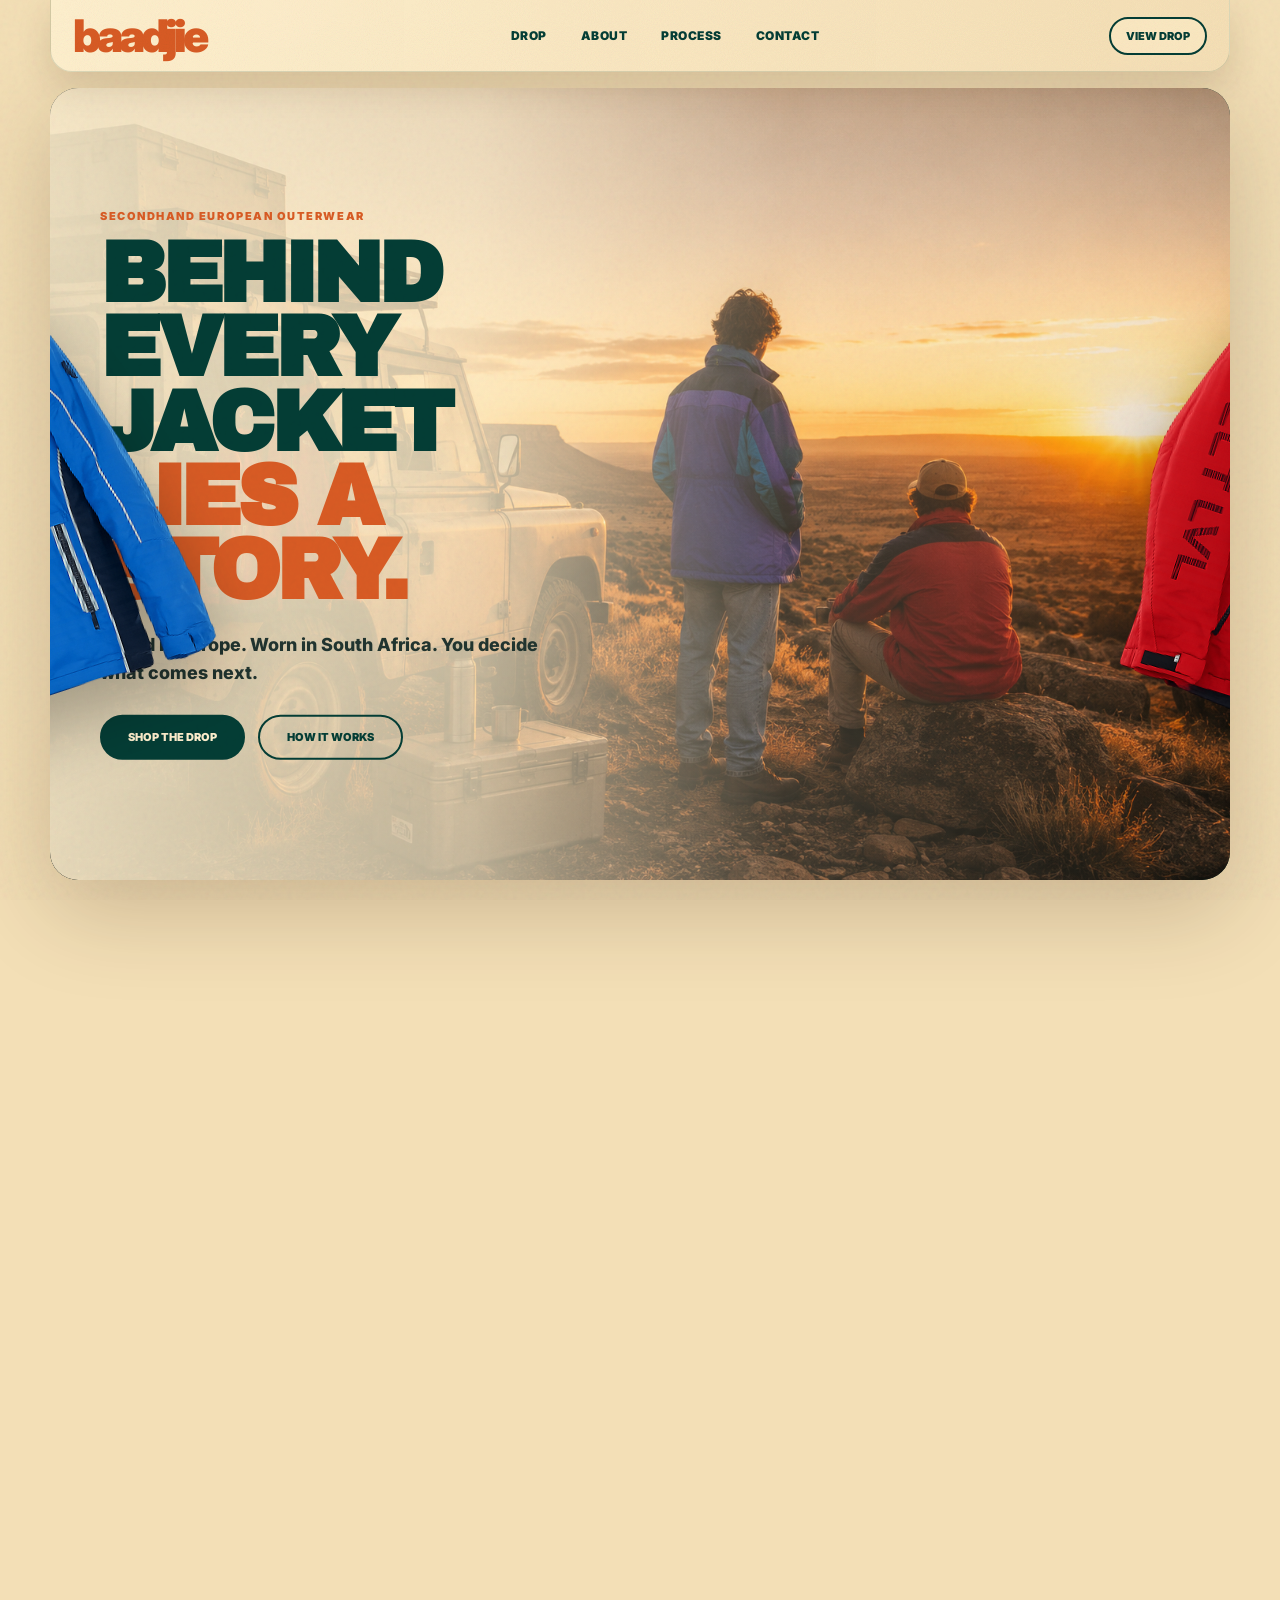
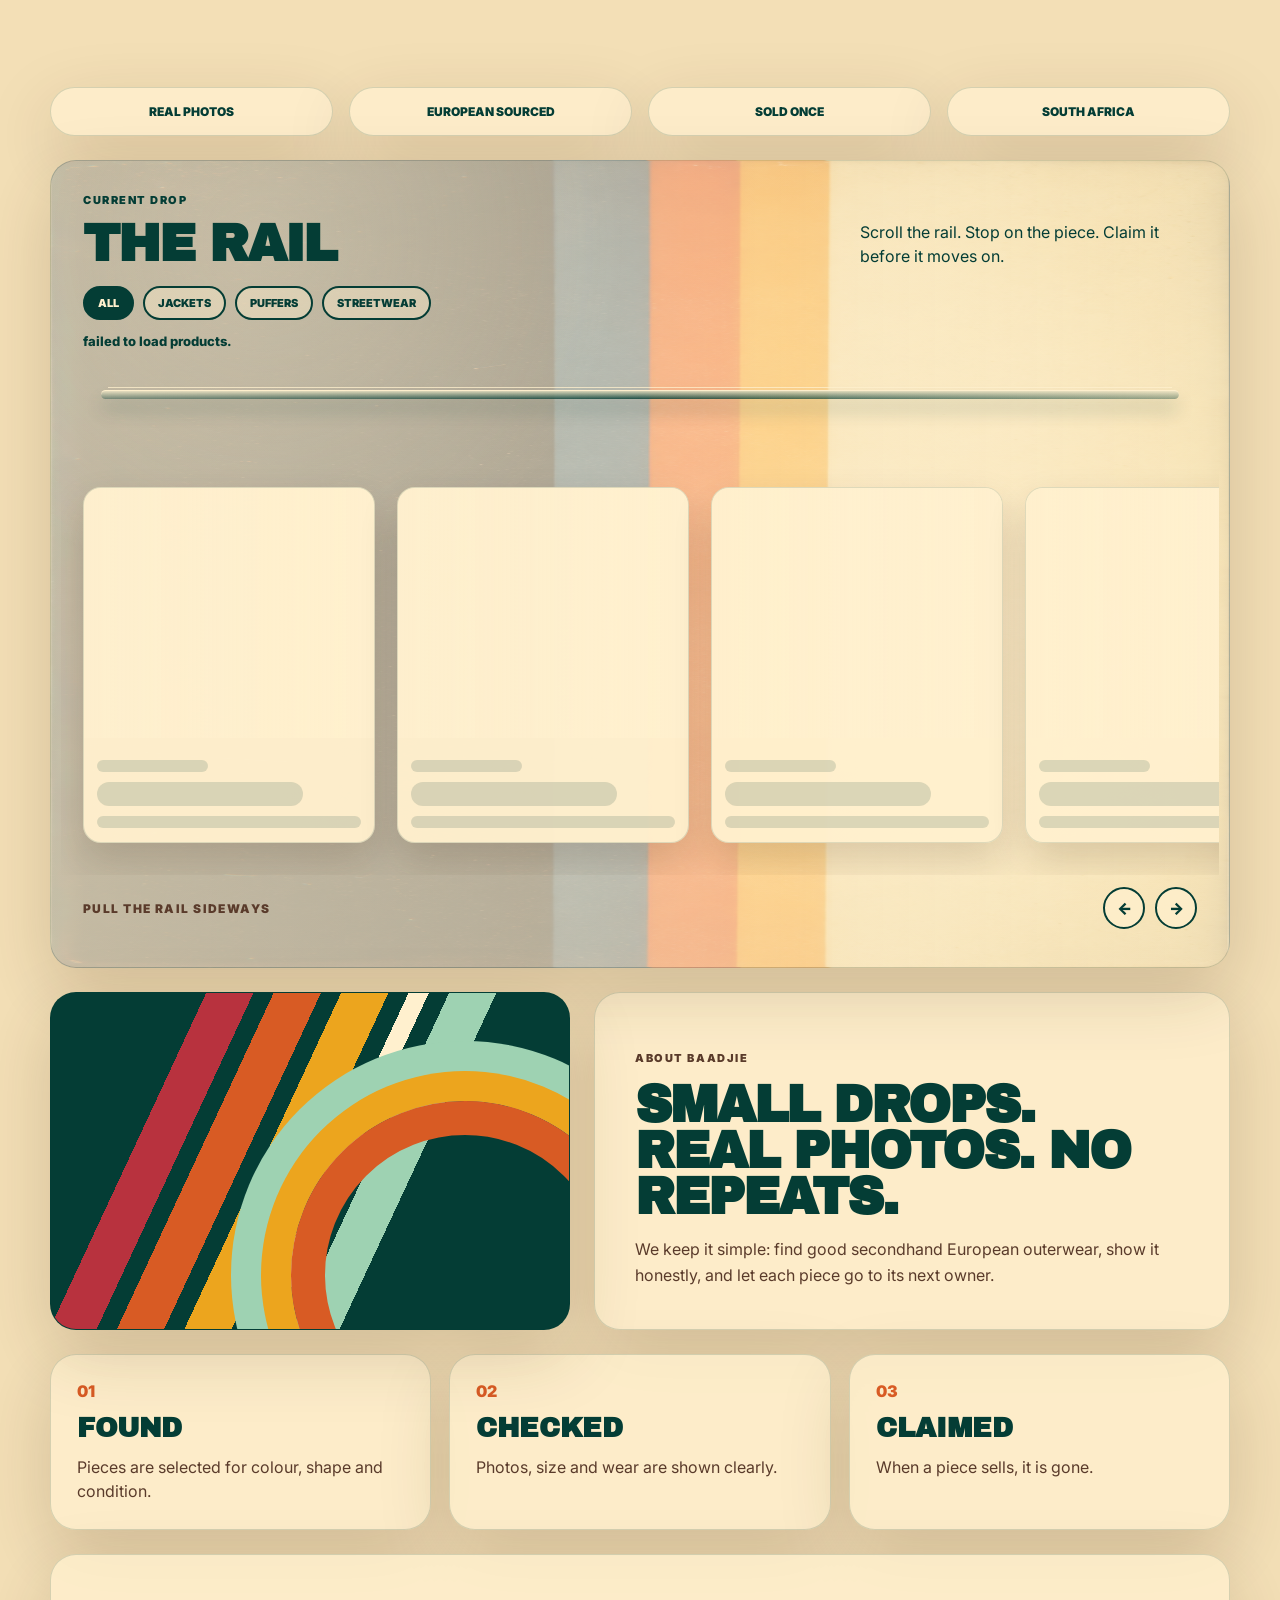
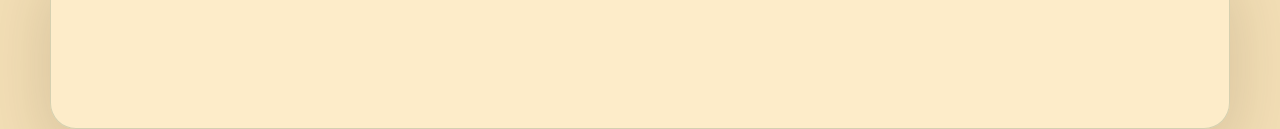
==== index.html @ 782a305a "Add files via upload" ====
<!DOCTYPE html>
<html lang="en">
<head>
  <meta charset="UTF-8" />
  <meta name="viewport" content="width=device-width, initial-scale=1.0" />

  <title>Baadjie | Secondhand European Jackets South Africa</title>
  <meta name="description" content="Baadjie sells secondhand European jackets, ski jackets, shells and outdoor layers in South Africa. Real photos, small drops and one-off pieces." />
  <meta name="robots" content="index, follow" />
  <link rel="canonical" href="https://baadjie.co.za/" />

  <meta property="og:title" content="Baadjie | Secondhand European Jackets" />
  <meta property="og:description" content="Secondhand European jackets, ski layers and outdoor pieces in South Africa. Real photos. One-off drops." />
  <meta property="og:url" content="https://baadjie.co.za/" />
  <meta property="og:type" content="website" />
  <meta property="og:image" content="https://baadjie.co.za/assets/baadjie-bg.png" />

  <link rel="stylesheet" href="styles.css?v=rail-modal-reset-fix-1" />
  <link rel="preconnect" href="https://res.cloudinary.com" crossorigin />
  <link rel="dns-prefetch" href="https://res.cloudinary.com" />
</head>

<body>
  <div class="fixed-bg" aria-hidden="true">
    <div class="bg-route bg-route-one"></div>
    <div class="bg-route bg-route-two"></div>
    <div class="bg-route bg-route-three"></div>
    <div class="bg-route bg-route-four"></div>
    <div class="bg-route bg-route-five"></div>
  </div>
  <div class="paper-grain" aria-hidden="true"></div>

  <header class="site-header">
    <a class="brand" href="#top" aria-label="Baadjie home">baadjie</a>

    <nav class="nav-links" aria-label="Main navigation">
      <a href="#drops">Drop</a>
      <a href="#about">About</a>
      <a href="#process">Process</a>
      <a href="#contact">Contact</a>
    </nav>

    <a class="nav-pill" href="#drops">View drop</a>
  </header>

  
  <section class="wardrobe-intro" id="wardrobe-intro" aria-label="Baadjie opening wardrobe">
    <div class="wardrobe-stage">
      <div class="wardrobe-bg" aria-hidden="true"></div>

      <div class="wardrobe-copy">
        <p class="overline">secondhand european outerwear</p>
        <h1>
          Behind every jacket
          <span>lies a story.</span>
        </h1>
        <p>
          Found in Europe. Worn in South Africa. You decide what comes next.
        </p>
        <div class="wardrobe-actions">
          <a class="button primary" href="#drops">Shop the drop</a>
          <a class="button secondary" href="#process">How it works</a>
        </div>
      </div>

      <div class="hanging-jacket jacket-left" aria-hidden="true">
        <span class="hanger-line"></span>
        <img src="assets/wardrobe-left-jacket.png" alt="" />
      </div>

      <div class="hanging-jacket jacket-right" aria-hidden="true">
        <span class="hanger-line"></span>
        <img src="assets/wardrobe-right-jacket.png" alt="" />
      </div>

      <div class="scroll-cue" aria-hidden="true">scroll to open</div>
    </div>
  </section>


  <main id="top" class="page-stack">
    <section class="micro-row">
      <div class="mini-panel">Real photos</div>
      <div class="mini-panel">European sourced</div>
      <div class="mini-panel">Sold once</div>
      <div class="mini-panel">South Africa</div>
    </section>

    <section id="drops" class="panel drops-panel">
      <div class="section-head">
        <div>
          <p class="overline">current drop</p>
          <h2>The rail</h2>
        </div>
        <p>Scroll the rail. Stop on the piece. Claim it before it moves on.</p>
      </div>

      <div class="drop-tools" aria-label="Product category filters">
        <button class="filter-button is-active" data-filter="all">All</button>
        <button class="filter-button" data-filter="Jackets">Jackets</button>
        <button class="filter-button" data-filter="Puffers">Puffers</button>
        <button class="filter-button" data-filter="Streetwear">Streetwear</button>
      </div>

      <div id="product-status" class="product-status">Loading the drop...</div>
      <div id="product-grid" class="product-grid" aria-live="polite"></div>
    </section>

    <section id="about" class="split-blocks">
      <div class="panel image-panel" aria-hidden="true">
        <div class="floating-stripes"></div>
      </div>

      <div class="panel about-panel">
        <p class="overline">about baadjie</p>
        <h2>Small drops. Real photos. No repeats.</h2>
        <p>
          We keep it simple: find good secondhand European outerwear, show it honestly,
          and let each piece go to its next owner.
        </p>
      </div>
    </section>

    <section id="process" class="process-grid">
      <article class="panel">
        <span>01</span>
        <h3>Found</h3>
        <p>Pieces are selected for colour, shape and condition.</p>
      </article>
      <article class="panel">
        <span>02</span>
        <h3>Checked</h3>
        <p>Photos, size and wear are shown clearly.</p>
      </article>
      <article class="panel">
        <span>03</span>
        <h3>Claimed</h3>
        <p>When a piece sells, it is gone.</p>
      </article>
    </section>
  </main>

  <footer id="contact" class="site-footer panel">
    <div>
      <a class="footer-brand" href="#top">baadjie</a>
      <p>Secondhand European outerwear. South Africa.</p>
    </div>

    <nav>
      <strong>shop</strong>
      <a href="#drops">current drop</a>
      <a href="#about">about</a>
      <a href="#process">how it works</a>
    </nav>

    <nav>
      <strong>contact</strong>
      <a href="mailto:hello@baadjie.co.za">email</a>
      <a href="https://www.instagram.com/baadjie.co.za?igsh=MWhwaW9xZ2IwamN3Zg%3D%3D&utm_source=qr" target="_blank" rel="noreferrer" target="_blank" rel="noreferrer">Instagram</a>
    </nav>
  </footer>

  <script src="config.js"></script>
  <script src="script.js?v=rail-modal-reset-fix-1"></script>
</body>
</html>
---- styles.css ----
@import url("https://fonts.googleapis.com/css2?family=Archivo+Black&family=Barlow+Condensed:wght@700;800;900&family=Inter:wght@500;700;800;900&display=swap");

:root{
  --cream:#f3dfb6;
  --paper:#fff0ce;
  --paper2:rgba(255,240,206,.82);
  --green:#043d35;
  --orange:#d85b24;
  --gold:#eca51e;
  --red:#b8323e;
  --brown:#5a3b2b;
  --teal:#2aa997;
  --mint:#9ed2b2;
  --line:rgba(4,61,53,.16);
  --shadow:0 24px 70px rgba(64,38,16,.18);
  --radius:26px;
}

*{box-sizing:border-box;margin:0;padding:0}
html{scroll-behavior:smooth;background:var(--cream)}
body{
  min-height:100vh;
  overflow-x:hidden;
  color:var(--green);
  font-family:Inter,system-ui,sans-serif;
  background:var(--cream);
}
a{color:inherit;text-decoration:none}
button,input{font:inherit}
img{display:block;max-width:100%}

/* stationary background */
.fixed-bg{
  position:fixed;
  inset:0;
  z-index:-2;
  overflow:hidden;
  background:
    radial-gradient(circle at 16% 6%,rgba(255,255,255,.44),transparent 26%),
    linear-gradient(180deg,#f6e3bb 0%,#f2d19a 100%);
}

.fixed-bg::before{
  content:"";
  position:absolute;
  inset:0;
  opacity:.16;
  background:
    linear-gradient(90deg,rgba(4,61,53,.08) 1px,transparent 1px),
    linear-gradient(180deg,rgba(4,61,53,.06) 1px,transparent 1px);
  background-size:56px 56px;
}

.bg-route{
  position:absolute;
  height:46px;
  border-radius:999px;
  transform:rotate(-22deg);
  opacity:.62;
  filter:saturate(.95);
}

.bg-route-one{background:var(--red);width:980px;right:-160px;top:150px}
.bg-route-two{background:var(--orange);width:1040px;right:-180px;top:210px}
.bg-route-three{background:var(--gold);width:1110px;right:-200px;top:270px}
.bg-route-four{background:var(--paper);width:1180px;right:-220px;top:330px}
.bg-route-five{background:var(--mint);width:1250px;right:-240px;top:390px}

.fixed-bg::after{
  content:"";
  position:absolute;
  left:-15%;
  bottom:-22%;
  width:70vw;
  height:55vw;
  border-radius:50%;
  border:42px solid rgba(216,91,36,.28);
  box-shadow:
    0 0 0 34px rgba(236,165,30,.22),
    0 0 0 72px rgba(159,211,180,.19),
    0 0 0 110px rgba(4,61,53,.10);
}

.paper-grain{
  position:fixed;
  inset:0;
  z-index:999;
  pointer-events:none;
  opacity:.11;
  mix-blend-mode:multiply;
  background-image:url("data:image/svg+xml,%3Csvg viewBox='0 0 260 260' xmlns='http://www.w3.org/2000/svg'%3E%3Cfilter id='n'%3E%3CfeTurbulence type='fractalNoise' baseFrequency='.72' numOctaves='4'/%3E%3C/filter%3E%3Crect width='100%25' height='100%25' filter='url(%23n)' opacity='.55'/%3E%3C/svg%3E");
}

.site-header,
.page-stack,
.site-footer{
  width:min(1180px,calc(100% - 56px));
  margin-inline:auto;
}

/* HEADER */
.site-header{
  height:84px;
  display:grid;
  grid-template-columns:180px 1fr 130px;
  align-items:center;
  position:relative;
  z-index:20;
}

.brand,
.footer-brand{
  color:var(--orange);
  font-size:45px;
  line-height:.78;
  font-weight:900;
  letter-spacing:-.09em;
  text-transform:lowercase;
}

.nav-links{
  justify-self:center;
  display:flex;
  gap:34px;
  font-size:12px;
  font-weight:900;
  text-transform:uppercase;
  letter-spacing:.04em;
}

.nav-pill{
  justify-self:end;
  border:2px solid var(--green);
  border-radius:999px;
  padding:10px 15px;
  background:rgba(255,240,206,.46);
  backdrop-filter:blur(10px);
  font-size:11px;
  font-weight:900;
  text-transform:uppercase;
}

.page-stack{
  display:grid;
  gap:24px;
}

.panel,
.mini-panel{
  background:var(--paper2);
  border:1px solid rgba(4,61,53,.16);
  border-radius:var(--radius);
  box-shadow:var(--shadow);
  backdrop-filter:blur(16px);
}

/* HERO */
.hero{
  min-height:500px;
  display:grid;
  grid-template-columns:.48fr .52fr;
  align-items:center;
  gap:34px;
  padding:44px;
}

.overline{
  color:var(--orange);
  font-size:11px;
  font-weight:900;
  text-transform:uppercase;
  letter-spacing:.14em;
  margin-bottom:14px;
}

.hero h1{
  font-family:"Archivo Black",Impact,sans-serif;
  text-transform:uppercase;
  font-size:clamp(46px,5.4vw,78px);
  line-height:.9;
  letter-spacing:-.045em;
  max-width:560px;
}

.hero h1 span{
  display:block;
  color:var(--orange);
}

.hero-text{
  max-width:430px;
  margin-top:22px;
  color:var(--brown);
  font-size:17px;
  line-height:1.55;
}

.hero-actions{
  display:flex;
  flex-wrap:wrap;
  gap:13px;
  margin-top:26px;
}

.button{
  display:inline-flex;
  align-items:center;
  justify-content:center;
  min-width:145px;
  min-height:45px;
  border-radius:999px;
  border:2px solid var(--green);
  font-size:11px;
  font-weight:900;
  text-transform:uppercase;
}

.button.primary{background:var(--green);color:var(--paper)}
.button.secondary{background:transparent;color:var(--green)}

.hero-product{
  position:relative;
  min-height:405px;
  display:flex;
  align-items:center;
  justify-content:center;
}

.hero-product-bg{
  position:absolute;
  inset:36px 18px 24px 28px;
  border-radius:22px;
  overflow:hidden;
  background:
    linear-gradient(90deg,rgba(255,240,206,.30),rgba(255,240,206,.02)),
    linear-gradient(90deg,var(--red) 0 16%,var(--orange) 16% 31%,var(--gold) 31% 46%,var(--paper) 46% 55%,var(--mint) 55% 73%,var(--teal) 73% 100%);
  transform:skewY(-8deg);
}

.hero-product-bg::before{
  content:"";
  position:absolute;
  inset:-110px 0 auto -120px;
  width:390px;
  height:390px;
  border-radius:50%;
  border:32px solid rgba(255,240,206,.76);
  box-shadow:
    0 0 0 28px rgba(216,91,36,.72),
    0 0 0 58px rgba(236,165,30,.62),
    0 0 0 88px rgba(159,211,180,.58);
}

.hero-product img{
  position:relative;
  z-index:3;
  width:min(345px,64%);
  height:auto;
  max-height:390px;
  object-fit:contain;
  filter:drop-shadow(0 26px 22px rgba(0,0,0,.30));
}

.hero-tag{
  position:absolute;
  z-index:4;
  right:0;
  bottom:18px;
  background:var(--green);
  color:var(--paper);
  border-radius:18px;
  padding:20px 22px;
  box-shadow:0 18px 38px rgba(0,0,0,.18);
}

.hero-tag span{
  display:block;
  color:var(--gold);
  font-size:10px;
  font-weight:900;
  letter-spacing:.14em;
  text-transform:uppercase;
  margin-bottom:7px;
}

.hero-tag strong{
  display:block;
  font-family:"Archivo Black",Impact,sans-serif;
  font-size:27px;
  line-height:.9;
  text-transform:uppercase;
}

/* MICRO */
.micro-row{
  display:grid;
  grid-template-columns:repeat(4,1fr);
  gap:16px;
}

.mini-panel{
  padding:16px 18px;
  text-align:center;
  font-size:12px;
  font-weight:900;
  text-transform:uppercase;
}

/* PRODUCTS */
.drops-panel{
  padding:32px;
}

.section-head{
  display:grid;
  grid-template-columns:1fr .45fr;
  gap:28px;
  align-items:end;
  margin-bottom:18px;
}

.section-head h2{
  font-family:"Archivo Black",Impact,sans-serif;
  text-transform:uppercase;
  font-size:clamp(34px,4vw,56px);
  line-height:.92;
  letter-spacing:-.04em;
}

.section-head p:last-child{
  color:var(--brown);
  line-height:1.5;
  max-width:320px;
}

.drop-tools{
  display:flex;
  flex-wrap:wrap;
  gap:9px;
  margin-bottom:13px;
}

.filter-button{
  cursor:pointer;
  border:2px solid var(--green);
  border-radius:999px;
  background:transparent;
  color:var(--green);
  padding:8px 13px;
  font-size:11px;
  font-weight:900;
  text-transform:uppercase;
}

.filter-button.is-active,
.filter-button:hover{
  color:var(--paper);
  background:var(--green);
}

.product-status{
  color:var(--brown);
  font-weight:800;
  font-size:13px;
  margin-bottom:14px;
}

.product-grid{
  display:grid;
  grid-template-columns:repeat(4,minmax(0,1fr));
  gap:18px;
}

.product-card{
  background:rgba(255,240,206,.92);
  border:1px solid rgba(4,61,53,.13);
  border-radius:18px;
  box-shadow:0 16px 32px rgba(64,38,16,.12);
  overflow:hidden;
  cursor:pointer;
  transition:.22s ease;
}

.product-card:hover{
  transform:translateY(-5px);
  border-color:var(--orange);
}

.product-image{
  height:225px;
  padding:14px;
  display:flex;
  align-items:center;
  justify-content:center;
  position:relative;
  background-image:
    linear-gradient(180deg,rgba(4,44,38,.06),rgba(4,44,38,.15)),
    var(--product-bg);
  background-size:cover;
  background-position:center;
}

.product-image::after{
  content:"";
  position:absolute;
  inset:0;
  z-index:1;
  background:radial-gradient(circle at center,rgba(255,240,206,.16),transparent 48%);
}

.product-image img{
  object-fit:contain;
  position:relative;
  z-index:2;
  filter:drop-shadow(0 18px 16px rgba(0,0,0,.34));
  transition:.25s;
}

.product-card:hover .product-image img{transform:scale(1.04)}

.product-info{padding:12px 13px 14px}

.product-category{
  color:var(--orange);
  font-size:10px;
  text-transform:uppercase;
  font-weight:900;
  letter-spacing:.09em;
  margin-bottom:6px;
}

.product-title{
  font-family:"Barlow Condensed",Impact,sans-serif;
  text-transform:uppercase;
  font-size:23px;
  line-height:.92;
  font-weight:900;
  margin-bottom:7px;
}

.product-meta{
  color:var(--brown);
  font-size:12px;
  font-weight:800;
  text-transform:uppercase;
}

.product-desc{
  margin-top:8px;
  color:var(--brown);
  font-size:12.5px;
  line-height:1.35;
}

.product-bottom{
  display:flex;
  justify-content:space-between;
  align-items:center;
  gap:12px;
  margin-top:12px;
}

.price{font-weight:900}

.product-link{
  color:var(--orange);
  font-size:11px;
  font-weight:900;
  text-transform:uppercase;
}

.product-link::after{content:" →"}

/* ABOUT */
.split-blocks{
  display:grid;
  grid-template-columns:.9fr 1.1fr;
  gap:24px;
}

.image-panel{
  min-height:320px;
  background:var(--green);
  position:relative;
  overflow:hidden;
}

.floating-stripes{
  position:absolute;
  inset:0;
  background:
    linear-gradient(115deg,transparent 0 23%,var(--red) 23% 30%,transparent 30% 33%,var(--orange) 33% 40%,transparent 40% 43%,var(--gold) 43% 50%,transparent 50% 53%,var(--paper) 53% 56%,transparent 56% 59%,var(--mint) 59% 66%,transparent 66% 100%);
}

.floating-stripes::after{
  content:"";
  position:absolute;
  right:-70px;
  bottom:-120px;
  width:280px;
  height:280px;
  border-radius:50%;
  border:34px solid var(--orange);
  box-shadow:0 0 0 30px var(--gold),0 0 0 60px var(--mint);
}

.about-panel{
  padding:40px;
}

.about-panel h2{
  font-family:"Archivo Black",Impact,sans-serif;
  text-transform:uppercase;
  font-size:clamp(34px,4vw,58px);
  line-height:.9;
  letter-spacing:-.04em;
}

.about-panel p{
  margin-top:17px;
  color:var(--brown);
  line-height:1.62;
  max-width:610px;
}

/* PROCESS */
.process-grid{
  display:grid;
  grid-template-columns:repeat(3,1fr);
  gap:18px;
}

.process-grid article{
  padding:26px;
}

.process-grid span{
  color:var(--orange);
  font-weight:900;
}

.process-grid h3{
  font-family:"Archivo Black",Impact,sans-serif;
  text-transform:uppercase;
  margin:12px 0;
  font-size:27px;
}

.process-grid p{
  color:var(--brown);
  line-height:1.5;
}

/* FOOTER */
.site-footer{
  margin-top:24px;
  padding:32px;
  display:grid;
  grid-template-columns:1.4fr .7fr .7fr;
  gap:34px;
}

.site-footer p{margin-top:10px;color:var(--brown)}
.site-footer nav{display:grid;gap:8px;align-content:start}
.site-footer strong{text-transform:uppercase;margin-bottom:5px}

/* MODAL */
.product-fullscreen{
  position:fixed;
  inset:0;
  z-index:10000;
  display:none;
  align-items:center;
  justify-content:center;
  padding:22px;
  background:rgba(4,61,53,.58);
  backdrop-filter:blur(14px);
}

.product-fullscreen.is-open{display:flex}

.product-fullscreen-card{
  width:min(1060px,100%);
  max-height:90vh;
  overflow:auto;
  display:grid;
  grid-template-columns:1.05fr .95fr;
  background:var(--paper);
  border:2px solid var(--green);
  border-radius:18px;
  box-shadow:0 40px 120px rgba(0,0,0,.3);
}

.product-fullscreen-image{
  min-height:590px;
  padding:30px;
  display:flex;
  align-items:center;
  justify-content:center;
  background-image:
    linear-gradient(180deg,rgba(4,44,38,.08),rgba(4,44,38,.18)),
    var(--product-bg);
  background-size:cover;
  background-position:center;
}

.product-fullscreen-image img{
  object-fit:contain;
  filter:drop-shadow(0 24px 24px rgba(0,0,0,.4));
}

.product-fullscreen-info{
  padding:42px;
  display:flex;
  flex-direction:column;
  justify-content:center;
}

.product-fullscreen-category{
  color:var(--orange);
  font-size:12px;
  text-transform:uppercase;
  font-weight:900;
  letter-spacing:.12em;
  margin-bottom:14px;
}

.product-fullscreen-title{
  font-family:"Archivo Black",Impact,sans-serif;
  text-transform:uppercase;
  font-size:54px;
  line-height:.9;
  margin-bottom:20px;
}

.product-fullscreen-meta,
.product-fullscreen-desc{
  color:var(--brown);
  line-height:1.6;
  margin-bottom:18px;
}

.product-fullscreen-bottom{
  display:flex;
  justify-content:space-between;
  align-items:center;
  gap:18px;
}

.product-fullscreen-price{color:var(--orange);font-size:26px;font-weight:900}

.product-fullscreen-link{
  background:var(--green);
  color:var(--paper);
  border-radius:999px;
  padding:13px 18px;
  font-size:12px;
  font-weight:900;
  text-transform:uppercase;
}

.product-fullscreen-close{
  position:fixed;
  right:18px;
  top:18px;
  z-index:10001;
  border:2px solid var(--green);
  border-radius:999px;
  background:var(--paper);
  color:var(--green);
  padding:11px 15px;
  font-weight:900;
  text-transform:uppercase;
  cursor:pointer;
}

body.modal-open{overflow:hidden}

@media(max-width:1050px){
  .site-header,.page-stack,.site-footer{width:min(100% - 32px,1180px)}
  .site-header{grid-template-columns:1fr auto}
  .nav-links{display:none}
  .hero{grid-template-columns:1fr;padding:30px}
  .hero-product{min-height:340px}
  .micro-row,.split-blocks,.process-grid,.site-footer{grid-template-columns:1fr}
  .product-grid{grid-template-columns:repeat(3,minmax(0,1fr))}
}

@media(max-width:700px){
  .brand{font-size:40px}
  .nav-pill{display:none}
  .site-header{height:72px}
  .hero h1{font-size:43px}
  .hero-actions{display:grid}
  .button{width:100%}
  .hero-tag{right:8px;bottom:8px}
  .hero-tag strong{font-size:21px}
  .micro-row{gap:10px}
  .section-head{grid-template-columns:1fr}
  .drops-panel{padding:22px}
  .product-grid{grid-template-columns:repeat(2,minmax(0,1fr));gap:12px}
  .product-image{height:175px;padding:10px}
  .product-title{font-size:20px}
  .product-desc{display:none}
  .about-panel{padding:26px}
  .product-fullscreen{padding:12px;align-items:stretch}
  .product-fullscreen-card{grid-template-columns:1fr;max-height:calc(100vh - 24px)}
  .product-fullscreen-image{min-height:48vh}
  .product-fullscreen-title{font-size:36px}
  .product-fullscreen-bottom{align-items:stretch;flex-direction:column}
}



/* =========================================================
   FULL BACKGROUND H1 HERO
   Uploaded ski/mountain artwork sits behind the H1.
   ========================================================= */

.hero.hero-bg-panel{
  min-height:640px;
  position:relative;
  overflow:hidden;
  display:flex;
  align-items:center;
  padding:56px;
  background-image:url("assets/hero-ski-background.png");
  background-size:cover;
  background-position:center;
  border-radius:var(--radius);
  box-shadow:var(--shadow);
  isolation:isolate;
}

.hero-bg-overlay{
  position:absolute;
  inset:0;
  z-index:1;
  background:
    linear-gradient(90deg,
      rgba(255,240,206,.94) 0%,
      rgba(255,240,206,.82) 33%,
      rgba(255,240,206,.26) 58%,
      rgba(4,61,53,.10) 100%
    ),
    radial-gradient(circle at 22% 48%, rgba(255,240,206,.50), transparent 34%);
}

.hero-bg-panel .hero-copy{
  position:relative;
  z-index:2;
  width:min(620px,100%);
  padding:0;
}

.hero-bg-panel h1{
  font-family:"Archivo Black",Impact,sans-serif;
  text-transform:uppercase;
  font-size:clamp(54px,6.6vw,105px);
  line-height:.88;
  letter-spacing:-.052em;
  max-width:680px;
  color:var(--green);
}

.hero-bg-panel h1 span{
  display:block;
  color:var(--orange);
}

.hero-bg-panel .hero-text{
  max-width:430px;
  margin-top:22px;
  color:#21342f;
  font-weight:700;
  font-size:18px;
  line-height:1.55;
}

.hero-bg-panel .hero-actions{
  display:flex;
  flex-wrap:wrap;
  gap:13px;
  margin-top:28px;
}

.hero-bg-panel .button.secondary{
  background:rgba(255,240,206,.55);
  backdrop-filter:blur(8px);
}

@media(max-width:900px){
  .hero.hero-bg-panel{
    min-height:560px;
    padding:38px 28px;
    background-position:64% center;
  }

  .hero-bg-overlay{
    background:
      linear-gradient(90deg,
        rgba(255,240,206,.96) 0%,
        rgba(255,240,206,.84) 48%,
        rgba(255,240,206,.26) 100%
      );
  }
}

@media(max-width:560px){
  .hero.hero-bg-panel{
    min-height:520px;
    padding:28px 22px;
    background-position:68% center;
  }

  .hero-bg-panel h1{
    font-size:42px;
  }

  .hero-bg-panel .hero-text{
    font-size:16px;
  }

  .hero-bg-panel .hero-actions{
    display:grid;
  }
}



/* =========================================================
   PRODUCT SECTION BACKGROUND + IMAGE SIZE FIX
   - Adds the long stripe photo behind the product area.
   - Stretches with the product section as more products are added.
   - Forces product photos to stay inside cards.
   ========================================================= */

.drops-panel{
  position:relative;
  overflow:hidden;
  background:
    linear-gradient(90deg, rgba(255,240,206,.88), rgba(255,240,206,.78)),
    url("assets/product-section-long-lines.png") !important;
  background-size:100% 100% !important;
  background-position:center top !important;
  background-repeat:no-repeat !important;
}

/* keep product area readable over the background */
.drops-panel::before{
  content:"";
  position:absolute;
  inset:0;
  pointer-events:none;
  background:
    radial-gradient(circle at 18% 10%, rgba(255,240,206,.42), transparent 30%),
    linear-gradient(180deg, rgba(255,240,206,.20), rgba(255,240,206,.40));
  z-index:0;
}

.drops-panel > *{
  position:relative;
  z-index:1;
}

/* product cards: prevent images from escaping card borders */
.product-card{
  overflow:hidden !important;
}

.product-image{
  overflow:hidden !important;
  isolation:isolate;
}

/* Make the actual jackets smaller and contained */
.product-image img{
  width:auto !important;
  height:auto !important;
  max-width:78% !important;
  max-height:78% !important;
  object-fit:contain !important;
}

/* Some images are portrait/tall, keep them visually centred */
.product-card:nth-child(odd) .product-image img{
  max-width:74% !important;
  max-height:80% !important;
}

.product-card:nth-child(even) .product-image img{
  max-width:76% !important;
  max-height:78% !important;
}

/* More breathing room so the product image never touches text block */
.product-image{
  min-height:220px;
  padding:18px !important;
}

@media(max-width:700px){
  .drops-panel{
    background-size:cover !important;
    background-position:center top !important;
  }

  .product-image{
    min-height:170px;
    padding:12px !important;
  }

  .product-image img{
    max-width:82% !important;
    max-height:78% !important;
  }
}



/* =========================================================
   DARKER PRODUCT SECTION + LARGER PRODUCT PHOTOS
   ========================================================= */

/* Darken the product-section background strongly while keeping the layout readable */
.drops-panel{
  background:
    linear-gradient(90deg, rgba(4,61,53,.78), rgba(4,61,53,.58)),
    url("assets/product-section-long-lines.png") !important;
  background-size:100% 100% !important;
  background-position:center top !important;
  background-repeat:no-repeat !important;
  border-color:rgba(255,240,206,.20) !important;
}

.drops-panel::before{
  background:
    radial-gradient(circle at 22% 12%, rgba(255,240,206,.10), transparent 28%),
    linear-gradient(180deg, rgba(4,61,53,.10), rgba(4,61,53,.28)) !important;
}

.drops-panel .overline,
.drops-panel .section-head h2,
.drops-panel .section-head p,
.drops-panel .product-status{
  color:var(--paper) !important;
}

.drops-panel .filter-button{
  border-color:var(--paper) !important;
  color:var(--paper) !important;
  background:rgba(255,240,206,.08) !important;
}

.drops-panel .filter-button.is-active,
.drops-panel .filter-button:hover{
  background:var(--paper) !important;
  color:var(--green) !important;
}

/* Product cards stay warm and readable on dark background */
.drops-panel .product-card{
  background:rgba(255,240,206,.96) !important;
  box-shadow:0 20px 46px rgba(0,0,0,.24) !important;
}

/* Give image area enough room and make jackets big again */
.drops-panel .product-image{
  height:250px !important;
  min-height:250px !important;
  padding:8px !important;
}

/* The actual product photos: bigger, but still safely inside the card */
.drops-panel .product-image img,
.product-card.has-retro-bg .product-image img,
#product-grid .product-card .product-image img{
  width:auto !important;
  height:auto !important;
  max-width:96% !important;
  max-height:96% !important;
  object-fit:contain !important;
}

/* Slightly reduce very tall odd-card images only a tiny bit */
.drops-panel .product-card:nth-child(odd) .product-image img{
  max-width:94% !important;
  max-height:96% !important;
}

.drops-panel .product-card:nth-child(even) .product-image img{
  max-width:96% !important;
  max-height:96% !important;
}

@media(max-width:700px){
  .drops-panel{
    background-size:cover !important;
    background-position:center top !important;
  }

  .drops-panel .product-image{
    height:190px !important;
    min-height:190px !important;
    padding:7px !important;
  }

  .drops-panel .product-image img,
  #product-grid .product-card .product-image img{
    max-width:96% !important;
    max-height:96% !important;
  }
}



/* =========================================================
   REMOVE GREEN FILTER FROM PRODUCT SECTION BACKGROUND
   Keeps the long stripe image visible and clean.
   ========================================================= */

.drops-panel{
  background:
    linear-gradient(90deg, rgba(255,240,206,.34), rgba(255,240,206,.18)),
    url("assets/product-section-long-lines.png") !important;
  background-size:100% 100% !important;
  background-position:center top !important;
  background-repeat:no-repeat !important;
  border-color:rgba(4,61,53,.14) !important;
}

.drops-panel::before{
  background:
    radial-gradient(circle at 18% 10%, rgba(255,240,206,.20), transparent 30%),
    linear-gradient(180deg, rgba(255,240,206,.08), rgba(255,240,206,.20)) !important;
}

.drops-panel .overline,
.drops-panel .section-head h2,
.drops-panel .section-head p,
.drops-panel .product-status{
  color:var(--green) !important;
}

.drops-panel .filter-button{
  border-color:var(--green) !important;
  color:var(--green) !important;
  background:rgba(255,240,206,.40) !important;
}

.drops-panel .filter-button.is-active,
.drops-panel .filter-button:hover{
  background:var(--green) !important;
  color:var(--paper) !important;
}

.drops-panel .product-card{
  background:rgba(255,240,206,.96) !important;
  box-shadow:0 18px 38px rgba(64,38,16,.16) !important;
}



/* =========================================================
   BAADJIE SIGNATURE WARDROBE INTRO
   Two jackets hang first, then swing apart on scroll to reveal the H1.
   ========================================================= */

body{
  padding-top:84px;
}

.site-header{
  position:fixed !important;
  top:0;
  left:50%;
  transform:translateX(-50%);
  z-index:9000;
  width:min(1180px,calc(100% - 56px)) !important;
  height:72px !important;
  padding:0 22px;
  margin:0 !important;
  background:
    linear-gradient(90deg, rgba(255,240,206,.92), rgba(245,223,181,.90)),
    radial-gradient(circle at 20% 20%, rgba(255,255,255,.30), transparent 28%);
  border:1px solid rgba(4,61,53,.15);
  border-top:0;
  border-radius:0 0 22px 22px;
  box-shadow:0 14px 35px rgba(64,38,16,.14);
  backdrop-filter:blur(18px);
}

.site-header::before{
  content:"";
  position:absolute;
  inset:0;
  border-radius:0 0 22px 22px;
  pointer-events:none;
  opacity:.18;
  mix-blend-mode:multiply;
  background-image:url("data:image/svg+xml,%3Csvg viewBox='0 0 240 80' xmlns='http://www.w3.org/2000/svg'%3E%3Cfilter id='n'%3E%3CfeTurbulence type='fractalNoise' baseFrequency='.9' numOctaves='3'/%3E%3C/filter%3E%3Crect width='100%25' height='100%25' filter='url(%23n)' opacity='.5'/%3E%3C/svg%3E");
}

.wardrobe-intro{
  height:175vh;
  position:relative;
  width:min(1180px,calc(100% - 56px));
  margin:0 auto 28px;
}

.wardrobe-stage{
  position:sticky;
  top:88px;
  height:calc(100vh - 108px);
  min-height:620px;
  border-radius:28px;
  overflow:hidden;
  box-shadow:0 30px 90px rgba(64,38,16,.22);
  background:#0b332f;
  isolation:isolate;
}

.wardrobe-bg{
  position:absolute;
  inset:0;
  background-image:url("assets/hero-ski-background.png");
  background-size:cover;
  background-position:center;
  transform:scale(1.02);
  z-index:0;
}

.wardrobe-bg::after{
  content:"";
  position:absolute;
  inset:0;
  background:
    linear-gradient(90deg, rgba(255,240,206,.93) 0%, rgba(255,240,206,.82) 34%, rgba(255,240,206,.28) 58%, rgba(4,61,53,.05) 100%),
    radial-gradient(circle at 24% 50%, rgba(255,240,206,.52), transparent 34%);
}

.wardrobe-copy{
  position:absolute;
  z-index:2;
  left:50px;
  top:50%;
  transform:translateY(-50%);
  width:min(590px,52%);
  opacity:0;
  filter:blur(12px);
  transition:opacity .2s linear, filter .2s linear;
}

.wardrobe-copy h1{
  font-family:"Archivo Black",Impact,sans-serif;
  text-transform:uppercase;
  font-size:clamp(52px,6.6vw,108px);
  line-height:.88;
  letter-spacing:-.052em;
  color:var(--green);
}

.wardrobe-copy h1 span{
  display:block;
  color:var(--orange);
}

.wardrobe-copy p:not(.overline){
  margin-top:22px;
  max-width:430px;
  color:#21342f;
  font-weight:800;
  font-size:18px;
  line-height:1.55;
}

.wardrobe-actions{
  display:flex;
  gap:13px;
  flex-wrap:wrap;
  margin-top:28px;
}

.hanging-jacket{
  position:absolute;
  top:0;
  z-index:5;
  width:min(410px,35vw);
  transform-origin:50% 0%;
  will-change:transform;
  filter:drop-shadow(0 30px 32px rgba(0,0,0,.28));
}

.hanging-jacket img{
  width:100%;
  height:auto;
  display:block;
  object-fit:contain;
  pointer-events:none;
}

.jacket-left{
  left:14%;
  transform:translate3d(0,22px,0) rotate(-2deg);
  animation:baadjieIdleSwingLeft 4.8s ease-in-out infinite;
}

.jacket-right{
  right:13%;
  transform:translate3d(0,22px,0) rotate(2deg);
  animation:baadjieIdleSwingRight 5.2s ease-in-out infinite;
}

.hanger-line{
  position:absolute;
  left:50%;
  top:-10px;
  width:2px;
  height:96px;
  background:linear-gradient(180deg, rgba(255,255,255,.85), rgba(4,61,53,.55));
  transform:translateX(-50%);
  z-index:-1;
}

.hanger-line::before{
  content:"";
  position:absolute;
  left:50%;
  top:-5px;
  width:34px;
  height:20px;
  border:2px solid rgba(255,255,255,.85);
  border-bottom:0;
  border-radius:34px 34px 0 0;
  transform:translateX(-50%);
}

.scroll-cue{
  position:absolute;
  z-index:6;
  left:50%;
  bottom:22px;
  transform:translateX(-50%);
  color:var(--paper);
  background:rgba(4,61,53,.76);
  border:1px solid rgba(255,240,206,.3);
  border-radius:999px;
  padding:10px 16px;
  font-size:11px;
  text-transform:uppercase;
  font-weight:900;
  letter-spacing:.12em;
  transition:opacity .2s linear;
}

@keyframes baadjieIdleSwingLeft{
  0%,100%{transform:translate3d(0,22px,0) rotate(-2.2deg)}
  50%{transform:translate3d(0,22px,0) rotate(2.4deg)}
}

@keyframes baadjieIdleSwingRight{
  0%,100%{transform:translate3d(0,22px,0) rotate(2.1deg)}
  50%{transform:translate3d(0,22px,0) rotate(-2.6deg)}
}

.wardrobe-stage.is-opening .jacket-left,
.wardrobe-stage.is-opening .jacket-right{
  animation:none;
}

@media(max-width:900px){
  body{padding-top:76px}
  .site-header{
    width:min(100% - 28px,1180px) !important;
    height:66px !important;
  }
  .wardrobe-intro{
    width:min(100% - 28px,1180px);
    height:150vh;
  }
  .wardrobe-stage{
    top:78px;
    height:calc(100vh - 92px);
    min-height:560px;
  }
  .wardrobe-copy{
    left:28px;
    width:min(520px,72%);
  }
  .wardrobe-copy h1{font-size:52px}
  .hanging-jacket{width:min(330px,46vw)}
  .jacket-left{left:4%}
  .jacket-right{right:3%}
}

@media(max-width:560px){
  .wardrobe-stage{min-height:520px}
  .wardrobe-copy{
    left:22px;
    width:calc(100% - 44px);
  }
  .wardrobe-copy h1{font-size:42px}
  .wardrobe-copy p:not(.overline){
    font-size:16px;
    max-width:310px;
  }
  .wardrobe-actions{
    display:grid;
    max-width:260px;
  }
  .hanging-jacket{width:58vw}
  .jacket-left{left:-12%}
  .jacket-right{right:-13%}
}



/* =========================================================
   SWINGING JACKETS SMOOTHNESS + SIZE FIX
   ========================================================= */

/* Larger jackets, smoother GPU rendering */
.hanging-jacket{
  width:min(520px,43vw) !important;
  top:-8px !important;
  backface-visibility:hidden;
  transform-style:preserve-3d;
  will-change:transform;
  transition:none !important;
}

.hanging-jacket img{
  width:100% !important;
  height:auto !important;
  max-height:none !important;
  transform:translateZ(0);
}

/* Make the opening feel less twitchy */
.wardrobe-stage.is-opening .jacket-left,
.wardrobe-stage.is-opening .jacket-right{
  animation:none !important;
}

.wardrobe-copy{
  transition:none !important;
}

/* Give the stage more room so bigger jackets don't feel cramped */
.wardrobe-stage{
  min-height:660px !important;
}

/* desktop: start slightly more centre, then move far away via JS */
.jacket-left{
  left:10% !important;
}

.jacket-right{
  right:9% !important;
}

/* tablet */
@media(max-width:900px){
  .wardrobe-stage{
    min-height:600px !important;
  }

  .hanging-jacket{
    width:min(450px,56vw) !important;
    top:-4px !important;
  }

  .jacket-left{
    left:-5% !important;
  }

  .jacket-right{
    right:-5% !important;
  }
}

/* mobile: much bigger jackets and more overlap at start */
@media(max-width:560px){
  .wardrobe-intro{
    height:165vh !important;
  }

  .wardrobe-stage{
    min-height:560px !important;
  }

  .hanging-jacket{
    width:76vw !important;
    top:0 !important;
  }

  .jacket-left{
    left:-25% !important;
  }

  .jacket-right{
    right:-25% !important;
  }

  .wardrobe-copy{
    left:20px !important;
    width:calc(100% - 40px) !important;
  }
}



/* =========================================================
   BAADJIE SIGNATURE INTERACTIONS
   clothing-rail hooks, flashlight inspection, ski-gondola scroll,
   vintage stamps and tiny archive details.
   ========================================================= */
.baadjie-scroll-gondola{position:fixed;right:18px;top:92px;bottom:28px;width:32px;z-index:8500;pointer-events:none;opacity:.92}.gondola-cable{position:absolute;left:50%;top:0;bottom:0;width:2px;transform:translateX(-50%);background:linear-gradient(180deg,transparent,rgba(4,61,53,.38),transparent)}.gondola-car{position:absolute;left:50%;top:0;width:28px;height:22px;display:grid;place-items:center;transform:translateX(-50%);color:var(--paper);background:var(--green);border:2px solid rgba(255,240,206,.75);border-radius:8px;box-shadow:0 10px 22px rgba(64,38,16,.22);font-size:13px}.gondola-car::before{content:"";position:absolute;top:-9px;left:50%;width:13px;height:9px;border:2px solid var(--green);border-bottom:0;border-radius:8px 8px 0 0;transform:translateX(-50%)}
.page-stack{position:relative}.page-stack::before{content:"LIFT PASS #0842";position:fixed;left:18px;top:44%;z-index:2;transform:rotate(-90deg);transform-origin:left center;color:rgba(4,61,53,.22);font-weight:900;font-size:11px;letter-spacing:.22em;pointer-events:none;text-transform:uppercase}.drops-panel{position:relative}.drops-panel::after{content:"FOUND • AUSTRIA • 1998";position:absolute;right:28px;bottom:22px;z-index:1;color:rgba(4,61,53,.33);font-size:12px;font-weight:900;letter-spacing:.16em;text-transform:uppercase;pointer-events:none}.product-grid{padding-top:28px;position:relative}.product-grid::before{content:"";position:absolute;left:0;right:0;top:8px;height:2px;background:linear-gradient(90deg,transparent,rgba(4,61,53,.34),transparent)}
.product-card{position:relative!important;transform-origin:50% -26px}.product-card::before{content:"";position:absolute;left:50%;top:-25px;width:2px;height:26px;background:linear-gradient(180deg,rgba(4,61,53,.35),rgba(4,61,53,.75));transform:translateX(-50%);z-index:4;opacity:.75}.product-card::after{content:"";position:absolute;left:50%;top:-33px;width:34px;height:18px;border:2px solid rgba(4,61,53,.58);border-bottom:0;border-radius:999px 999px 0 0;transform:translateX(-50%);z-index:4;opacity:.75}.product-card:hover{transform:translateY(-8px) rotate(-.7deg)!important}.product-image{--mx:50%;--my:50%;overflow:hidden!important}.product-image::before{content:"";position:absolute;inset:0;z-index:3;pointer-events:none;opacity:0;transition:opacity .18s ease;background:radial-gradient(circle 90px at var(--mx) var(--my),rgba(255,248,218,.46),rgba(255,248,218,.18) 34%,rgba(0,0,0,.24) 68%,rgba(0,0,0,.38) 100%);mix-blend-mode:soft-light}.product-card:hover .product-image::before{opacity:1}
.vintage-stamp{position:fixed;z-index:10050;right:min(7vw,72px);top:118px;width:138px;height:138px;border:5px solid var(--orange);border-radius:50%;color:var(--orange);background:rgba(255,240,206,.85);display:none;place-items:center;text-align:center;transform:rotate(-12deg) scale(.92);box-shadow:0 18px 45px rgba(64,38,16,.22);pointer-events:none}.vintage-stamp.is-visible{display:grid;animation:stampPop .42s cubic-bezier(.16,1,.3,1) both}.vintage-stamp span{display:block;font-weight:900;text-transform:uppercase;line-height:1}.vintage-stamp .stamp-place{font-size:18px;letter-spacing:.06em}.vintage-stamp .stamp-year{margin-top:6px;font-size:31px;font-family:"Archivo Black",Impact,sans-serif}.vintage-stamp .stamp-small{margin-top:4px;font-size:10px;letter-spacing:.18em}@keyframes stampPop{0%{opacity:0;transform:rotate(-18deg) scale(.35)}70%{opacity:1;transform:rotate(-9deg) scale(1.04)}100%{opacity:1;transform:rotate(-12deg) scale(1)}}
.nav-links a{position:relative}.nav-links a::before{content:"";position:absolute;left:50%;top:-18px;width:1px;height:13px;background:rgba(4,61,53,.38);opacity:0;transform:translateX(-50%);transition:opacity .18s ease}.nav-links a::after{content:"";position:absolute;left:50%;top:-22px;width:18px;height:9px;border:1.5px solid rgba(4,61,53,.5);border-bottom:0;border-radius:999px 999px 0 0;opacity:0;transform:translateX(-50%);transition:opacity .18s ease}.nav-links a:hover{animation:tinySway .55s ease-in-out}.nav-links a:hover::before,.nav-links a:hover::after{opacity:1}@keyframes tinySway{0%,100%{transform:rotate(0)}28%{transform:rotate(-2.4deg)}64%{transform:rotate(2deg)}}
@media(max-width:700px){.baadjie-scroll-gondola{right:8px;top:82px;bottom:18px;transform:scale(.88);transform-origin:right top}.page-stack::before{display:none}.product-grid{padding-top:22px}.product-card::before,.product-card::after{opacity:.55}.vintage-stamp{width:110px;height:110px;right:16px;top:90px}.vintage-stamp .stamp-place{font-size:14px}.vintage-stamp .stamp-year{font-size:25px}}



/* =========================================================
   REMOVE SIDE SCROLL SLIDER + PRODUCT STAMPS/TAGS
   ========================================================= */

.baadjie-scroll-gondola,
.gondola-cable,
.gondola-car,
.vintage-stamp,
.page-stack::before,
.drops-panel::after{
  display:none !important;
  opacity:0 !important;
  visibility:hidden !important;
  pointer-events:none !important;
}



/* =========================================================
   OPTION 7: INTERACTIVE CLOTHING RAIL PRODUCT DISPLAY
   ========================================================= */

.drops-panel{
  overflow:hidden !important;
  position:relative;
  padding-bottom:44px !important;
  background:
    linear-gradient(90deg, rgba(255,240,206,.70), rgba(255,240,206,.52)),
    url("assets/product-section-long-lines.png") !important;
  background-size:100% 100% !important;
  background-position:center top !important;
}

.product-grid{
  display:flex !important;
  grid-template-columns:none !important;
  gap:22px !important;
  overflow-x:auto !important;
  overflow-y:visible !important;
  scroll-snap-type:x mandatory;
  scroll-behavior:smooth;
  padding:64px 22px 28px !important;
  margin:0 -22px;
  cursor:grab;
  scrollbar-width:none;
  position:relative;
  transform:translateZ(0);
}

.product-grid:active{ cursor:grabbing; }
.product-grid::-webkit-scrollbar{ display:none; }

.product-grid::before{
  content:"";
  position:absolute;
  left:22px;
  right:22px;
  top:25px;
  height:8px;
  border-radius:999px;
  background:
    linear-gradient(180deg, rgba(255,240,206,.55), rgba(4,61,53,.12)),
    linear-gradient(90deg, rgba(4,61,53,.22), rgba(4,61,53,.55), rgba(4,61,53,.22));
  box-shadow:0 8px 16px rgba(4,61,53,.16), inset 0 1px 0 rgba(255,240,206,.65);
}

.product-grid::after{
  content:"DRAG THE RAIL";
  position:absolute;
  right:28px;
  top:4px;
  color:rgba(4,61,53,.48);
  font-size:10px;
  font-weight:900;
  letter-spacing:.16em;
  text-transform:uppercase;
}

.product-card{
  flex:0 0 clamp(215px, 23vw, 285px) !important;
  scroll-snap-align:center;
  transform-origin:50% -48px !important;
  position:relative !important;
  border-radius:18px !important;
  transition:transform .25s ease, box-shadow .25s ease, border-color .25s ease !important;
  animation:railSway 5.4s ease-in-out infinite;
  animation-delay:calc(var(--rail-index, 0) * -0.45s);
  overflow:visible !important;
}

.product-card > *{ overflow:hidden; }
.product-card .product-image{ border-radius:16px 16px 0 0; }

.product-card::before{
  content:"";
  position:absolute;
  left:50%;
  top:-42px;
  width:2px;
  height:43px;
  background:linear-gradient(180deg, rgba(4,61,53,.18), rgba(4,61,53,.75));
  transform:translateX(-50%);
  z-index:8;
  opacity:.9;
}

.product-card::after{
  content:"";
  position:absolute;
  left:50%;
  top:-52px;
  width:42px;
  height:22px;
  border:3px solid rgba(4,61,53,.62);
  border-bottom:0;
  border-radius:999px 999px 0 0;
  transform:translateX(-50%);
  z-index:8;
  opacity:.9;
}

.product-card:hover{
  transform:translateY(-14px) rotate(-1.4deg) scale(1.025) !important;
  box-shadow:0 26px 58px rgba(4,61,53,.30) !important;
  border-color:var(--orange) !important;
  animation-play-state:paused;
}

@keyframes railSway{
  0%,100%{transform:rotate(-.55deg)}
  50%{transform:rotate(.7deg)}
}

.product-image{
  height:260px !important;
  min-height:260px !important;
  padding:7px !important;
}

.product-image img{
  max-width:98% !important;
  max-height:98% !important;
  width:auto !important;
  height:auto !important;
  object-fit:contain !important;
}

.rail-controls{
  display:flex;
  justify-content:space-between;
  align-items:center;
  gap:14px;
  margin:16px 0 0;
}

.rail-note{
  color:var(--brown);
  font-size:12px;
  font-weight:900;
  text-transform:uppercase;
  letter-spacing:.12em;
}

.rail-buttons{
  display:flex;
  gap:10px;
}

.rail-button{
  width:42px;
  height:42px;
  border-radius:999px;
  border:2px solid var(--green);
  background:rgba(255,240,206,.72);
  color:var(--green);
  font-weight:900;
  cursor:pointer;
  transition:.18s ease;
}

.rail-button:hover{
  background:var(--green);
  color:var(--paper);
}

.product-card.is-lifted{
  transform:translateY(-34px) scale(1.05) rotate(-2deg) !important;
  transition:transform .28s cubic-bezier(.16,1,.3,1) !important;
}

@media(max-width:700px){
  .product-grid{
    padding:58px 16px 24px !important;
    margin:0 -16px;
    gap:16px !important;
  }

  .product-card{
    flex-basis:76vw !important;
  }

  .product-grid::after{
    content:"SWIPE THE RAIL";
    right:18px;
  }

  .product-image{
    height:260px !important;
    min-height:260px !important;
  }

  .rail-controls{
    align-items:flex-start;
    flex-direction:column;
  }
}



/* =========================================================
   IMPROVED CLOTHING RAIL
   Stationary rail, products slide beneath it, cleaner wires,
   better spacing, faster perceived loading.
   ========================================================= */

.drops-panel{
  position:relative !important;
  overflow:hidden !important;
  padding-bottom:38px !important;
}

.drops-panel .rail-static{
  position:relative;
  z-index:6;
  height:48px;
  margin:14px 0 -18px;
  pointer-events:none;
}

.rail-static::before{
  content:"";
  position:absolute;
  left:18px;
  right:18px;
  top:21px;
  height:7px;
  border-radius:999px;
  background:
    linear-gradient(180deg, rgba(255,240,206,.85), rgba(4,61,53,.14)),
    linear-gradient(90deg, rgba(4,61,53,.20), rgba(4,61,53,.74), rgba(4,61,53,.20));
  box-shadow:
    0 10px 18px rgba(4,61,53,.20),
    inset 0 1px 0 rgba(255,240,206,.85);
}

.rail-static::after{
  content:"";
  position:absolute;
  left:26px;
  right:26px;
  top:18px;
  height:1px;
  background:rgba(255,240,206,.55);
}

.product-grid{
  display:flex !important;
  grid-template-columns:none !important;
  gap:22px !important;
  overflow-x:auto !important;
  overflow-y:visible !important;
  scroll-snap-type:x mandatory;
  scroll-behavior:smooth;
  padding:64px 22px 28px !important;
  margin:0 -22px !important;
  cursor:grab;
  scrollbar-width:none;
  position:relative;
}

.product-grid:active{cursor:grabbing}
.product-grid::-webkit-scrollbar{display:none}

/* kill old moving rail line completely */
.product-grid::before,
.product-grid::after{
  display:none !important;
}

/* clean hanging wires, no ugly hooks */
.product-card{
  flex:0 0 clamp(220px, 23vw, 292px) !important;
  scroll-snap-align:center;
  position:relative !important;
  transform-origin:50% -56px !important;
  border-radius:18px !important;
  overflow:visible !important;
  animation:premiumRailSway 6s ease-in-out infinite;
  animation-delay:calc(var(--rail-index, 0) * -0.38s);
  transition:transform .24s ease, box-shadow .24s ease, border-color .24s ease !important;
}

.product-card > *{overflow:hidden}
.product-card .product-image{border-radius:16px 16px 0 0}

/* long wire from fixed rail to card */
.product-card::before{
  content:"";
  position:absolute;
  left:50%;
  top:-60px;
  width:2px;
  height:61px;
  background:linear-gradient(180deg, rgba(4,61,53,.18), rgba(4,61,53,.68));
  transform:translateX(-50%);
  z-index:8;
  opacity:.86;
}

/* tiny metal clip, not a full cartoon hanger */
.product-card::after{
  content:"";
  position:absolute;
  left:50%;
  top:-64px;
  width:18px;
  height:8px;
  border-radius:999px;
  background:rgba(4,61,53,.58);
  box-shadow:0 1px 0 rgba(255,240,206,.65) inset;
  transform:translateX(-50%);
  z-index:9;
  opacity:.86;
}

.product-card:hover{
  transform:translateY(-12px) rotate(-.8deg) scale(1.022) !important;
  box-shadow:0 24px 54px rgba(4,61,53,.27) !important;
  border-color:var(--orange) !important;
  animation-play-state:paused;
}

@keyframes premiumRailSway{
  0%,100%{transform:rotate(-.28deg)}
  50%{transform:rotate(.34deg)}
}

.product-card.is-lifted{
  transform:translateY(-32px) scale(1.045) rotate(-1.4deg) !important;
}

/* product image fit: bigger than before, safely inside */
.product-image{
  height:255px !important;
  min-height:255px !important;
  padding:8px !important;
}

.product-image img{
  width:auto !important;
  height:auto !important;
  max-width:96% !important;
  max-height:96% !important;
  object-fit:contain !important;
}

/* load placeholders look cleaner */
.product-status{
  min-height:18px;
}

.rail-controls{
  display:flex;
  justify-content:space-between;
  align-items:center;
  gap:14px;
  margin:12px 0 0 !important;
}

.rail-note{
  color:var(--brown);
  font-size:12px;
  font-weight:900;
  text-transform:uppercase;
  letter-spacing:.12em;
}

.rail-buttons{display:flex;gap:10px}

.rail-button{
  width:42px;
  height:42px;
  border-radius:999px;
  border:2px solid var(--green);
  background:rgba(255,240,206,.78);
  color:var(--green);
  font-weight:900;
  cursor:pointer;
  transition:.18s ease;
}

.rail-button:hover{
  background:var(--green);
  color:var(--paper);
}

@media(max-width:700px){
  .drops-panel .rail-static{
    height:42px;
    margin:10px 0 -16px;
  }

  .product-grid{
    padding:58px 16px 24px !important;
    margin:0 -16px !important;
    gap:16px !important;
  }

  .product-card{
    flex-basis:76vw !important;
  }

  .product-card::before{
    top:-54px;
    height:55px;
  }

  .product-card::after{
    top:-58px;
  }

  .product-image{
    height:260px !important;
    min-height:260px !important;
  }
}



/* =========================================================
   PRODUCT CARD CLICK POP-OUT ANIMATION
   Card comes forward before the fullscreen product opens.
   ========================================================= */

.product-card{
  transform-style:preserve-3d;
  perspective:1000px;
}

.product-card.is-popping-out{
  z-index:999 !important;
  animation:baadjieCardPopOut .48s cubic-bezier(.16,1,.3,1) both !important;
  pointer-events:none;
}

.product-card.is-popping-out::before,
.product-card.is-popping-out::after{
  opacity:0 !important;
}

.product-card.is-popping-out .product-image img{
  animation:baadjieJacketLift .48s cubic-bezier(.16,1,.3,1) both;
}

@keyframes baadjieCardPopOut{
  0%{
    transform:translateY(0) scale(1) rotate(0deg);
    box-shadow:0 16px 32px rgba(64,38,16,.12);
  }
  45%{
    transform:translateY(-28px) scale(1.08) rotate(-1.2deg);
    box-shadow:0 30px 70px rgba(4,61,53,.34);
  }
  100%{
    transform:translateY(-42px) scale(1.18) rotate(-1.8deg);
    box-shadow:0 48px 110px rgba(4,61,53,.42);
  }
}

@keyframes baadjieJacketLift{
  0%{transform:scale(1)}
  100%{transform:scale(1.08) translateY(-4px)}
}

.product-card.is-popping-out .product-image::after{
  background:
    radial-gradient(circle at center, rgba(255,240,206,.55), transparent 48%),
    linear-gradient(180deg, rgba(255,255,255,.16), transparent) !important;
}

@media(max-width:700px){
  @keyframes baadjieCardPopOut{
    0%{transform:translateY(0) scale(1) rotate(0deg)}
    55%{transform:translateY(-18px) scale(1.04) rotate(-.8deg)}
    100%{transform:translateY(-26px) scale(1.08) rotate(-1deg)}
  }
}



/* =========================================================
   POP-OUT CLICK FIX
   Do not block pointer events while card animates.
   ========================================================= */

.product-card.is-popping-out{
  pointer-events:auto !important;
}



/* =========================================================
   FULLSCREEN PRODUCT MODAL FIX
   Ensures product cards open full screen reliably.
   ========================================================= */

.product-fullscreen{
  position:fixed;
  inset:0;
  z-index:10000;
  display:none;
  align-items:center;
  justify-content:center;
  padding:22px;
  background:rgba(4,61,53,.62);
  backdrop-filter:blur(14px);
}

.product-fullscreen.is-open{
  display:flex !important;
}

.product-fullscreen-card{
  width:min(1060px,100%);
  max-height:90vh;
  overflow:auto;
  display:grid;
  grid-template-columns:1.05fr .95fr;
  background:var(--paper);
  border:2px solid var(--green);
  border-radius:18px;
  box-shadow:0 40px 120px rgba(0,0,0,.34);
}

.product-fullscreen-image{
  min-height:590px;
  padding:30px;
  display:flex;
  align-items:center;
  justify-content:center;
  background-image:
    linear-gradient(180deg,rgba(4,44,38,.08),rgba(4,44,38,.18)),
    var(--product-bg);
  background-size:cover;
  background-position:center;
}

.product-fullscreen-image img{
  width:auto;
  height:auto;
  max-width:96%;
  max-height:560px;
  object-fit:contain;
  filter:drop-shadow(0 24px 24px rgba(0,0,0,.4));
}

.product-fullscreen-info{
  padding:42px;
  display:flex;
  flex-direction:column;
  justify-content:center;
}

.product-fullscreen-category{
  color:var(--orange);
  font-size:12px;
  text-transform:uppercase;
  font-weight:900;
  letter-spacing:.12em;
  margin-bottom:14px;
}

.product-fullscreen-title{
  font-family:"Archivo Black",Impact,sans-serif;
  text-transform:uppercase;
  font-size:54px;
  line-height:.9;
  margin-bottom:20px;
}

.product-fullscreen-meta,
.product-fullscreen-desc{
  color:var(--brown);
  line-height:1.6;
  margin-bottom:18px;
}

.product-fullscreen-bottom{
  display:flex;
  justify-content:space-between;
  align-items:center;
  gap:18px;
}

.product-fullscreen-price{
  color:var(--orange);
  font-size:26px;
  font-weight:900;
}

.product-fullscreen-link{
  background:var(--green);
  color:var(--paper);
  border-radius:999px;
  padding:13px 18px;
  font-size:12px;
  font-weight:900;
  text-transform:uppercase;
}

.product-fullscreen-close{
  position:fixed;
  right:18px;
  top:18px;
  z-index:10001;
  border:2px solid var(--green);
  border-radius:999px;
  background:var(--paper);
  color:var(--green);
  padding:11px 15px;
  font-weight:900;
  text-transform:uppercase;
  cursor:pointer;
}

body.modal-open{
  overflow:hidden;
}

@media(max-width:700px){
  .product-fullscreen{
    padding:12px;
    align-items:stretch;
  }

  .product-fullscreen-card{
    grid-template-columns:1fr;
    max-height:calc(100vh - 24px);
  }

  .product-fullscreen-image{
    min-height:48vh;
  }

  .product-fullscreen-image img{
    max-height:44vh;
  }

  .product-fullscreen-title{
    font-size:36px;
  }

  .product-fullscreen-bottom{
    align-items:stretch;
    flex-direction:column;
  }
}



/* =========================================================
   STABLE PRODUCT MODAL FINAL CSS
   ========================================================= */

.product-card.is-popping-out{
  pointer-events:auto !important;
  z-index:999 !important;
  animation:baadjieCardPopStable .22s cubic-bezier(.16,1,.3,1) both !important;
}

@keyframes baadjieCardPopStable{
  from{transform:translateY(0) scale(1) rotate(0deg)}
  to{transform:translateY(-14px) scale(1.035) rotate(-.6deg)}
}

.product-fullscreen{
  position:fixed !important;
  inset:0 !important;
  z-index:10000 !important;
  display:none !important;
  align-items:center !important;
  justify-content:center !important;
  padding:22px !important;
  background:rgba(4,61,53,.62) !important;
  backdrop-filter:blur(14px);
}

.product-fullscreen.is-open{
  display:flex !important;
}

.product-fullscreen-card{
  width:min(1060px,100%) !important;
  max-height:90vh !important;
  overflow:auto !important;
  display:grid !important;
  grid-template-columns:1.05fr .95fr !important;
  background:var(--paper) !important;
  border:2px solid var(--green) !important;
  border-radius:18px !important;
  box-shadow:0 40px 120px rgba(0,0,0,.34) !important;
}

.product-fullscreen-image{
  min-height:590px !important;
  padding:30px !important;
  display:flex !important;
  align-items:center !important;
  justify-content:center !important;
  background-size:cover !important;
  background-position:center !important;
}

.product-fullscreen-image img{
  width:auto !important;
  height:auto !important;
  max-width:96% !important;
  max-height:560px !important;
  object-fit:contain !important;
  filter:drop-shadow(0 24px 24px rgba(0,0,0,.4));
}

.product-fullscreen-info{
  padding:42px !important;
  display:flex !important;
  flex-direction:column !important;
  justify-content:center !important;
}

.product-fullscreen-category{
  color:var(--orange) !important;
  font-size:12px !important;
  text-transform:uppercase !important;
  font-weight:900 !important;
  letter-spacing:.12em !important;
  margin-bottom:14px !important;
}

.product-fullscreen-title{
  font-family:"Archivo Black",Impact,sans-serif !important;
  text-transform:uppercase !important;
  font-size:54px !important;
  line-height:.9 !important;
  margin-bottom:20px !important;
}

.product-fullscreen-meta,
.product-fullscreen-desc{
  color:var(--brown) !important;
  line-height:1.6 !important;
  margin-bottom:18px !important;
}

.product-fullscreen-bottom{
  display:flex !important;
  justify-content:space-between !important;
  align-items:center !important;
  gap:18px !important;
}

.product-fullscreen-price{
  color:var(--orange) !important;
  font-size:26px !important;
  font-weight:900 !important;
}

.product-fullscreen-link{
  background:var(--green) !important;
  color:var(--paper) !important;
  border-radius:999px !important;
  padding:13px 18px !important;
  font-size:12px !important;
  font-weight:900 !important;
  text-transform:uppercase !important;
}

.product-fullscreen-close{
  position:fixed !important;
  right:18px !important;
  top:18px !important;
  z-index:10001 !important;
  border:2px solid var(--green) !important;
  border-radius:999px !important;
  background:var(--paper) !important;
  color:var(--green) !important;
  padding:11px 15px !important;
  font-weight:900 !important;
  text-transform:uppercase !important;
  cursor:pointer !important;
}

body.modal-open{
  overflow:hidden !important;
}

@media(max-width:700px){
  .product-fullscreen{
    padding:10px !important;
    align-items:stretch !important;
  }

  .product-fullscreen-card{
    grid-template-columns:1fr !important;
    max-height:calc(100vh - 20px) !important;
  }

  .product-fullscreen-image{
    min-height:45vh !important;
    padding:18px !important;
  }

  .product-fullscreen-image img{
    max-height:42vh !important;
  }

  .product-fullscreen-info{
    padding:24px !important;
  }

  .product-fullscreen-title{
    font-size:36px !important;
  }

  .product-fullscreen-bottom{
    align-items:stretch !important;
    flex-direction:column !important;
  }
}



/* =========================================================
   LAND ROVER H1 + MOUNTAIN ABOUT VISUAL
   H1 uses assets/hero-ski-background.png
   About visual uses assets/about-visual-mountain.png
   ========================================================= */

.wardrobe-bg,
.hero-bg-panel{
  background-image:url("assets/hero-ski-background.png") !important;
  background-size:cover !important;
  background-position:center center !important;
}

.wardrobe-bg::after{
  background:
    linear-gradient(90deg,
      rgba(255,240,206,.90) 0%,
      rgba(255,240,206,.72) 36%,
      rgba(255,240,206,.18) 62%,
      rgba(4,61,53,.02) 100%
    ),
    radial-gradient(circle at 25% 48%, rgba(255,240,206,.42), transparent 32%) !important;
}

.wardrobe-copy h1{
  max-width:680px;
}

.wardrobe-copy h1 span{
  color:var(--orange) !important;
}

.wardrobe-copy p:not(.overline){
  max-width:455px;
}

.mountain-visual,
.about-visual.mountain-visual{
  min-height:330px;
  border-radius:24px;
  overflow:hidden;
  background-image:
    linear-gradient(180deg, rgba(4,61,53,.02), rgba(4,61,53,.18)),
    url("assets/about-visual-mountain.png") !important;
  background-size:cover !important;
  background-position:center center !important;
  box-shadow:0 28px 70px rgba(64,38,16,.18);
  border:1px solid rgba(4,61,53,.12);
  position:relative;
}

.mountain-visual::after{
  content:"FOUND FAR AWAY. WORN HERE.";
  position:absolute;
  left:22px;
  bottom:20px;
  color:rgba(255,240,206,.92);
  background:rgba(4,61,53,.54);
  border:1px solid rgba(255,240,206,.22);
  border-radius:999px;
  padding:10px 14px;
  font-size:11px;
  line-height:1;
  font-weight:900;
  letter-spacing:.14em;
  text-transform:uppercase;
  backdrop-filter:blur(8px);
}

@media(max-width:900px){
  .wardrobe-bg,
  .hero-bg-panel{
    background-position:center center !important;
  }

  .wardrobe-bg::after{
    background:
      linear-gradient(90deg,
        rgba(255,240,206,.94) 0%,
        rgba(255,240,206,.72) 50%,
        rgba(255,240,206,.16) 100%
      ) !important;
  }

  .mountain-visual,
  .about-visual.mountain-visual{
    min-height:260px;
  }
}

@media(max-width:560px){
  .wardrobe-bg,
  .hero-bg-panel{
    background-position:48% center !important;
  }

  .wardrobe-copy h1{
    font-size:38px !important;
  }

  .mountain-visual::after{
    font-size:9px;
    max-width:calc(100% - 34px);
  }
}



/* =========================================================
   FINAL RAIL + HANGER + MODAL FIX
   This is the only product rail system that should win.
   ========================================================= */

html{ scroll-behavior:auto; }

.site-header,
.panel,
.mini-panel,
.nav-pill{
  backdrop-filter:none !important;
  -webkit-backdrop-filter:none !important;
}

/* Product section must not clip vertical hangers, but grid must still scroll horizontally */
.drops-panel{
  position:relative !important;
  overflow:hidden !important;
}

.product-grid{
  display:flex !important;
  grid-template-columns:none !important;
  gap:22px !important;
  overflow-x:auto !important;
  overflow-y:visible !important;
  scroll-snap-type:x mandatory;
  scroll-behavior:smooth;
  -webkit-overflow-scrolling:touch;
  overscroll-behavior-x:contain;
  padding:92px 22px 32px !important;
  margin:0 -22px !important;
  cursor:grab;
  scrollbar-width:none;
  position:relative !important;
  transform:translateZ(0);
}

.product-grid:active{ cursor:grabbing; }
.product-grid::-webkit-scrollbar{ display:none; }

.product-grid::before,
.product-grid::after,
.product-card::before,
.product-card::after,
.product-image::before,
.product-image::after,
.product-info::before{
  display:none !important;
  content:none !important;
}

.rail-static{
  position:relative;
  z-index:10;
  height:54px;
  margin:12px 0 -28px;
  pointer-events:none;
}

.rail-static::before{
  content:"";
  position:absolute;
  left:18px;
  right:18px;
  top:25px;
  height:9px;
  border-radius:999px;
  background:
    linear-gradient(180deg, rgba(255,240,206,.92), rgba(4,61,53,.18)),
    linear-gradient(90deg, rgba(4,61,53,.28), rgba(4,61,53,.82), rgba(4,61,53,.28));
  box-shadow:
    0 12px 18px rgba(4,61,53,.20),
    inset 0 1px 0 rgba(255,240,206,.90);
}

.rail-static::after{
  content:"";
  position:absolute;
  left:25px;
  right:25px;
  top:22px;
  height:1px;
  background:rgba(255,240,206,.75);
}

.product-card{
  flex:0 0 clamp(230px, 23vw, 292px) !important;
  scroll-snap-align:center;
  position:relative !important;
  overflow:visible !important;
  cursor:pointer;
  animation:none !important;
  contain:layout paint style;
  transform-origin:50% -80px !important;
}

.product-card > .product-image,
.product-card > .product-info{
  overflow:hidden !important;
}

/* REAL CSS hanger */
.rail-hanger{
  position:absolute;
  left:50%;
  top:-78px;
  width:96px;
  height:78px;
  transform:translateX(-50%);
  z-index:80;
  pointer-events:none;
}

.hanger-wire{
  position:absolute;
  left:50%;
  top:0;
  width:3px;
  height:38px;
  transform:translateX(-50%);
  border-radius:999px;
  background:linear-gradient(180deg, rgba(255,240,206,.92), rgba(4,61,53,.88));
  box-shadow:0 8px 14px rgba(4,61,53,.18);
}

.hanger-hook{
  position:absolute;
  left:50%;
  top:23px;
  width:31px;
  height:31px;
  transform:translateX(-50%) rotate(-16deg);
  border:3px solid rgba(4,61,53,.92);
  border-left-color:transparent;
  border-bottom-color:transparent;
  border-radius:50%;
  box-shadow:1px -1px 0 rgba(255,240,206,.55);
}

.hanger-left,
.hanger-right{
  position:absolute;
  top:55px;
  width:50px;
  height:5px;
  border-radius:999px;
  background:rgba(4,61,53,.95);
  box-shadow:
    0 2px 0 rgba(255,240,206,.45) inset,
    0 5px 8px rgba(4,61,53,.18);
}

.hanger-left{
  right:50%;
  transform-origin:right center;
  transform:rotate(-24deg);
}

.hanger-right{
  left:50%;
  transform-origin:left center;
  transform:rotate(24deg);
}

.hanger-neck{
  position:absolute;
  left:50%;
  top:50px;
  width:4px;
  height:18px;
  transform:translateX(-50%);
  border-radius:999px;
  background:rgba(4,61,53,.95);
}

.product-card-skeleton .rail-hanger{ display:none !important; }

.product-image{
  min-height:255px !important;
  background-color:rgba(255,240,206,.82);
  position:relative !important;
  contain:layout paint;
}

.product-image img{
  display:block !important;
  width:auto !important;
  height:auto !important;
  max-width:96% !important;
  max-height:96% !important;
  object-fit:contain !important;
  transform:translateZ(0);
  backface-visibility:hidden;
}

.product-card-skeleton{
  pointer-events:none;
}

.product-card-skeleton .product-image{
  background:
    linear-gradient(90deg, rgba(255,240,206,.56), rgba(255,240,206,.88), rgba(255,240,206,.56));
  background-size:220% 100%;
  animation:skeletonPulse 1.1s ease-in-out infinite;
}

.skeleton-line{
  height:12px;
  border-radius:999px;
  background:rgba(4,61,53,.14);
  margin-top:10px;
}

.skeleton-line.short{ width:42%; }
.skeleton-line.title{ height:24px; width:78%; }

@keyframes skeletonPulse{
  0%{background-position:0% 0}
  100%{background-position:220% 0}
}

.rail-controls{
  display:flex !important;
  justify-content:space-between;
  align-items:center;
  gap:14px;
  margin:12px 0 0 !important;
  position:relative;
  z-index:20;
}

.rail-note{
  color:var(--brown);
  font-size:12px;
  font-weight:900;
  text-transform:uppercase;
  letter-spacing:.12em;
}

.rail-buttons{ display:flex; gap:10px; }

.rail-button{
  width:42px;
  height:42px;
  border-radius:999px;
  border:2px solid var(--green);
  background:rgba(255,240,206,.78);
  color:var(--green);
  font-weight:900;
  cursor:pointer;
  transition:.18s ease;
}

.rail-button:hover{
  background:var(--green);
  color:var(--paper);
}

.product-card.is-popping-out{
  z-index:999 !important;
  animation:baadjieCardPopStable .16s cubic-bezier(.16,1,.3,1) both !important;
}

@keyframes baadjieCardPopStable{
  from{transform:translateY(0) scale(1)}
  to{transform:translateY(-10px) scale(1.02)}
}

/* Modal */
.product-fullscreen{
  position:fixed !important;
  inset:0 !important;
  z-index:10000 !important;
  display:none !important;
  align-items:center !important;
  justify-content:center !important;
  padding:22px !important;
  background:rgba(4,61,53,.72) !important;
  backdrop-filter:none !important;
  -webkit-backdrop-filter:none !important;
}

.product-fullscreen.is-open{ display:flex !important; }

.product-fullscreen-card{
  width:min(1060px,100%) !important;
  max-height:90vh !important;
  overflow:auto !important;
  display:grid !important;
  grid-template-columns:1.05fr .95fr !important;
  background:var(--paper) !important;
  border:2px solid var(--green) !important;
  border-radius:18px !important;
  box-shadow:0 40px 120px rgba(0,0,0,.34) !important;
}

.product-fullscreen-image{
  min-height:590px !important;
  padding:30px !important;
  display:flex !important;
  align-items:center !important;
  justify-content:center !important;
  background-size:cover !important;
  background-position:center !important;
}

.product-fullscreen-image img{
  width:auto !important;
  height:auto !important;
  max-width:96% !important;
  max-height:560px !important;
  object-fit:contain !important;
  filter:drop-shadow(0 24px 24px rgba(0,0,0,.4));
}

.product-fullscreen-info{
  padding:42px !important;
  display:flex !important;
  flex-direction:column !important;
  justify-content:center !important;
}

.product-fullscreen-close{
  position:fixed !important;
  right:18px !important;
  top:18px !important;
  z-index:10001 !important;
  border:2px solid var(--green) !important;
  border-radius:999px !important;
  background:var(--paper) !important;
  color:var(--green) !important;
  padding:11px 15px !important;
  font-weight:900 !important;
  text-transform:uppercase !important;
  cursor:pointer !important;
}

body.modal-open{ overflow:hidden !important; }

.process,
.about,
.site-footer{
  content-visibility:auto;
  contain-intrinsic-size:500px;
}

@media(max-width:700px){
  .product-grid{
    padding:82px 16px 28px !important;
    margin:0 -16px !important;
    gap:16px !important;
  }

  .product-card{
    flex-basis:76vw !important;
  }

  .rail-hanger{
    top:-70px;
    width:82px;
    height:70px;
  }

  .hanger-wire{ height:34px; }
  .hanger-hook{ top:21px; width:27px; height:27px; }

  .hanger-left,
  .hanger-right{
    top:50px;
    width:43px;
  }

  .hanger-neck{ top:46px; height:16px; }

  .product-image{ min-height:230px !important; }

  .product-fullscreen{
    padding:10px !important;
    align-items:stretch !important;
  }

  .product-fullscreen-card{
    grid-template-columns:1fr !important;
    max-height:calc(100vh - 20px) !important;
  }

  .product-fullscreen-image{
    min-height:45vh !important;
    padding:18px !important;
  }

  .product-fullscreen-image img{
    max-height:42vh !important;
  }

  .product-fullscreen-info{
    padding:24px !important;
  }

  .product-fullscreen-title{
    font-size:36px !important;
  }
}
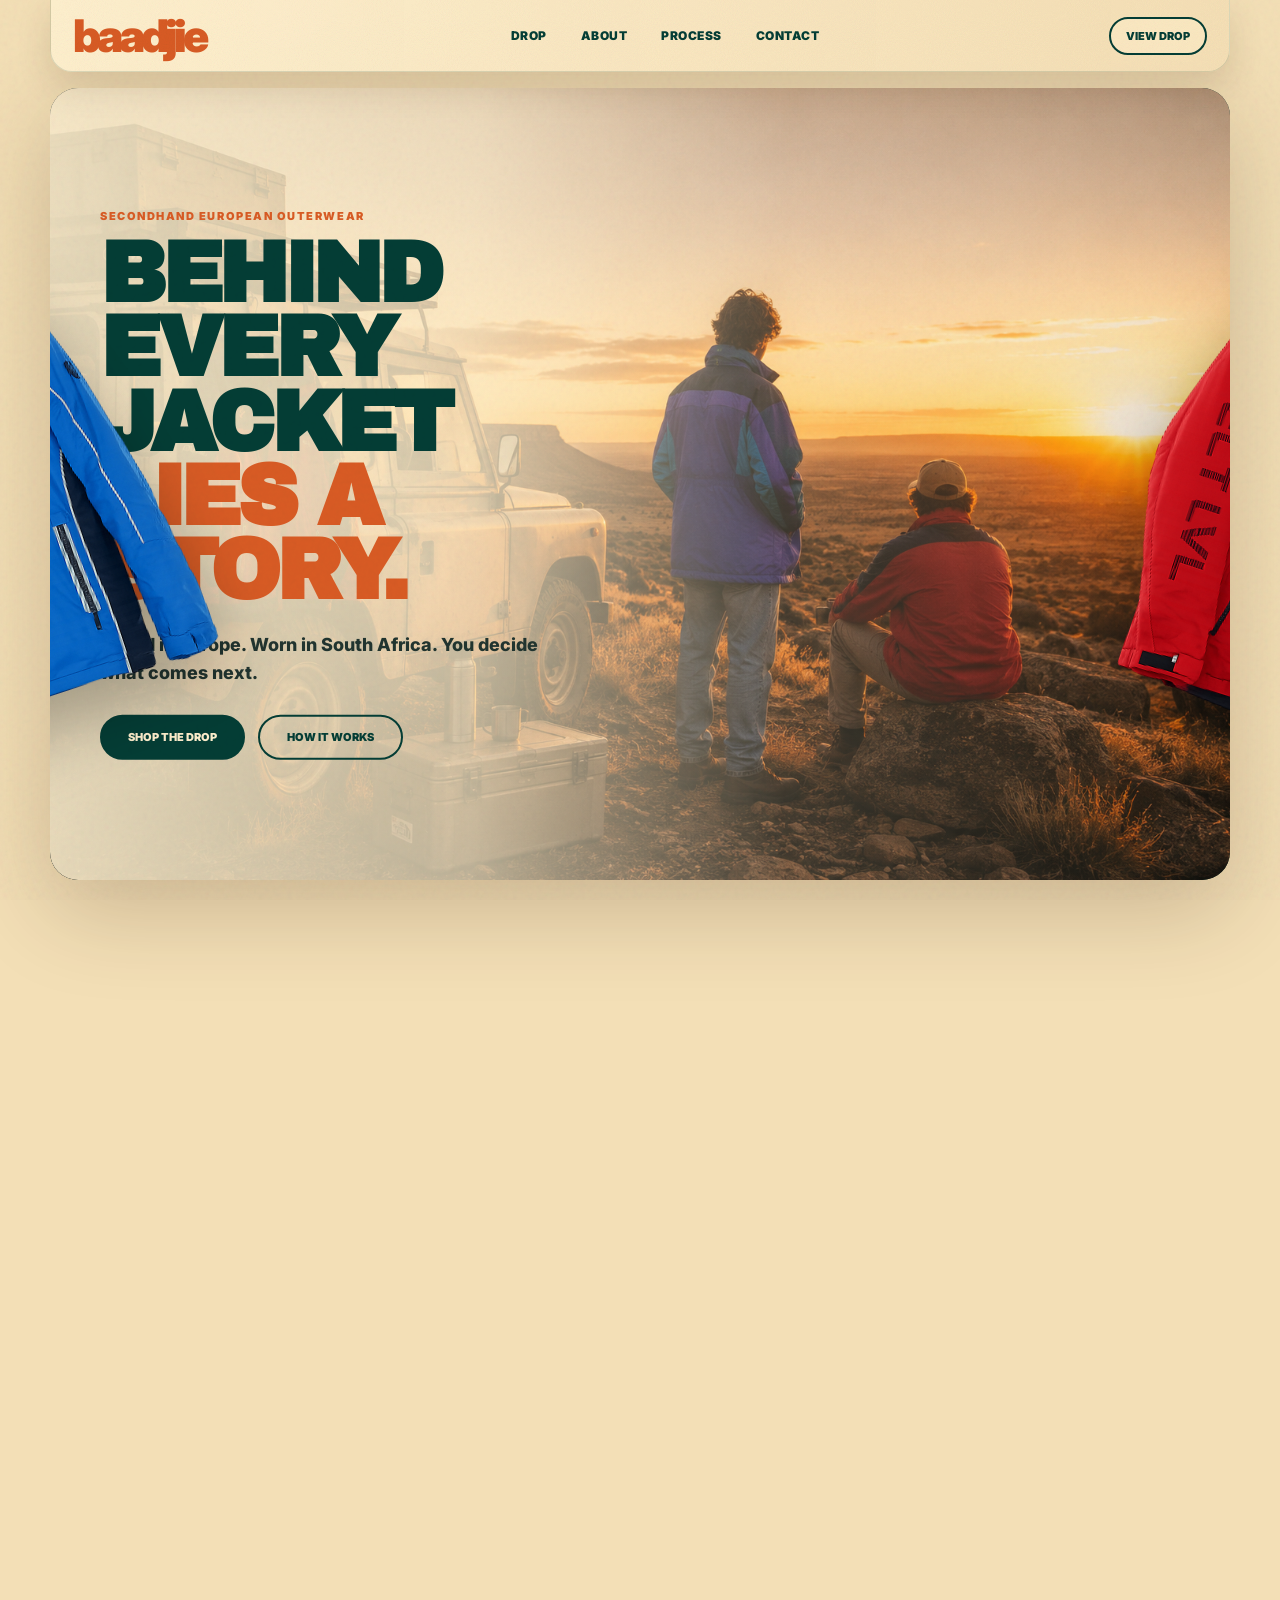
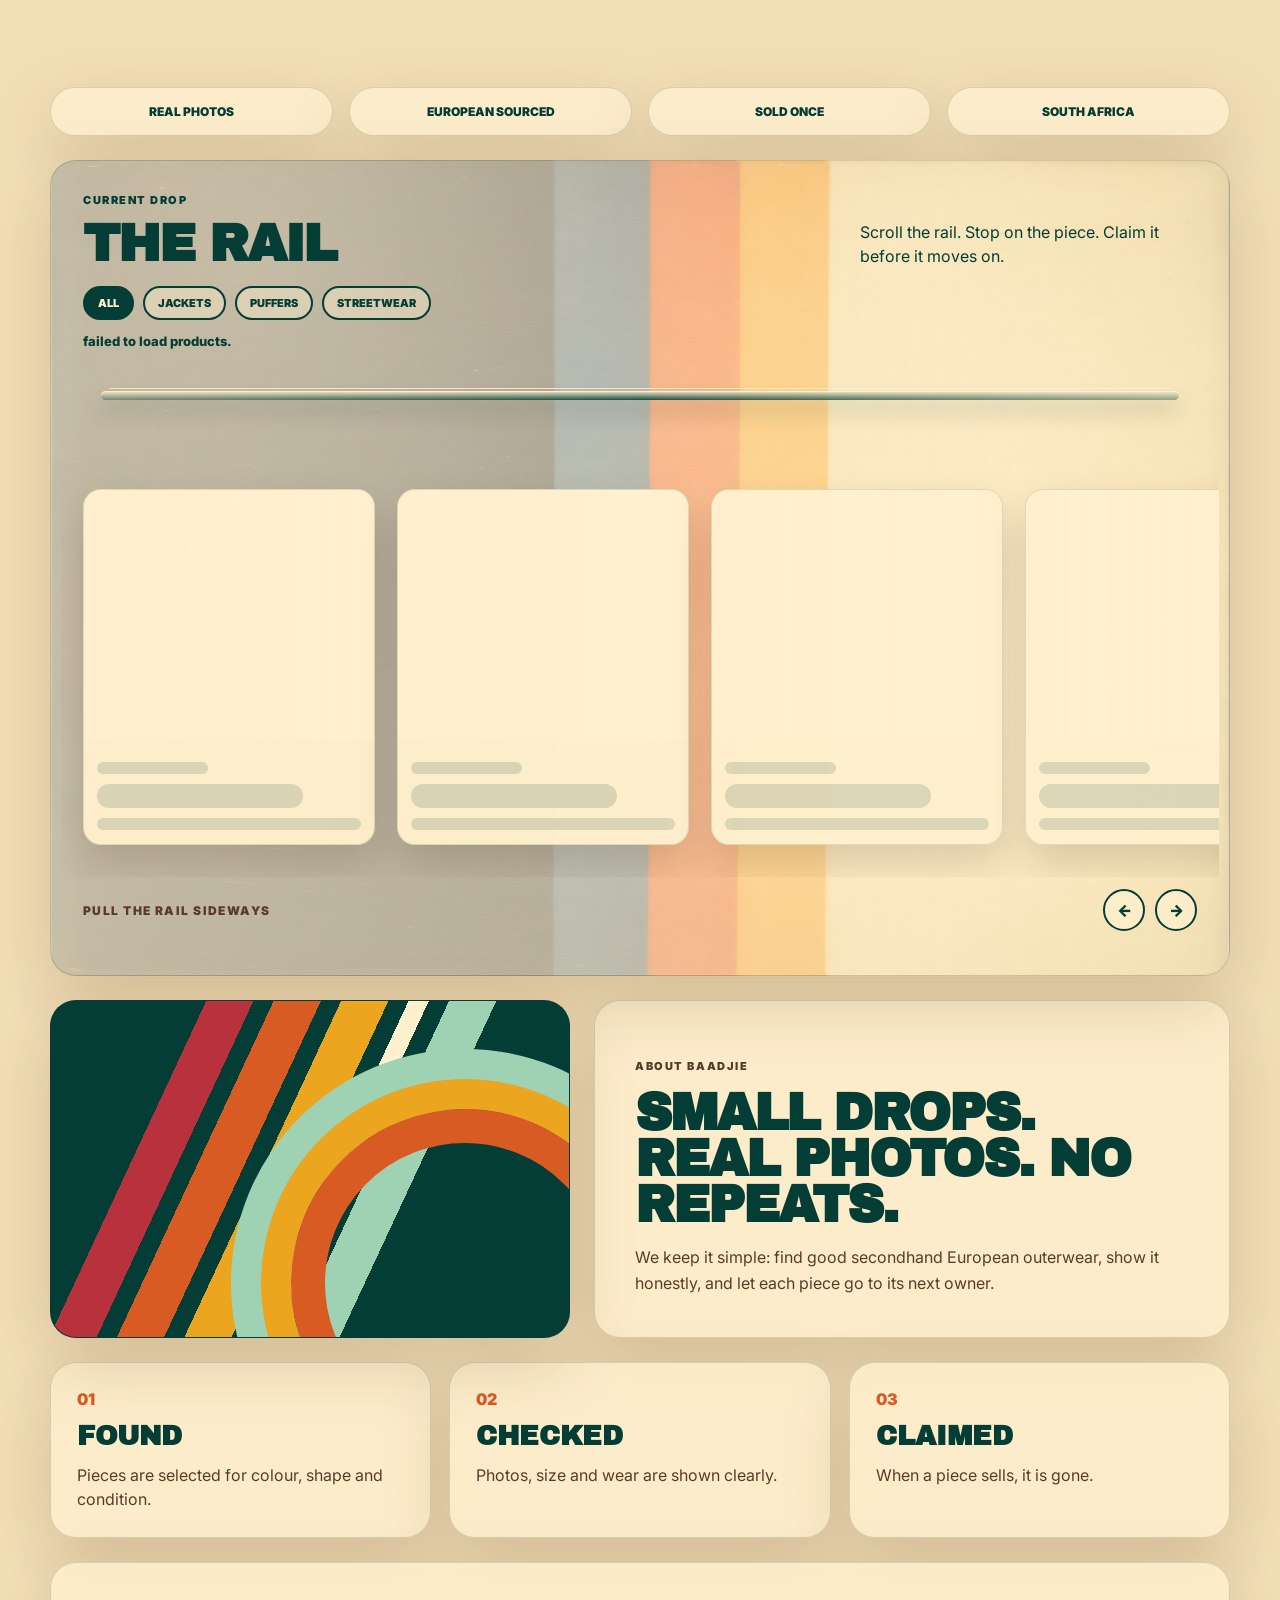
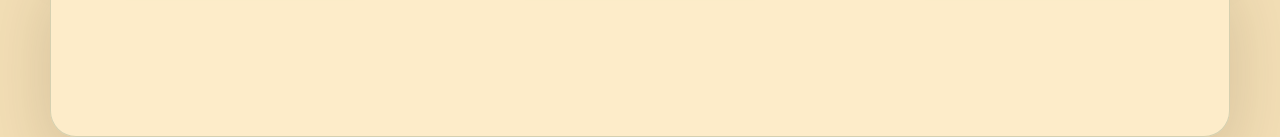
==== commit e5b18a23: "Add files via upload" ====
--- a/index.html
+++ b/index.html
@@ -15,7 +15,7 @@
   <meta property="og:type" content="website" />
   <meta property="og:image" content="https://baadjie.co.za/assets/baadjie-bg.png" />
 
-  <link rel="stylesheet" href="styles.css?v=rail-modal-reset-fix-1" />
+  <link rel="stylesheet" href="styles.css?v=last-rail-modal-fix-1" />
   <link rel="preconnect" href="https://res.cloudinary.com" crossorigin />
   <link rel="dns-prefetch" href="https://res.cloudinary.com" />
 </head>
@@ -161,6 +161,6 @@
   </footer>
 
   <script src="config.js"></script>
-  <script src="script.js?v=rail-modal-reset-fix-1"></script>
+  <script src="script.js?v=last-rail-modal-fix-1"></script>
 </body>
 </html>
--- a/styles.css
+++ b/styles.css
@@ -2780,3 +2780,415 @@
   }
 }
 
+
+
+
+
+/* =========================================================
+   LAST FIX — RAIL, REAL CSS HANGERS, WHOLE-CARD OPEN
+   This final layer overrides the old duplicated rail/hanger systems.
+   ========================================================= */
+
+/* performance sanity */
+.site-header,
+.panel,
+.mini-panel,
+.nav-pill,
+.product-fullscreen{
+  backdrop-filter:none !important;
+  -webkit-backdrop-filter:none !important;
+}
+
+/* product section must be clean */
+.drops-panel{
+  position:relative !important;
+  overflow:hidden !important;
+  padding-bottom:44px !important;
+}
+
+/* rail display */
+.rail-static{
+  position:relative !important;
+  z-index:20 !important;
+  height:58px !important;
+  margin:12px 0 -30px !important;
+  pointer-events:none !important;
+}
+
+.rail-static::before{
+  content:"" !important;
+  position:absolute !important;
+  left:18px !important;
+  right:18px !important;
+  top:26px !important;
+  height:9px !important;
+  border-radius:999px !important;
+  background:
+    linear-gradient(180deg, rgba(255,240,206,.95), rgba(4,61,53,.18)),
+    linear-gradient(90deg, rgba(4,61,53,.28), rgba(4,61,53,.86), rgba(4,61,53,.28)) !important;
+  box-shadow:
+    0 12px 20px rgba(4,61,53,.20),
+    inset 0 1px 0 rgba(255,240,206,.9) !important;
+}
+
+.rail-static::after{
+  content:"" !important;
+  position:absolute !important;
+  left:26px !important;
+  right:26px !important;
+  top:23px !important;
+  height:1px !important;
+  background:rgba(255,240,206,.85) !important;
+}
+
+/* horizontal clothing rail */
+#product-grid.product-grid{
+  display:flex !important;
+  grid-template-columns:none !important;
+  gap:22px !important;
+  overflow-x:auto !important;
+  overflow-y:visible !important;
+  scroll-snap-type:x mandatory !important;
+  scroll-behavior:smooth !important;
+  -webkit-overflow-scrolling:touch !important;
+  overscroll-behavior-x:contain !important;
+  padding:96px 22px 32px !important;
+  margin:0 -22px !important;
+  cursor:grab !important;
+  scrollbar-width:none !important;
+  position:relative !important;
+}
+
+#product-grid.product-grid:active{cursor:grabbing !important;}
+#product-grid.product-grid::-webkit-scrollbar{display:none !important;}
+
+/* kill all old pseudo hangers/rails */
+#product-grid.product-grid::before,
+#product-grid.product-grid::after,
+#product-grid .product-card::before,
+#product-grid .product-card::after,
+#product-grid .product-image::before,
+#product-grid .product-image::after,
+#product-grid .product-info::before{
+  display:none !important;
+  content:none !important;
+}
+
+/* cards */
+#product-grid .product-card{
+  flex:0 0 clamp(230px, 23vw, 292px) !important;
+  scroll-snap-align:center !important;
+  position:relative !important;
+  overflow:visible !important;
+  cursor:pointer !important;
+  animation:none !important;
+  transition:transform .18s ease, border-color .18s ease, box-shadow .18s ease !important;
+  transform-origin:50% -84px !important;
+  contain:layout paint style !important;
+}
+
+#product-grid .product-card:hover{
+  transform:translateY(-6px) !important;
+  border-color:var(--orange) !important;
+}
+
+/* keep card content clipped but hanger outside */
+#product-grid .product-card > .product-image,
+#product-grid .product-card > .product-info{
+  overflow:hidden !important;
+}
+
+/* actual visible hanger elements */
+#product-grid .rail-hanger{
+  display:block !important;
+  position:absolute !important;
+  left:50% !important;
+  top:-82px !important;
+  width:102px !important;
+  height:82px !important;
+  transform:translateX(-50%) !important;
+  z-index:9999 !important;
+  pointer-events:none !important;
+}
+
+#product-grid .hanger-wire{
+  display:block !important;
+  position:absolute !important;
+  left:50% !important;
+  top:0 !important;
+  width:3px !important;
+  height:40px !important;
+  transform:translateX(-50%) !important;
+  border-radius:999px !important;
+  background:linear-gradient(180deg, rgba(255,240,206,.95), rgba(4,61,53,.9)) !important;
+  box-shadow:0 8px 14px rgba(4,61,53,.20) !important;
+}
+
+#product-grid .hanger-hook{
+  display:block !important;
+  position:absolute !important;
+  left:50% !important;
+  top:24px !important;
+  width:32px !important;
+  height:32px !important;
+  transform:translateX(-50%) rotate(-16deg) !important;
+  border:3px solid rgba(4,61,53,.95) !important;
+  border-left-color:transparent !important;
+  border-bottom-color:transparent !important;
+  border-radius:50% !important;
+}
+
+#product-grid .hanger-left,
+#product-grid .hanger-right{
+  display:block !important;
+  position:absolute !important;
+  top:58px !important;
+  width:53px !important;
+  height:5px !important;
+  border-radius:999px !important;
+  background:rgba(4,61,53,.96) !important;
+  box-shadow:0 2px 0 rgba(255,240,206,.45) inset, 0 5px 8px rgba(4,61,53,.18) !important;
+}
+
+#product-grid .hanger-left{
+  right:50% !important;
+  transform-origin:right center !important;
+  transform:rotate(-24deg) !important;
+}
+
+#product-grid .hanger-right{
+  left:50% !important;
+  transform-origin:left center !important;
+  transform:rotate(24deg) !important;
+}
+
+#product-grid .hanger-neck{
+  display:block !important;
+  position:absolute !important;
+  left:50% !important;
+  top:52px !important;
+  width:4px !important;
+  height:18px !important;
+  transform:translateX(-50%) !important;
+  border-radius:999px !important;
+  background:rgba(4,61,53,.96) !important;
+}
+
+#product-grid .product-card-skeleton .rail-hanger{
+  display:none !important;
+}
+
+/* product image sizing */
+#product-grid .product-image{
+  height:250px !important;
+  min-height:250px !important;
+  padding:8px !important;
+  position:relative !important;
+  background-image:
+    linear-gradient(180deg,rgba(4,44,38,.06),rgba(4,44,38,.15)),
+    var(--product-bg) !important;
+  background-size:cover !important;
+  background-position:center !important;
+}
+
+#product-grid .product-image img{
+  display:block !important;
+  width:auto !important;
+  height:auto !important;
+  max-width:96% !important;
+  max-height:96% !important;
+  object-fit:contain !important;
+  transform:translateZ(0) !important;
+  filter:drop-shadow(0 18px 16px rgba(0,0,0,.34)) !important;
+}
+
+/* skeleton loading */
+#product-grid .product-card-skeleton{
+  pointer-events:none !important;
+}
+
+#product-grid .product-card-skeleton .product-image{
+  background:
+    linear-gradient(90deg, rgba(255,240,206,.55), rgba(255,240,206,.88), rgba(255,240,206,.55)) !important;
+  background-size:220% 100% !important;
+  animation:skeletonPulse 1.1s ease-in-out infinite !important;
+}
+
+.skeleton-line{
+  height:12px !important;
+  border-radius:999px !important;
+  background:rgba(4,61,53,.14) !important;
+  margin-top:10px !important;
+}
+
+.skeleton-line.short{width:42% !important;}
+.skeleton-line.title{height:24px !important;width:78% !important;}
+
+@keyframes skeletonPulse{
+  0%{background-position:0 0}
+  100%{background-position:220% 0}
+}
+
+/* rail buttons */
+.rail-controls{
+  display:flex !important;
+  justify-content:space-between !important;
+  align-items:center !important;
+  gap:14px !important;
+  margin:12px 0 0 !important;
+  position:relative !important;
+  z-index:20 !important;
+}
+
+.rail-note{
+  color:var(--brown) !important;
+  font-size:12px !important;
+  font-weight:900 !important;
+  text-transform:uppercase !important;
+  letter-spacing:.12em !important;
+}
+
+.rail-buttons{display:flex !important;gap:10px !important;}
+
+.rail-button{
+  width:42px !important;
+  height:42px !important;
+  border-radius:999px !important;
+  border:2px solid var(--green) !important;
+  background:rgba(255,240,206,.78) !important;
+  color:var(--green) !important;
+  font-weight:900 !important;
+  cursor:pointer !important;
+}
+
+.rail-button:hover{
+  background:var(--green) !important;
+  color:var(--paper) !important;
+}
+
+/* modal */
+.product-fullscreen{
+  position:fixed !important;
+  inset:0 !important;
+  z-index:10000 !important;
+  display:none !important;
+  align-items:center !important;
+  justify-content:center !important;
+  padding:22px !important;
+  background:rgba(4,61,53,.72) !important;
+  backdrop-filter:none !important;
+  -webkit-backdrop-filter:none !important;
+}
+
+.product-fullscreen.is-open{display:flex !important;}
+
+.product-fullscreen-card{
+  width:min(1060px,100%) !important;
+  max-height:90vh !important;
+  overflow:auto !important;
+  display:grid !important;
+  grid-template-columns:1.05fr .95fr !important;
+  background:var(--paper) !important;
+  border:2px solid var(--green) !important;
+  border-radius:18px !important;
+  box-shadow:0 40px 120px rgba(0,0,0,.34) !important;
+}
+
+.product-fullscreen-image{
+  min-height:590px !important;
+  padding:30px !important;
+  display:flex !important;
+  align-items:center !important;
+  justify-content:center !important;
+  background-size:cover !important;
+  background-position:center !important;
+}
+
+.product-fullscreen-image img{
+  width:auto !important;
+  height:auto !important;
+  max-width:96% !important;
+  max-height:560px !important;
+  object-fit:contain !important;
+}
+
+.product-fullscreen-info{
+  padding:42px !important;
+  display:flex !important;
+  flex-direction:column !important;
+  justify-content:center !important;
+}
+
+.product-fullscreen-close{
+  position:fixed !important;
+  right:18px !important;
+  top:18px !important;
+  z-index:10001 !important;
+  border:2px solid var(--green) !important;
+  border-radius:999px !important;
+  background:var(--paper) !important;
+  color:var(--green) !important;
+  padding:11px 15px !important;
+  font-weight:900 !important;
+  text-transform:uppercase !important;
+  cursor:pointer !important;
+}
+
+body.modal-open{overflow:hidden !important;}
+
+@media(max-width:700px){
+  #product-grid.product-grid{
+    padding:86px 16px 28px !important;
+    margin:0 -16px !important;
+    gap:16px !important;
+  }
+
+  #product-grid .product-card{
+    flex-basis:76vw !important;
+  }
+
+  #product-grid .rail-hanger{
+    top:-74px !important;
+    width:86px !important;
+    height:74px !important;
+  }
+
+  #product-grid .hanger-wire{height:36px !important;}
+  #product-grid .hanger-hook{top:21px !important;width:28px !important;height:28px !important;}
+  #product-grid .hanger-left,
+  #product-grid .hanger-right{top:52px !important;width:44px !important;}
+  #product-grid .hanger-neck{top:48px !important;height:16px !important;}
+
+  #product-grid .product-image{
+    height:210px !important;
+    min-height:210px !important;
+  }
+
+  .product-fullscreen{
+    padding:10px !important;
+    align-items:stretch !important;
+  }
+
+  .product-fullscreen-card{
+    grid-template-columns:1fr !important;
+    max-height:calc(100vh - 20px) !important;
+  }
+
+  .product-fullscreen-image{
+    min-height:45vh !important;
+    padding:18px !important;
+  }
+
+  .product-fullscreen-image img{
+    max-height:42vh !important;
+  }
+
+  .product-fullscreen-info{
+    padding:24px !important;
+  }
+
+  .product-fullscreen-title{
+    font-size:36px !important;
+  }
+}
+
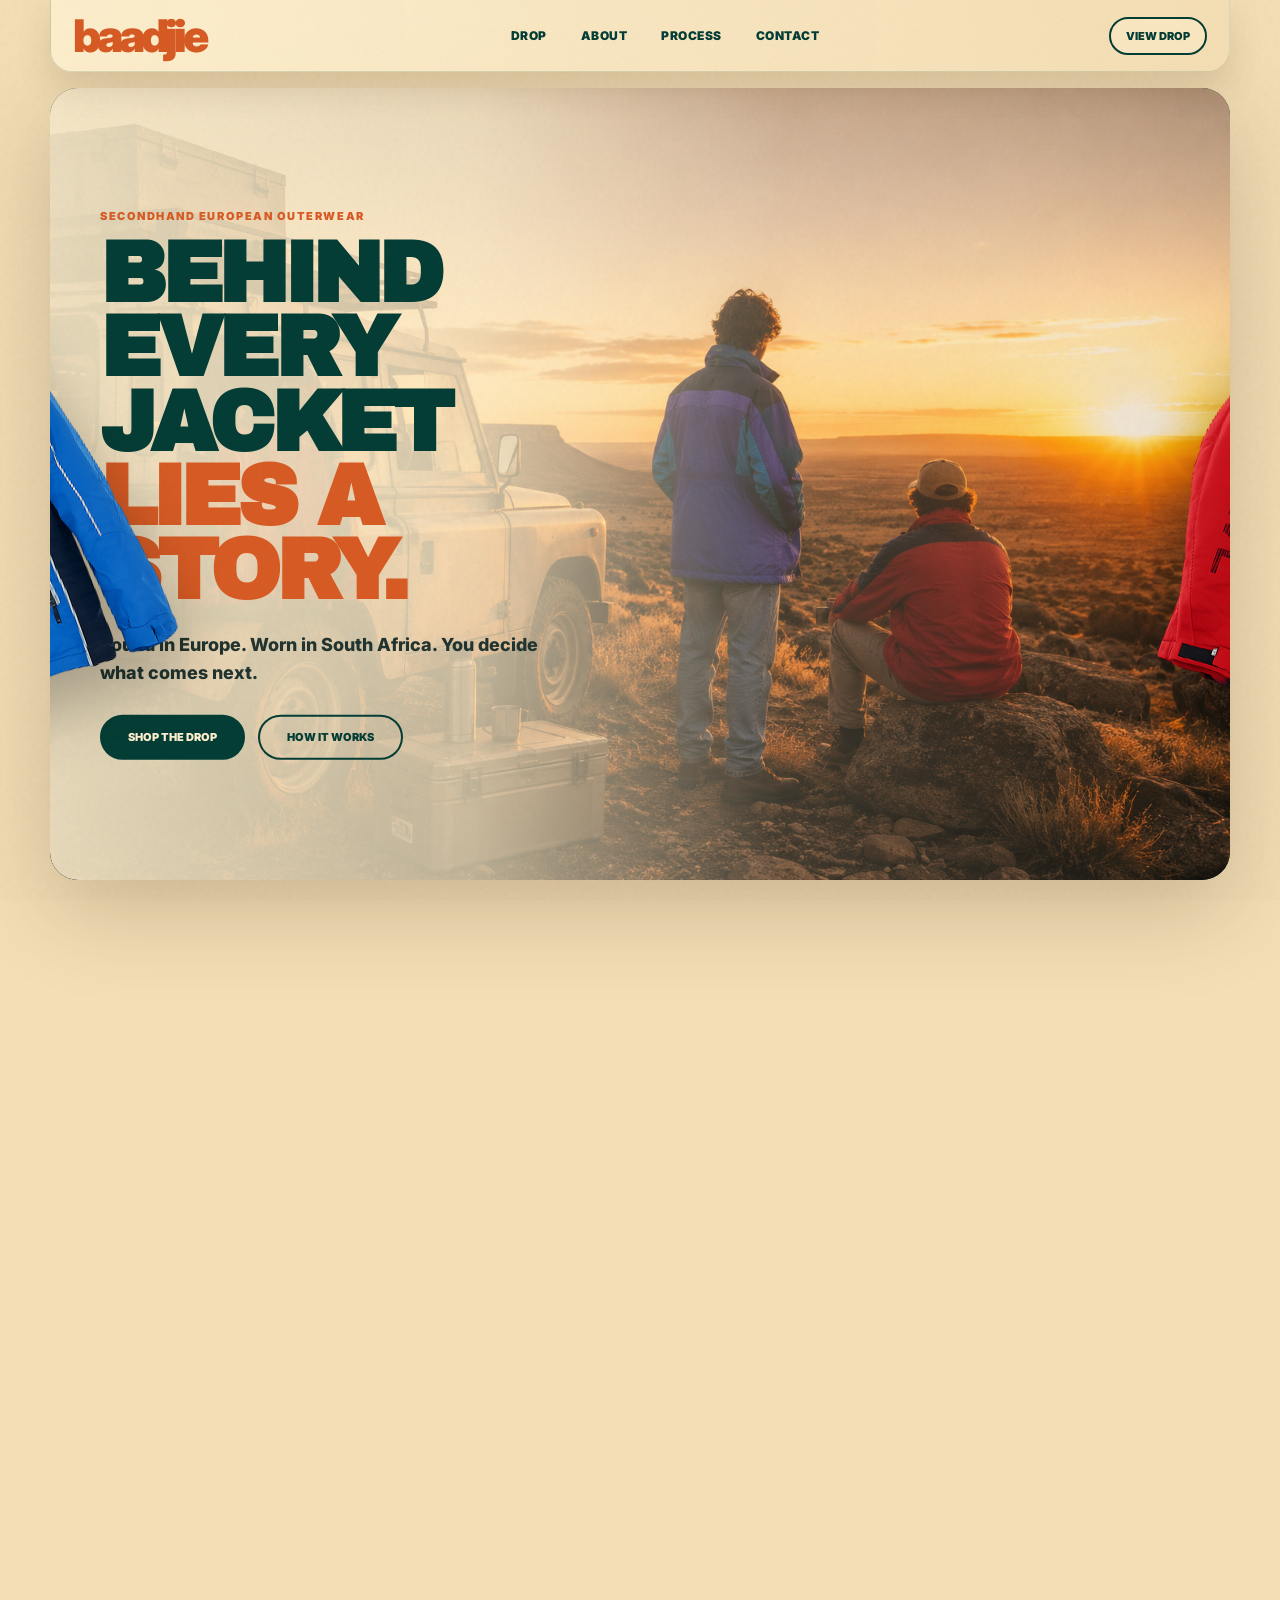
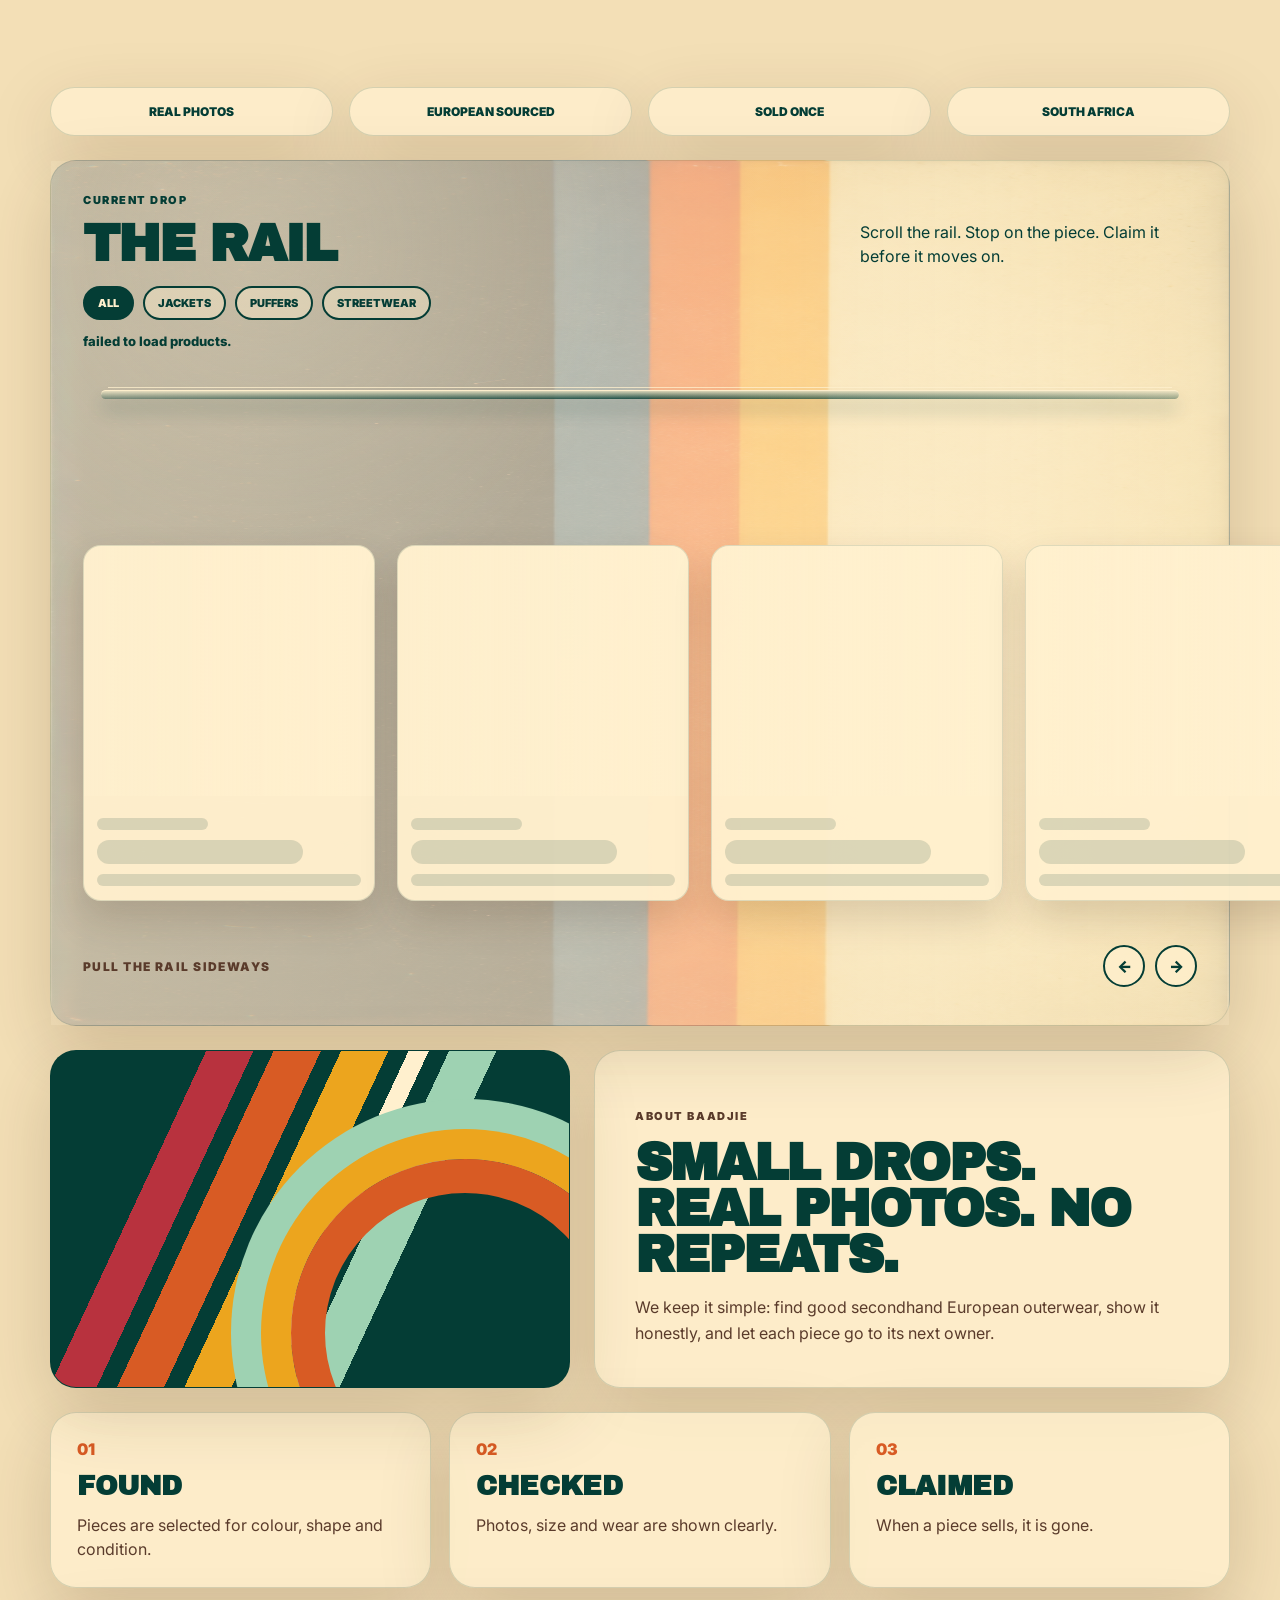
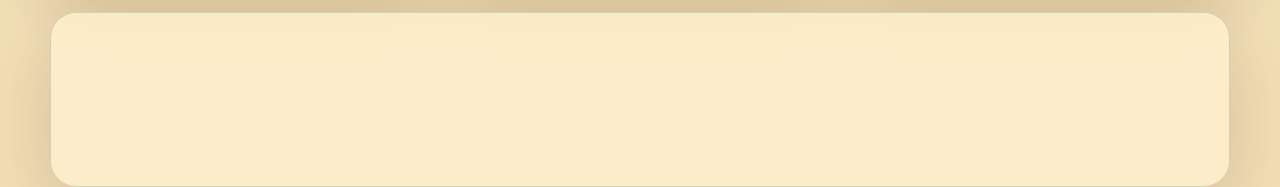
==== commit 5fbb005d: "Add files via upload" ====
--- a/index.html
+++ b/index.html
@@ -15,7 +15,7 @@
   <meta property="og:type" content="website" />
   <meta property="og:image" content="https://baadjie.co.za/assets/baadjie-bg.png" />
 
-  <link rel="stylesheet" href="styles.css?v=last-rail-modal-fix-1" />
+  <link rel="stylesheet" href="styles.css?v=rail-wire-hangers-1" />
   <link rel="preconnect" href="https://res.cloudinary.com" crossorigin />
   <link rel="dns-prefetch" href="https://res.cloudinary.com" />
 </head>
@@ -161,6 +161,6 @@
   </footer>
 
   <script src="config.js"></script>
-  <script src="script.js?v=last-rail-modal-fix-1"></script>
+  <script src="script.js?v=rail-wire-hangers-1"></script>
 </body>
 </html>
--- a/styles.css
+++ b/styles.css
@@ -2785,410 +2785,127 @@
 
 
 /* =========================================================
-   LAST FIX — RAIL, REAL CSS HANGERS, WHOLE-CARD OPEN
-   This final layer overrides the old duplicated rail/hanger systems.
+   FINAL VISIBLE RAIL WIRES
+   Product modal already works. This fixes the missing
+   visible hanger/wire connection from rail to cards.
    ========================================================= */
 
-/* performance sanity */
-.site-header,
-.panel,
-.mini-panel,
-.nav-pill,
-.product-fullscreen{
-  backdrop-filter:none !important;
-  -webkit-backdrop-filter:none !important;
-}
-
-/* product section must be clean */
-.drops-panel{
-  position:relative !important;
-  overflow:hidden !important;
-  padding-bottom:44px !important;
-}
-
-/* rail display */
-.rail-static{
-  position:relative !important;
-  z-index:20 !important;
-  height:58px !important;
-  margin:12px 0 -30px !important;
-  pointer-events:none !important;
-}
-
-.rail-static::before{
-  content:"" !important;
-  position:absolute !important;
-  left:18px !important;
-  right:18px !important;
-  top:26px !important;
-  height:9px !important;
-  border-radius:999px !important;
-  background:
-    linear-gradient(180deg, rgba(255,240,206,.95), rgba(4,61,53,.18)),
-    linear-gradient(90deg, rgba(4,61,53,.28), rgba(4,61,53,.86), rgba(4,61,53,.28)) !important;
-  box-shadow:
-    0 12px 20px rgba(4,61,53,.20),
-    inset 0 1px 0 rgba(255,240,206,.9) !important;
-}
-
-.rail-static::after{
-  content:"" !important;
-  position:absolute !important;
-  left:26px !important;
-  right:26px !important;
-  top:23px !important;
-  height:1px !important;
-  background:rgba(255,240,206,.85) !important;
-}
-
-/* horizontal clothing rail */
 #product-grid.product-grid{
-  display:flex !important;
-  grid-template-columns:none !important;
-  gap:22px !important;
+  padding-top:150px !important;
   overflow-x:auto !important;
   overflow-y:visible !important;
-  scroll-snap-type:x mandatory !important;
-  scroll-behavior:smooth !important;
-  -webkit-overflow-scrolling:touch !important;
-  overscroll-behavior-x:contain !important;
-  padding:96px 22px 32px !important;
-  margin:0 -22px !important;
-  cursor:grab !important;
-  scrollbar-width:none !important;
-  position:relative !important;
-}
-
-#product-grid.product-grid:active{cursor:grabbing !important;}
-#product-grid.product-grid::-webkit-scrollbar{display:none !important;}
-
-/* kill all old pseudo hangers/rails */
-#product-grid.product-grid::before,
-#product-grid.product-grid::after,
-#product-grid .product-card::before,
-#product-grid .product-card::after,
-#product-grid .product-image::before,
-#product-grid .product-image::after,
-#product-grid .product-info::before{
-  display:none !important;
-  content:none !important;
-}
-
-/* cards */
+}
+
+.drops-panel,
+#product-grid.product-grid,
 #product-grid .product-card{
-  flex:0 0 clamp(230px, 23vw, 292px) !important;
-  scroll-snap-align:center !important;
+  overflow:visible !important;
+}
+
+#product-grid .product-card{
   position:relative !important;
   overflow:visible !important;
-  cursor:pointer !important;
-  animation:none !important;
-  transition:transform .18s ease, border-color .18s ease, box-shadow .18s ease !important;
-  transform-origin:50% -84px !important;
-  contain:layout paint style !important;
-}
-
-#product-grid .product-card:hover{
-  transform:translateY(-6px) !important;
-  border-color:var(--orange) !important;
-}
-
-/* keep card content clipped but hanger outside */
-#product-grid .product-card > .product-image,
-#product-grid .product-card > .product-info{
-  overflow:hidden !important;
-}
-
-/* actual visible hanger elements */
+}
+
+#product-grid .product-card > .product-image{
+  border-radius:18px 18px 0 0;
+}
+
+/* Product photos already include the hanger. Show only wire + rail loop. */
+#product-grid .hanger-left,
+#product-grid .hanger-right,
+#product-grid .hanger-neck{
+  display:none !important;
+}
+
 #product-grid .rail-hanger{
   display:block !important;
   position:absolute !important;
   left:50% !important;
-  top:-82px !important;
-  width:102px !important;
-  height:82px !important;
+  top:-142px !important;
+  width:42px !important;
+  height:142px !important;
   transform:translateX(-50%) !important;
-  z-index:9999 !important;
+  z-index:99999 !important;
   pointer-events:none !important;
+  opacity:1 !important;
 }
 
 #product-grid .hanger-wire{
   display:block !important;
   position:absolute !important;
   left:50% !important;
-  top:0 !important;
-  width:3px !important;
-  height:40px !important;
+  top:9px !important;
+  width:2px !important;
+  height:126px !important;
   transform:translateX(-50%) !important;
   border-radius:999px !important;
-  background:linear-gradient(180deg, rgba(255,240,206,.95), rgba(4,61,53,.9)) !important;
-  box-shadow:0 8px 14px rgba(4,61,53,.20) !important;
+  background:linear-gradient(
+    180deg,
+    rgba(4,61,53,.88) 0%,
+    rgba(4,61,53,.78) 50%,
+    rgba(4,61,53,.56) 100%
+  ) !important;
+  box-shadow:
+    0 0 0 1px rgba(255,240,206,.38),
+    0 10px 18px rgba(4,61,53,.20) !important;
 }
 
 #product-grid .hanger-hook{
   display:block !important;
   position:absolute !important;
   left:50% !important;
-  top:24px !important;
-  width:32px !important;
-  height:32px !important;
-  transform:translateX(-50%) rotate(-16deg) !important;
-  border:3px solid rgba(4,61,53,.95) !important;
-  border-left-color:transparent !important;
-  border-bottom-color:transparent !important;
-  border-radius:50% !important;
-}
-
-#product-grid .hanger-left,
-#product-grid .hanger-right{
-  display:block !important;
-  position:absolute !important;
-  top:58px !important;
-  width:53px !important;
-  height:5px !important;
+  top:0 !important;
+  width:42px !important;
+  height:12px !important;
+  transform:translateX(-50%) !important;
+  border:3px solid rgba(4,61,53,.92) !important;
   border-radius:999px !important;
-  background:rgba(4,61,53,.96) !important;
-  box-shadow:0 2px 0 rgba(255,240,206,.45) inset, 0 5px 8px rgba(4,61,53,.18) !important;
-}
-
-#product-grid .hanger-left{
-  right:50% !important;
-  transform-origin:right center !important;
-  transform:rotate(-24deg) !important;
-}
-
-#product-grid .hanger-right{
-  left:50% !important;
-  transform-origin:left center !important;
-  transform:rotate(24deg) !important;
-}
-
-#product-grid .hanger-neck{
-  display:block !important;
+  background:rgba(255,240,206,.18) !important;
+  box-shadow:
+    0 1px 0 rgba(255,240,206,.75) inset,
+    0 5px 10px rgba(4,61,53,.22) !important;
+}
+
+#product-grid .rail-hanger::after{
+  content:"" !important;
   position:absolute !important;
   left:50% !important;
-  top:52px !important;
-  width:4px !important;
-  height:18px !important;
+  bottom:0 !important;
+  width:7px !important;
+  height:7px !important;
   transform:translateX(-50%) !important;
   border-radius:999px !important;
-  background:rgba(4,61,53,.96) !important;
+  background:rgba(4,61,53,.78) !important;
+  box-shadow:0 0 0 2px rgba(255,240,206,.30) !important;
 }
 
 #product-grid .product-card-skeleton .rail-hanger{
   display:none !important;
 }
 
-/* product image sizing */
-#product-grid .product-image{
-  height:250px !important;
-  min-height:250px !important;
-  padding:8px !important;
-  position:relative !important;
-  background-image:
-    linear-gradient(180deg,rgba(4,44,38,.06),rgba(4,44,38,.15)),
-    var(--product-bg) !important;
-  background-size:cover !important;
-  background-position:center !important;
-}
-
-#product-grid .product-image img{
-  display:block !important;
-  width:auto !important;
-  height:auto !important;
-  max-width:96% !important;
-  max-height:96% !important;
-  object-fit:contain !important;
-  transform:translateZ(0) !important;
-  filter:drop-shadow(0 18px 16px rgba(0,0,0,.34)) !important;
-}
-
-/* skeleton loading */
-#product-grid .product-card-skeleton{
-  pointer-events:none !important;
-}
-
-#product-grid .product-card-skeleton .product-image{
-  background:
-    linear-gradient(90deg, rgba(255,240,206,.55), rgba(255,240,206,.88), rgba(255,240,206,.55)) !important;
-  background-size:220% 100% !important;
-  animation:skeletonPulse 1.1s ease-in-out infinite !important;
-}
-
-.skeleton-line{
-  height:12px !important;
-  border-radius:999px !important;
-  background:rgba(4,61,53,.14) !important;
-  margin-top:10px !important;
-}
-
-.skeleton-line.short{width:42% !important;}
-.skeleton-line.title{height:24px !important;width:78% !important;}
-
-@keyframes skeletonPulse{
-  0%{background-position:0 0}
-  100%{background-position:220% 0}
-}
-
-/* rail buttons */
-.rail-controls{
-  display:flex !important;
-  justify-content:space-between !important;
-  align-items:center !important;
-  gap:14px !important;
-  margin:12px 0 0 !important;
-  position:relative !important;
-  z-index:20 !important;
-}
-
-.rail-note{
-  color:var(--brown) !important;
-  font-size:12px !important;
-  font-weight:900 !important;
-  text-transform:uppercase !important;
-  letter-spacing:.12em !important;
-}
-
-.rail-buttons{display:flex !important;gap:10px !important;}
-
-.rail-button{
-  width:42px !important;
-  height:42px !important;
-  border-radius:999px !important;
-  border:2px solid var(--green) !important;
-  background:rgba(255,240,206,.78) !important;
-  color:var(--green) !important;
-  font-weight:900 !important;
-  cursor:pointer !important;
-}
-
-.rail-button:hover{
-  background:var(--green) !important;
-  color:var(--paper) !important;
-}
-
-/* modal */
-.product-fullscreen{
-  position:fixed !important;
-  inset:0 !important;
-  z-index:10000 !important;
-  display:none !important;
-  align-items:center !important;
-  justify-content:center !important;
-  padding:22px !important;
-  background:rgba(4,61,53,.72) !important;
-  backdrop-filter:none !important;
-  -webkit-backdrop-filter:none !important;
-}
-
-.product-fullscreen.is-open{display:flex !important;}
-
-.product-fullscreen-card{
-  width:min(1060px,100%) !important;
-  max-height:90vh !important;
-  overflow:auto !important;
-  display:grid !important;
-  grid-template-columns:1.05fr .95fr !important;
-  background:var(--paper) !important;
-  border:2px solid var(--green) !important;
-  border-radius:18px !important;
-  box-shadow:0 40px 120px rgba(0,0,0,.34) !important;
-}
-
-.product-fullscreen-image{
-  min-height:590px !important;
-  padding:30px !important;
-  display:flex !important;
-  align-items:center !important;
-  justify-content:center !important;
-  background-size:cover !important;
-  background-position:center !important;
-}
-
-.product-fullscreen-image img{
-  width:auto !important;
-  height:auto !important;
-  max-width:96% !important;
-  max-height:560px !important;
-  object-fit:contain !important;
-}
-
-.product-fullscreen-info{
-  padding:42px !important;
-  display:flex !important;
-  flex-direction:column !important;
-  justify-content:center !important;
-}
-
-.product-fullscreen-close{
-  position:fixed !important;
-  right:18px !important;
-  top:18px !important;
-  z-index:10001 !important;
-  border:2px solid var(--green) !important;
-  border-radius:999px !important;
-  background:var(--paper) !important;
-  color:var(--green) !important;
-  padding:11px 15px !important;
-  font-weight:900 !important;
-  text-transform:uppercase !important;
-  cursor:pointer !important;
-}
-
-body.modal-open{overflow:hidden !important;}
+.rail-static{
+  z-index:100000 !important;
+}
 
 @media(max-width:700px){
   #product-grid.product-grid{
-    padding:86px 16px 28px !important;
-    margin:0 -16px !important;
-    gap:16px !important;
-  }
-
-  #product-grid .product-card{
-    flex-basis:76vw !important;
+    padding-top:128px !important;
   }
 
   #product-grid .rail-hanger{
-    top:-74px !important;
-    width:86px !important;
-    height:74px !important;
-  }
-
-  #product-grid .hanger-wire{height:36px !important;}
-  #product-grid .hanger-hook{top:21px !important;width:28px !important;height:28px !important;}
-  #product-grid .hanger-left,
-  #product-grid .hanger-right{top:52px !important;width:44px !important;}
-  #product-grid .hanger-neck{top:48px !important;height:16px !important;}
-
-  #product-grid .product-image{
-    height:210px !important;
-    min-height:210px !important;
-  }
-
-  .product-fullscreen{
-    padding:10px !important;
-    align-items:stretch !important;
-  }
-
-  .product-fullscreen-card{
-    grid-template-columns:1fr !important;
-    max-height:calc(100vh - 20px) !important;
-  }
-
-  .product-fullscreen-image{
-    min-height:45vh !important;
-    padding:18px !important;
-  }
-
-  .product-fullscreen-image img{
-    max-height:42vh !important;
-  }
-
-  .product-fullscreen-info{
-    padding:24px !important;
-  }
-
-  .product-fullscreen-title{
-    font-size:36px !important;
-  }
-}
-
+    top:-122px !important;
+    height:122px !important;
+  }
+
+  #product-grid .hanger-wire{
+    height:108px !important;
+  }
+
+  #product-grid .hanger-hook{
+    width:34px !important;
+    height:10px !important;
+    border-width:2px !important;
+  }
+}
+
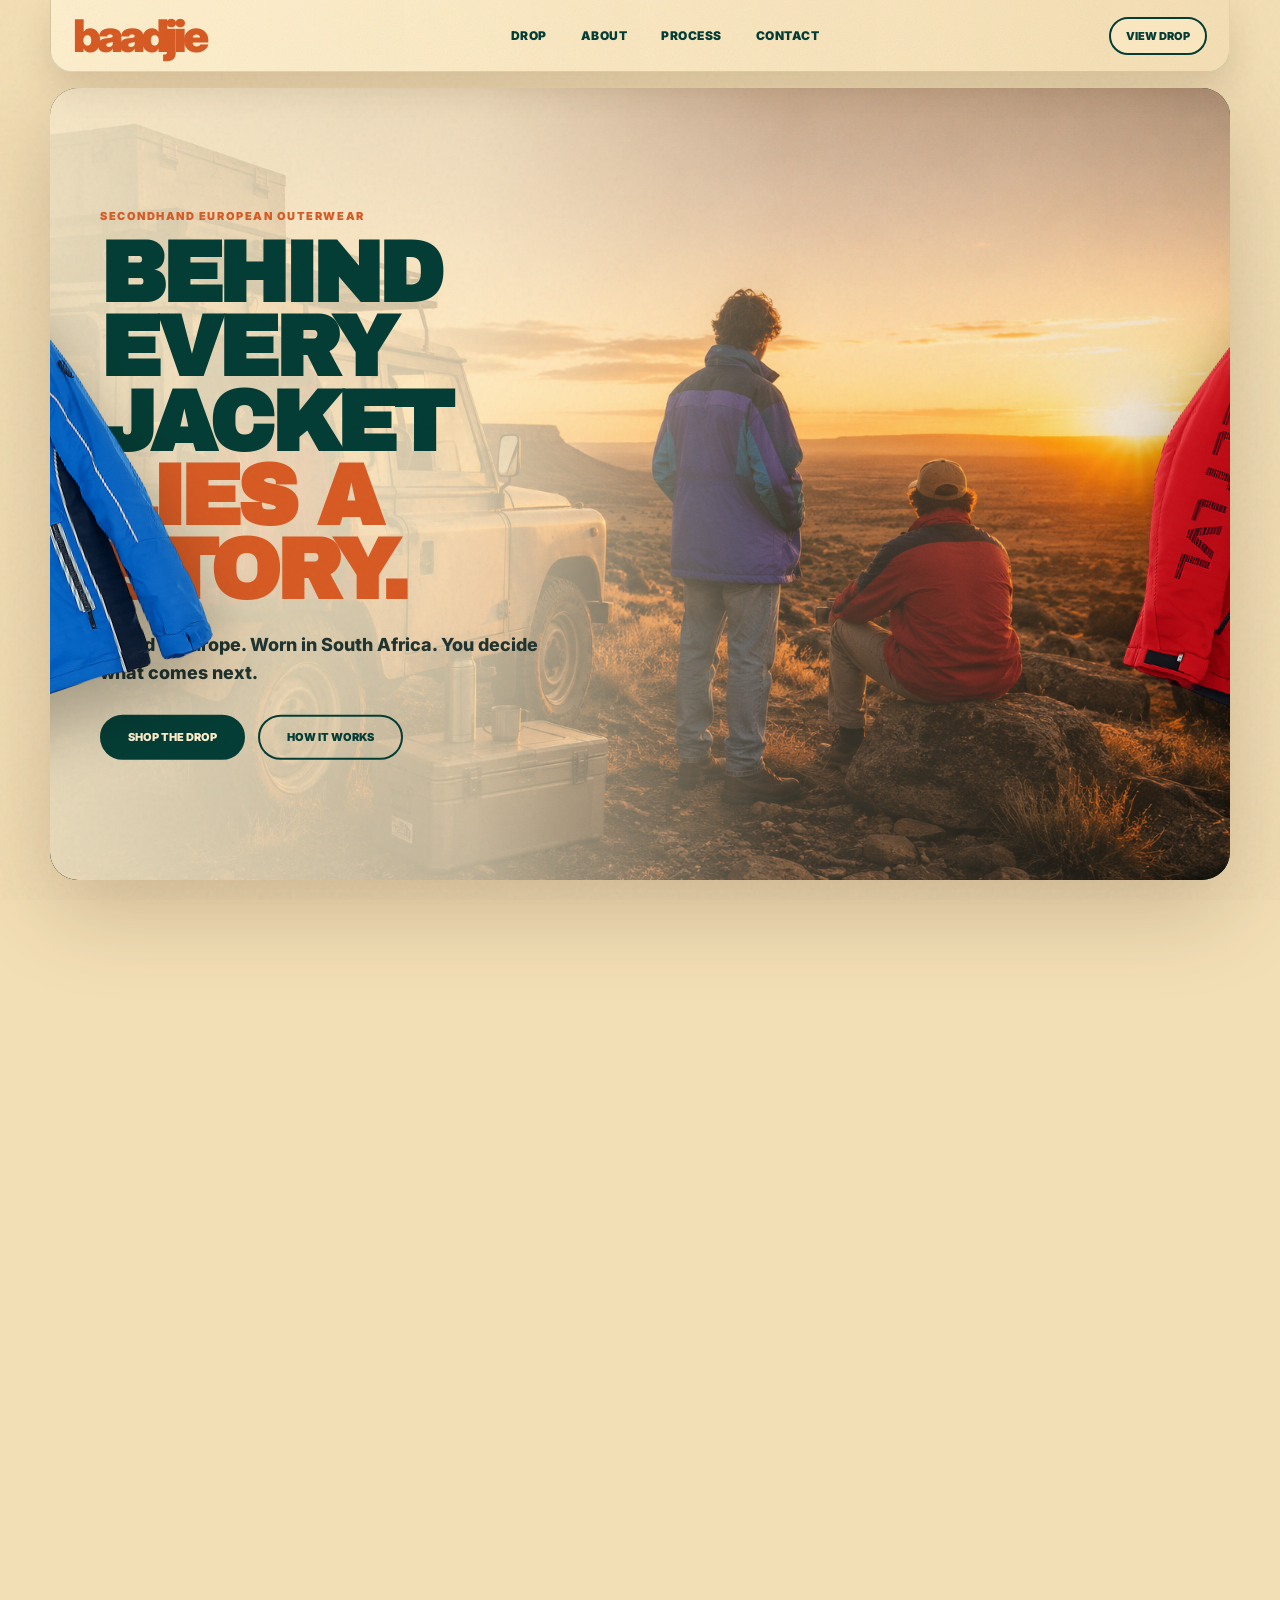
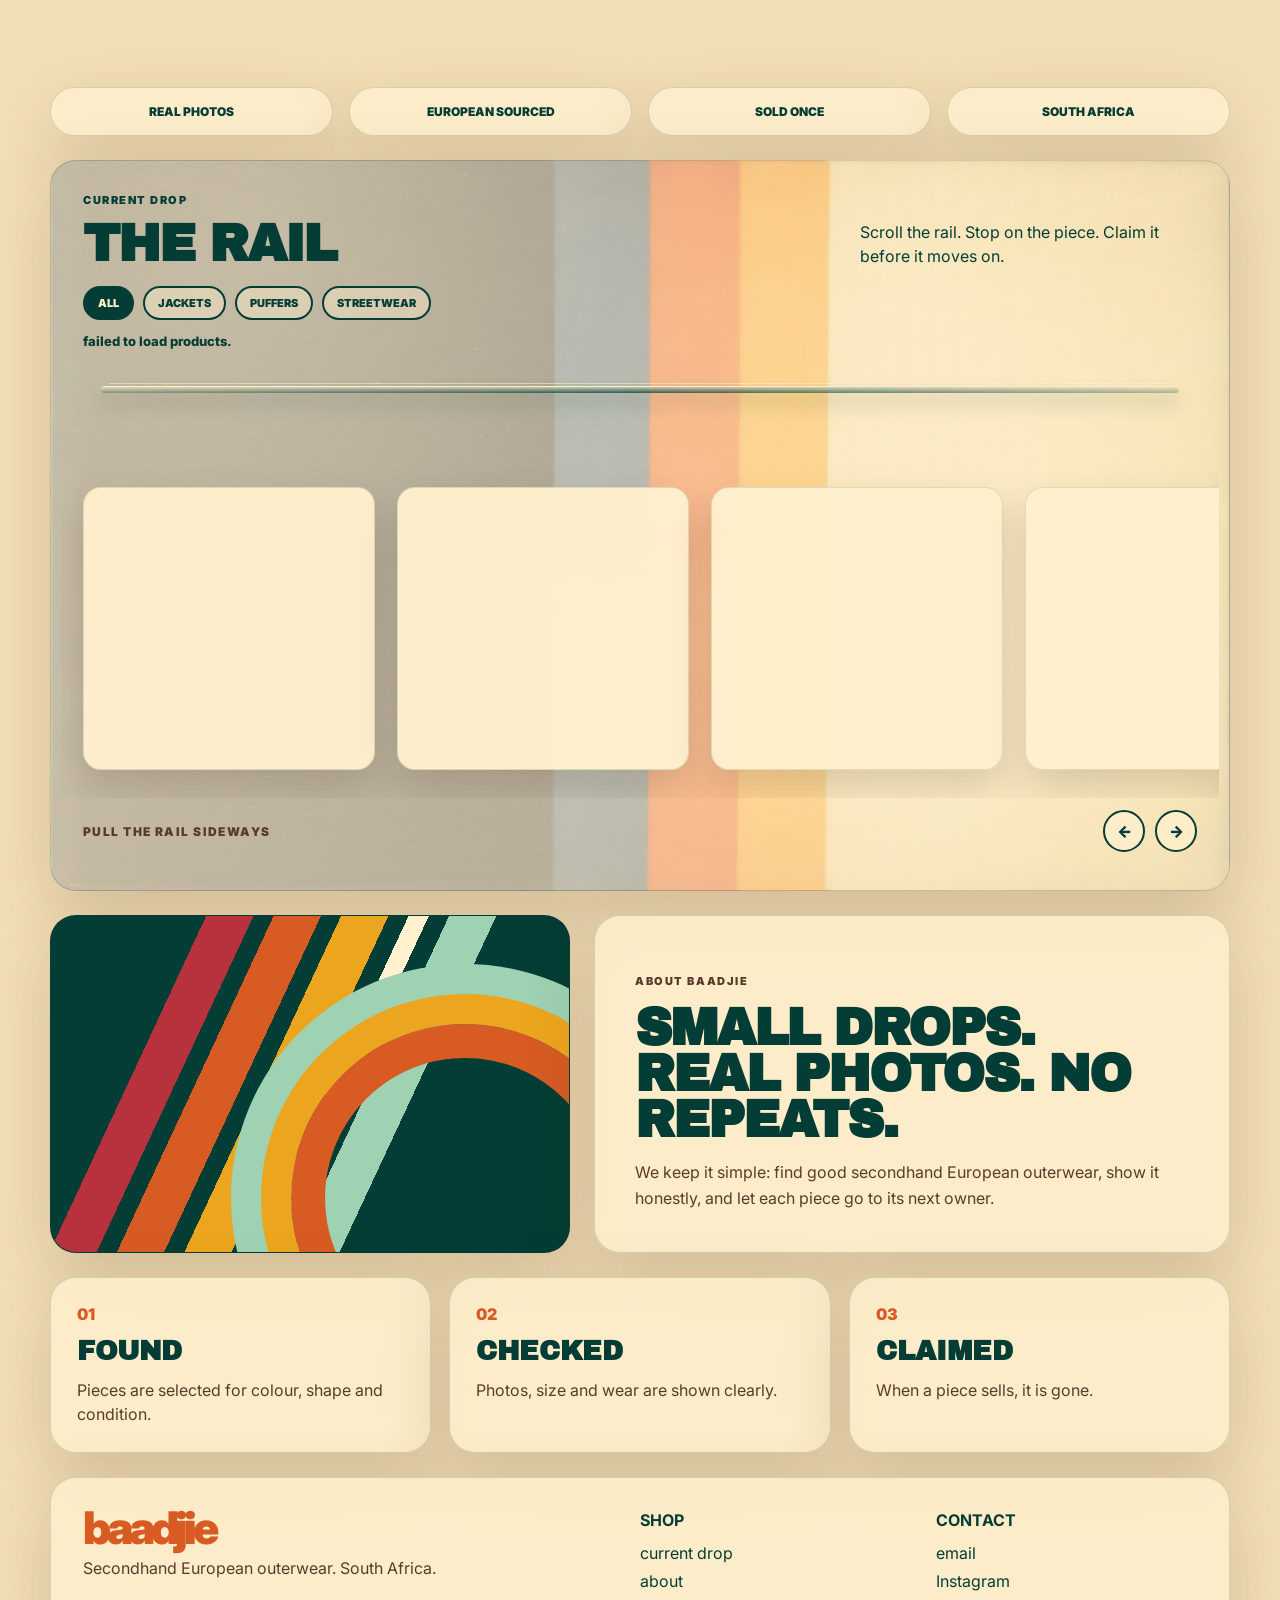
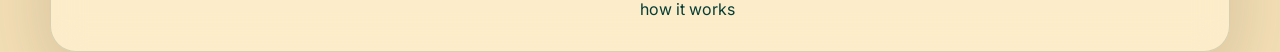
==== commit 862ce2ba: "Add files via upload" ====
--- a/index.html
+++ b/index.html
@@ -15,9 +15,7 @@
   <meta property="og:type" content="website" />
   <meta property="og:image" content="https://baadjie.co.za/assets/baadjie-bg.png" />
 
-  <link rel="stylesheet" href="styles.css?v=rail-wire-hangers-1" />
-  <link rel="preconnect" href="https://res.cloudinary.com" crossorigin />
-  <link rel="dns-prefetch" href="https://res.cloudinary.com" />
+  <link rel="stylesheet" href="styles.css?v=rails-from-original-plus-hangers-1" />
 </head>
 
 <body>
@@ -161,6 +159,6 @@
   </footer>
 
   <script src="config.js"></script>
-  <script src="script.js?v=rail-wire-hangers-1"></script>
+  <script src="script.js?v=rails-from-original-plus-hangers-1"></script>
 </body>
 </html>
--- a/styles.css
+++ b/styles.css
@@ -2375,537 +2375,229 @@
 
 
 /* =========================================================
-   FINAL RAIL + HANGER + MODAL FIX
-   This is the only product rail system that should win.
+   REAL FIX: ORIGINAL RAIL + VISIBLE HANGING WIRES
+   Keeps the original rail. Adds the missing long wire/loop from rail
+   to each product card. Does not rely on hidden pseudo-elements.
    ========================================================= */
 
-html{ scroll-behavior:auto; }
-
-.site-header,
-.panel,
-.mini-panel,
-.nav-pill{
-  backdrop-filter:none !important;
-  -webkit-backdrop-filter:none !important;
-}
-
-/* Product section must not clip vertical hangers, but grid must still scroll horizontally */
+/* Product panel clips horizontal overflow, but product grid itself can show vertical wires */
 .drops-panel{
   position:relative !important;
   overflow:hidden !important;
 }
 
-.product-grid{
+/* Keep the original rail visible above everything */
+.drops-panel .rail-static,
+.rail-static{
+  position:relative !important;
+  z-index:80 !important;
+  height:48px !important;
+  margin:14px 0 -18px !important;
+  pointer-events:none !important;
+}
+
+.rail-static::before{
+  content:"" !important;
+  position:absolute !important;
+  left:18px !important;
+  right:18px !important;
+  top:21px !important;
+  height:7px !important;
+  border-radius:999px !important;
+  background:
+    linear-gradient(180deg, rgba(255,240,206,.85), rgba(4,61,53,.14)),
+    linear-gradient(90deg, rgba(4,61,53,.20), rgba(4,61,53,.74), rgba(4,61,53,.20)) !important;
+  box-shadow:
+    0 10px 18px rgba(4,61,53,.20),
+    inset 0 1px 0 rgba(255,240,206,.85) !important;
+}
+
+.rail-static::after{
+  content:"" !important;
+  position:absolute !important;
+  left:26px !important;
+  right:26px !important;
+  top:18px !important;
+  height:1px !important;
+  background:rgba(255,240,206,.55) !important;
+}
+
+/* Bring the cards closer to the rail again, but leave enough room for wires */
+#product-grid.product-grid{
   display:flex !important;
   grid-template-columns:none !important;
   gap:22px !important;
   overflow-x:auto !important;
   overflow-y:visible !important;
-  scroll-snap-type:x mandatory;
-  scroll-behavior:smooth;
-  -webkit-overflow-scrolling:touch;
-  overscroll-behavior-x:contain;
-  padding:92px 22px 32px !important;
+  padding:92px 22px 28px !important;
   margin:0 -22px !important;
-  cursor:grab;
-  scrollbar-width:none;
+  scroll-snap-type:x mandatory !important;
+  scroll-behavior:smooth !important;
+  -webkit-overflow-scrolling:touch !important;
+  scrollbar-width:none !important;
+  cursor:grab !important;
   position:relative !important;
-  transform:translateZ(0);
-}
-
-.product-grid:active{ cursor:grabbing; }
-.product-grid::-webkit-scrollbar{ display:none; }
-
-.product-grid::before,
-.product-grid::after,
-.product-card::before,
-.product-card::after,
-.product-image::before,
-.product-image::after,
-.product-info::before{
+  z-index:20 !important;
+}
+
+#product-grid.product-grid::-webkit-scrollbar{
+  display:none !important;
+}
+
+/* Kill all old cartoon pseudo-hangers that kept fighting the real system */
+#product-grid.product-grid::before,
+#product-grid.product-grid::after,
+#product-grid .product-card::before,
+#product-grid .product-card::after,
+#product-grid .product-image::before,
+#product-grid .product-image::after,
+#product-grid .product-info::before{
   display:none !important;
   content:none !important;
 }
 
-.rail-static{
-  position:relative;
-  z-index:10;
-  height:54px;
-  margin:12px 0 -28px;
-  pointer-events:none;
-}
-
-.rail-static::before{
-  content:"";
-  position:absolute;
-  left:18px;
-  right:18px;
-  top:25px;
-  height:9px;
-  border-radius:999px;
-  background:
-    linear-gradient(180deg, rgba(255,240,206,.92), rgba(4,61,53,.18)),
-    linear-gradient(90deg, rgba(4,61,53,.28), rgba(4,61,53,.82), rgba(4,61,53,.28));
-  box-shadow:
-    0 12px 18px rgba(4,61,53,.20),
-    inset 0 1px 0 rgba(255,240,206,.90);
-}
-
-.rail-static::after{
-  content:"";
-  position:absolute;
-  left:25px;
-  right:25px;
-  top:22px;
-  height:1px;
-  background:rgba(255,240,206,.75);
-}
-
-.product-card{
-  flex:0 0 clamp(230px, 23vw, 292px) !important;
-  scroll-snap-align:center;
+/* Cards slide sideways like original rail */
+#product-grid .product-card{
+  flex:0 0 clamp(220px, 23vw, 292px) !important;
+  scroll-snap-align:center !important;
   position:relative !important;
   overflow:visible !important;
-  cursor:pointer;
+  cursor:pointer !important;
   animation:none !important;
-  contain:layout paint style;
-  transform-origin:50% -80px !important;
-}
-
-.product-card > .product-image,
-.product-card > .product-info{
+  transform-origin:50% -56px !important;
+}
+
+/* Card content stays neat; wire can sit outside card */
+#product-grid .product-card > .product-image,
+#product-grid .product-card > .product-info{
   overflow:hidden !important;
 }
 
-/* REAL CSS hanger */
-.rail-hanger{
-  position:absolute;
-  left:50%;
-  top:-78px;
-  width:96px;
-  height:78px;
-  transform:translateX(-50%);
-  z-index:80;
-  pointer-events:none;
-}
-
-.hanger-wire{
-  position:absolute;
-  left:50%;
-  top:0;
-  width:3px;
-  height:38px;
-  transform:translateX(-50%);
-  border-radius:999px;
-  background:linear-gradient(180deg, rgba(255,240,206,.92), rgba(4,61,53,.88));
-  box-shadow:0 8px 14px rgba(4,61,53,.18);
-}
-
-.hanger-hook{
-  position:absolute;
-  left:50%;
-  top:23px;
-  width:31px;
-  height:31px;
-  transform:translateX(-50%) rotate(-16deg);
-  border:3px solid rgba(4,61,53,.92);
-  border-left-color:transparent;
-  border-bottom-color:transparent;
-  border-radius:50%;
-  box-shadow:1px -1px 0 rgba(255,240,206,.55);
-}
-
-.hanger-left,
-.hanger-right{
-  position:absolute;
-  top:55px;
-  width:50px;
-  height:5px;
-  border-radius:999px;
-  background:rgba(4,61,53,.95);
-  box-shadow:
-    0 2px 0 rgba(255,240,206,.45) inset,
-    0 5px 8px rgba(4,61,53,.18);
-}
-
-.hanger-left{
-  right:50%;
-  transform-origin:right center;
-  transform:rotate(-24deg);
-}
-
-.hanger-right{
-  left:50%;
-  transform-origin:left center;
-  transform:rotate(24deg);
-}
-
-.hanger-neck{
-  position:absolute;
-  left:50%;
-  top:50px;
-  width:4px;
-  height:18px;
-  transform:translateX(-50%);
-  border-radius:999px;
-  background:rgba(4,61,53,.95);
-}
-
-.product-card-skeleton .rail-hanger{ display:none !important; }
-
-.product-image{
-  min-height:255px !important;
-  background-color:rgba(255,240,206,.82);
-  position:relative !important;
-  contain:layout paint;
-}
-
-.product-image img{
-  display:block !important;
-  width:auto !important;
-  height:auto !important;
-  max-width:96% !important;
-  max-height:96% !important;
-  object-fit:contain !important;
-  transform:translateZ(0);
-  backface-visibility:hidden;
-}
-
-.product-card-skeleton{
-  pointer-events:none;
-}
-
-.product-card-skeleton .product-image{
-  background:
-    linear-gradient(90deg, rgba(255,240,206,.56), rgba(255,240,206,.88), rgba(255,240,206,.56));
-  background-size:220% 100%;
-  animation:skeletonPulse 1.1s ease-in-out infinite;
-}
-
-.skeleton-line{
-  height:12px;
-  border-radius:999px;
-  background:rgba(4,61,53,.14);
-  margin-top:10px;
-}
-
-.skeleton-line.short{ width:42%; }
-.skeleton-line.title{ height:24px; width:78%; }
-
-@keyframes skeletonPulse{
-  0%{background-position:0% 0}
-  100%{background-position:220% 0}
-}
-
-.rail-controls{
-  display:flex !important;
-  justify-content:space-between;
-  align-items:center;
-  gap:14px;
-  margin:12px 0 0 !important;
-  position:relative;
-  z-index:20;
-}
-
-.rail-note{
-  color:var(--brown);
-  font-size:12px;
-  font-weight:900;
-  text-transform:uppercase;
-  letter-spacing:.12em;
-}
-
-.rail-buttons{ display:flex; gap:10px; }
-
-.rail-button{
-  width:42px;
-  height:42px;
-  border-radius:999px;
-  border:2px solid var(--green);
-  background:rgba(255,240,206,.78);
-  color:var(--green);
-  font-weight:900;
-  cursor:pointer;
-  transition:.18s ease;
-}
-
-.rail-button:hover{
-  background:var(--green);
-  color:var(--paper);
-}
-
-.product-card.is-popping-out{
-  z-index:999 !important;
-  animation:baadjieCardPopStable .16s cubic-bezier(.16,1,.3,1) both !important;
-}
-
-@keyframes baadjieCardPopStable{
-  from{transform:translateY(0) scale(1)}
-  to{transform:translateY(-10px) scale(1.02)}
-}
-
-/* Modal */
-.product-fullscreen{
-  position:fixed !important;
-  inset:0 !important;
-  z-index:10000 !important;
-  display:none !important;
-  align-items:center !important;
-  justify-content:center !important;
-  padding:22px !important;
-  background:rgba(4,61,53,.72) !important;
-  backdrop-filter:none !important;
-  -webkit-backdrop-filter:none !important;
-}
-
-.product-fullscreen.is-open{ display:flex !important; }
-
-.product-fullscreen-card{
-  width:min(1060px,100%) !important;
-  max-height:90vh !important;
-  overflow:auto !important;
-  display:grid !important;
-  grid-template-columns:1.05fr .95fr !important;
-  background:var(--paper) !important;
-  border:2px solid var(--green) !important;
-  border-radius:18px !important;
-  box-shadow:0 40px 120px rgba(0,0,0,.34) !important;
-}
-
-.product-fullscreen-image{
-  min-height:590px !important;
-  padding:30px !important;
-  display:flex !important;
-  align-items:center !important;
-  justify-content:center !important;
-  background-size:cover !important;
-  background-position:center !important;
-}
-
-.product-fullscreen-image img{
-  width:auto !important;
-  height:auto !important;
-  max-width:96% !important;
-  max-height:560px !important;
-  object-fit:contain !important;
-  filter:drop-shadow(0 24px 24px rgba(0,0,0,.4));
-}
-
-.product-fullscreen-info{
-  padding:42px !important;
-  display:flex !important;
-  flex-direction:column !important;
-  justify-content:center !important;
-}
-
-.product-fullscreen-close{
-  position:fixed !important;
-  right:18px !important;
-  top:18px !important;
-  z-index:10001 !important;
-  border:2px solid var(--green) !important;
-  border-radius:999px !important;
-  background:var(--paper) !important;
-  color:var(--green) !important;
-  padding:11px 15px !important;
-  font-weight:900 !important;
-  text-transform:uppercase !important;
-  cursor:pointer !important;
-}
-
-body.modal-open{ overflow:hidden !important; }
-
-.process,
-.about,
-.site-footer{
-  content-visibility:auto;
-  contain-intrinsic-size:500px;
-}
-
-@media(max-width:700px){
-  .product-grid{
-    padding:82px 16px 28px !important;
-    margin:0 -16px !important;
-    gap:16px !important;
-  }
-
-  .product-card{
-    flex-basis:76vw !important;
-  }
-
-  .rail-hanger{
-    top:-70px;
-    width:82px;
-    height:70px;
-  }
-
-  .hanger-wire{ height:34px; }
-  .hanger-hook{ top:21px; width:27px; height:27px; }
-
-  .hanger-left,
-  .hanger-right{
-    top:50px;
-    width:43px;
-  }
-
-  .hanger-neck{ top:46px; height:16px; }
-
-  .product-image{ min-height:230px !important; }
-
-  .product-fullscreen{
-    padding:10px !important;
-    align-items:stretch !important;
-  }
-
-  .product-fullscreen-card{
-    grid-template-columns:1fr !important;
-    max-height:calc(100vh - 20px) !important;
-  }
-
-  .product-fullscreen-image{
-    min-height:45vh !important;
-    padding:18px !important;
-  }
-
-  .product-fullscreen-image img{
-    max-height:42vh !important;
-  }
-
-  .product-fullscreen-info{
-    padding:24px !important;
-  }
-
-  .product-fullscreen-title{
-    font-size:36px !important;
-  }
-}
-
-
-
-
-
-/* =========================================================
-   FINAL VISIBLE RAIL WIRES
-   Product modal already works. This fixes the missing
-   visible hanger/wire connection from rail to cards.
-   ========================================================= */
-
-#product-grid.product-grid{
-  padding-top:150px !important;
-  overflow-x:auto !important;
-  overflow-y:visible !important;
-}
-
-.drops-panel,
-#product-grid.product-grid,
-#product-grid .product-card{
-  overflow:visible !important;
-}
-
-#product-grid .product-card{
-  position:relative !important;
-  overflow:visible !important;
-}
-
-#product-grid .product-card > .product-image{
-  border-radius:18px 18px 0 0;
-}
-
-/* Product photos already include the hanger. Show only wire + rail loop. */
-#product-grid .hanger-left,
-#product-grid .hanger-right,
-#product-grid .hanger-neck{
-  display:none !important;
-}
-
-#product-grid .rail-hanger{
+/* The actual missing piece: visible wire and loop from the rail */
+#product-grid .rail-wire-hanger{
   display:block !important;
   position:absolute !important;
   left:50% !important;
-  top:-142px !important;
-  width:42px !important;
-  height:142px !important;
+  top:-88px !important;
+  width:44px !important;
+  height:92px !important;
   transform:translateX(-50%) !important;
-  z-index:99999 !important;
+  z-index:70 !important;
   pointer-events:none !important;
   opacity:1 !important;
 }
 
-#product-grid .hanger-wire{
-  display:block !important;
-  position:absolute !important;
-  left:50% !important;
-  top:9px !important;
-  width:2px !important;
-  height:126px !important;
-  transform:translateX(-50%) !important;
-  border-radius:999px !important;
-  background:linear-gradient(
-    180deg,
-    rgba(4,61,53,.88) 0%,
-    rgba(4,61,53,.78) 50%,
-    rgba(4,61,53,.56) 100%
-  ) !important;
-  box-shadow:
-    0 0 0 1px rgba(255,240,206,.38),
-    0 10px 18px rgba(4,61,53,.20) !important;
-}
-
-#product-grid .hanger-hook{
+/* loop wrapping visually around the rail */
+#product-grid .rail-loop{
   display:block !important;
   position:absolute !important;
   left:50% !important;
   top:0 !important;
   width:42px !important;
-  height:12px !important;
+  height:13px !important;
   transform:translateX(-50%) !important;
   border:3px solid rgba(4,61,53,.92) !important;
   border-radius:999px !important;
   background:rgba(255,240,206,.18) !important;
   box-shadow:
-    0 1px 0 rgba(255,240,206,.75) inset,
-    0 5px 10px rgba(4,61,53,.22) !important;
-}
-
-#product-grid .rail-hanger::after{
+    0 1px 0 rgba(255,240,206,.7) inset,
+    0 5px 10px rgba(4,61,53,.18) !important;
+}
+
+/* long hanging wire */
+#product-grid .rail-wire{
+  display:block !important;
+  position:absolute !important;
+  left:50% !important;
+  top:11px !important;
+  width:2px !important;
+  height:78px !important;
+  transform:translateX(-50%) !important;
+  border-radius:999px !important;
+  background:linear-gradient(
+    180deg,
+    rgba(4,61,53,.88),
+    rgba(4,61,53,.60)
+  ) !important;
+  box-shadow:
+    0 0 0 1px rgba(255,240,206,.35),
+    0 10px 16px rgba(4,61,53,.18) !important;
+}
+
+/* tiny dot where it reaches the photo hanger */
+#product-grid .rail-wire-hanger::after{
   content:"" !important;
   position:absolute !important;
   left:50% !important;
-  bottom:0 !important;
+  bottom:-1px !important;
   width:7px !important;
   height:7px !important;
   transform:translateX(-50%) !important;
-  border-radius:999px !important;
-  background:rgba(4,61,53,.78) !important;
-  box-shadow:0 0 0 2px rgba(255,240,206,.30) !important;
-}
-
-#product-grid .product-card-skeleton .rail-hanger{
+  border-radius:50% !important;
+  background:rgba(4,61,53,.72) !important;
+  box-shadow:0 0 0 2px rgba(255,240,206,.32) !important;
+}
+
+/* Hide wires on loading cards */
+#product-grid .product-card-skeleton .rail-wire-hanger{
   display:none !important;
 }
 
-.rail-static{
-  z-index:100000 !important;
-}
-
+/* restore normal image size */
+#product-grid .product-image{
+  height:255px !important;
+  min-height:255px !important;
+  padding:8px !important;
+}
+
+#product-grid .product-image img{
+  max-width:96% !important;
+  max-height:96% !important;
+  width:auto !important;
+  height:auto !important;
+  object-fit:contain !important;
+}
+
+/* whole card modal must keep working */
+#product-grid .product-card,
+#product-grid .product-card *{
+  user-select:none;
+}
+
+#product-grid .product-link{
+  pointer-events:auto;
+}
+
+/* Mobile */
 @media(max-width:700px){
   #product-grid.product-grid{
-    padding-top:128px !important;
-  }
-
-  #product-grid .rail-hanger{
-    top:-122px !important;
-    height:122px !important;
-  }
-
-  #product-grid .hanger-wire{
-    height:108px !important;
-  }
-
-  #product-grid .hanger-hook{
+    padding:82px 16px 24px !important;
+    margin:0 -16px !important;
+    gap:16px !important;
+  }
+
+  #product-grid .product-card{
+    flex-basis:76vw !important;
+  }
+
+  #product-grid .rail-wire-hanger{
+    top:-78px !important;
+    height:82px !important;
+  }
+
+  #product-grid .rail-loop{
     width:34px !important;
-    height:10px !important;
+    height:11px !important;
     border-width:2px !important;
   }
-}
-
+
+  #product-grid .rail-wire{
+    height:68px !important;
+  }
+
+  #product-grid .product-image{
+    height:230px !important;
+    min-height:230px !important;
+  }
+}
+
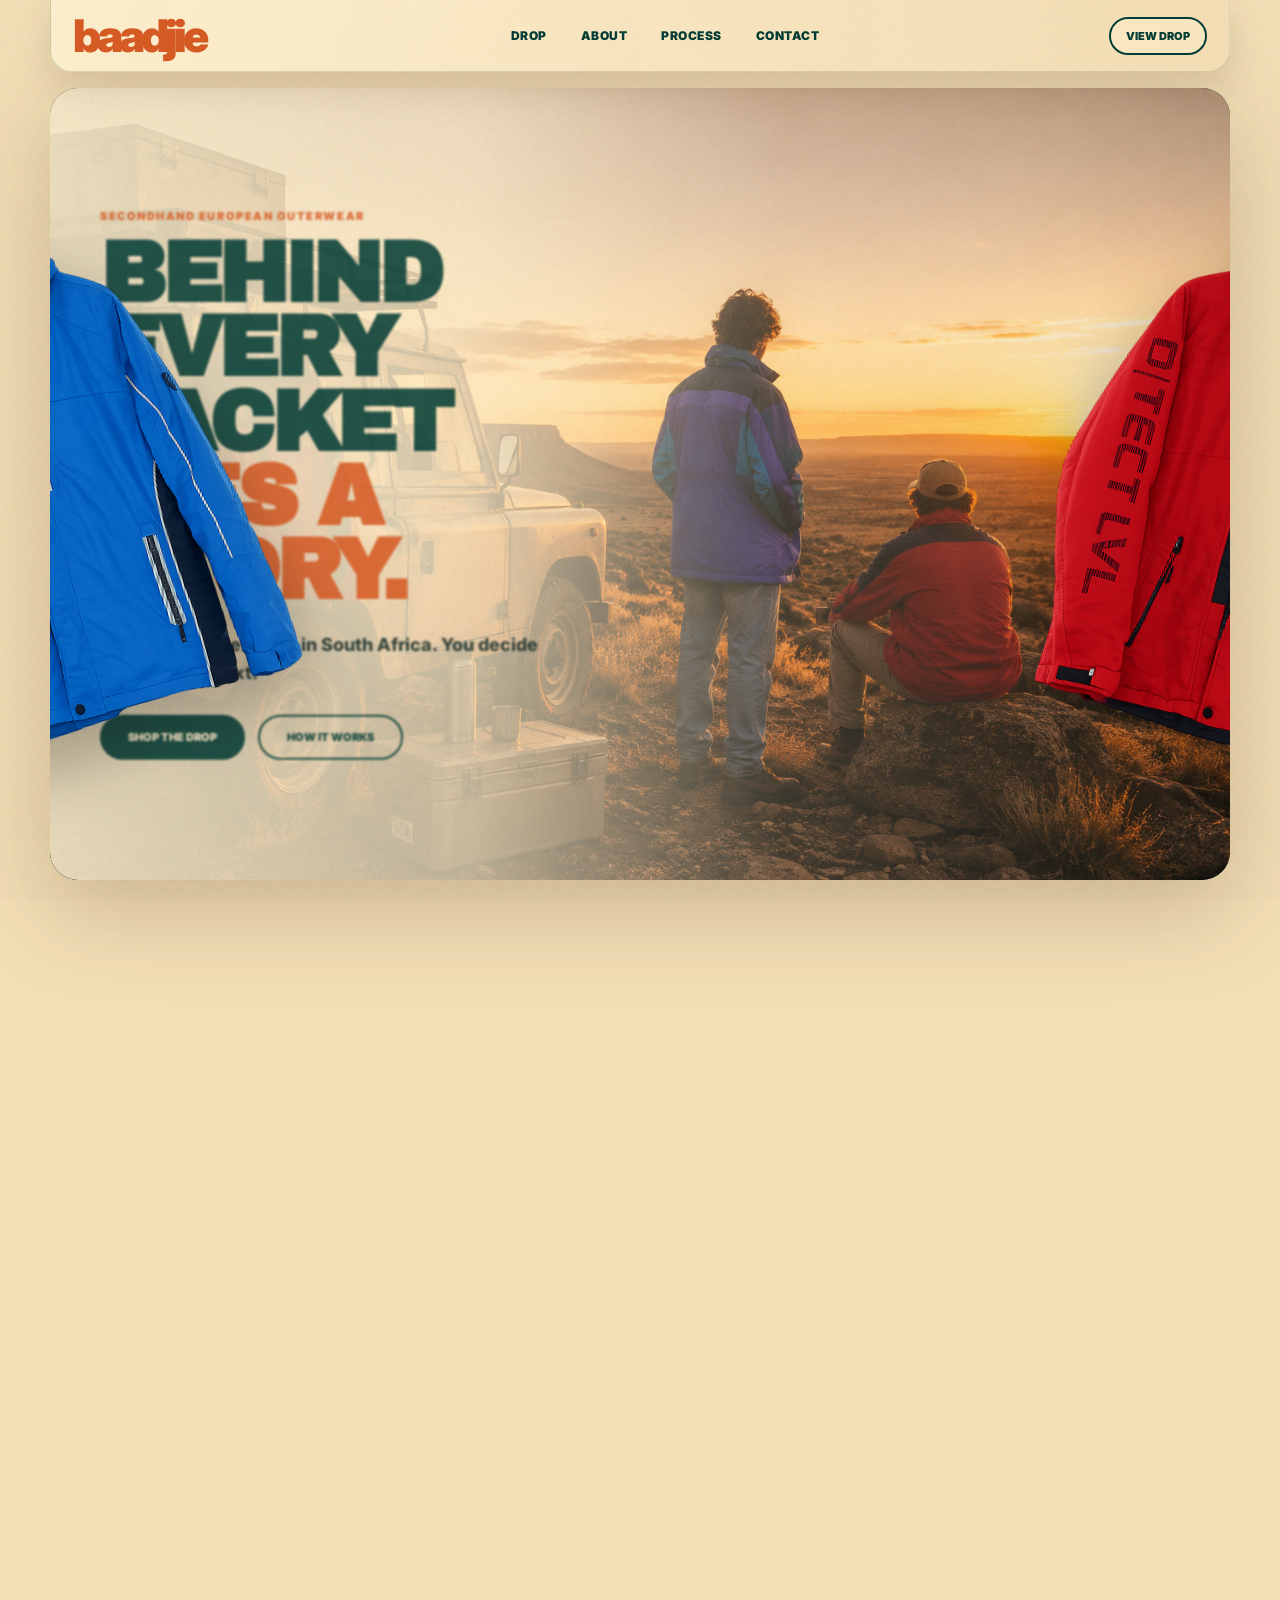
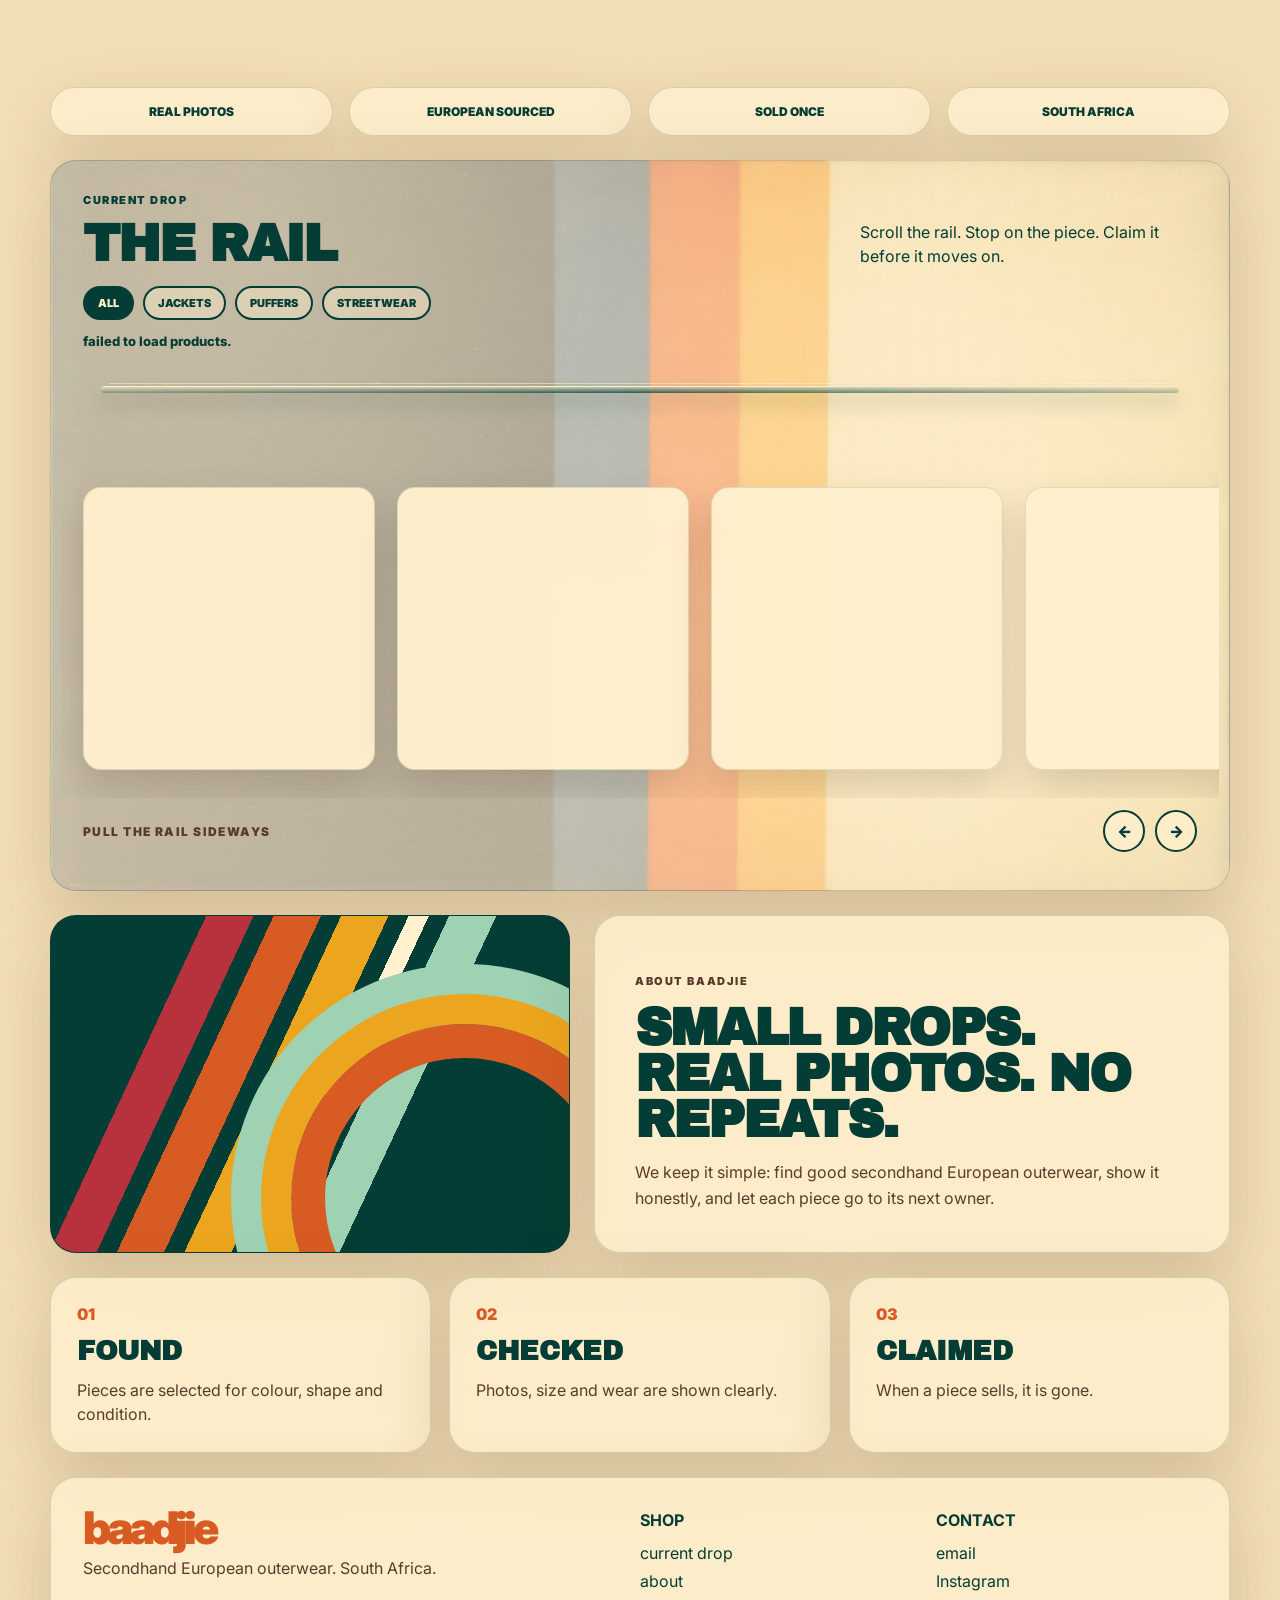
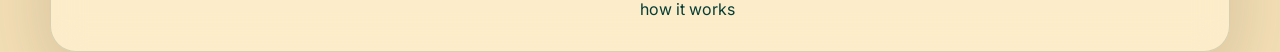
==== commit dd7af3fd: "Add files via upload" ====
--- a/index.html
+++ b/index.html
@@ -15,7 +15,7 @@
   <meta property="og:type" content="website" />
   <meta property="og:image" content="https://baadjie.co.za/assets/baadjie-bg.png" />
 
-  <link rel="stylesheet" href="styles.css?v=rails-from-original-plus-hangers-1" />
+  <link rel="stylesheet" href="styles.css?v=whole-card-click-1" />
 </head>
 
 <body>
@@ -159,6 +159,6 @@
   </footer>
 
   <script src="config.js"></script>
-  <script src="script.js?v=rails-from-original-plus-hangers-1"></script>
+  <script src="script.js?v=whole-card-click-1"></script>
 </body>
 </html>
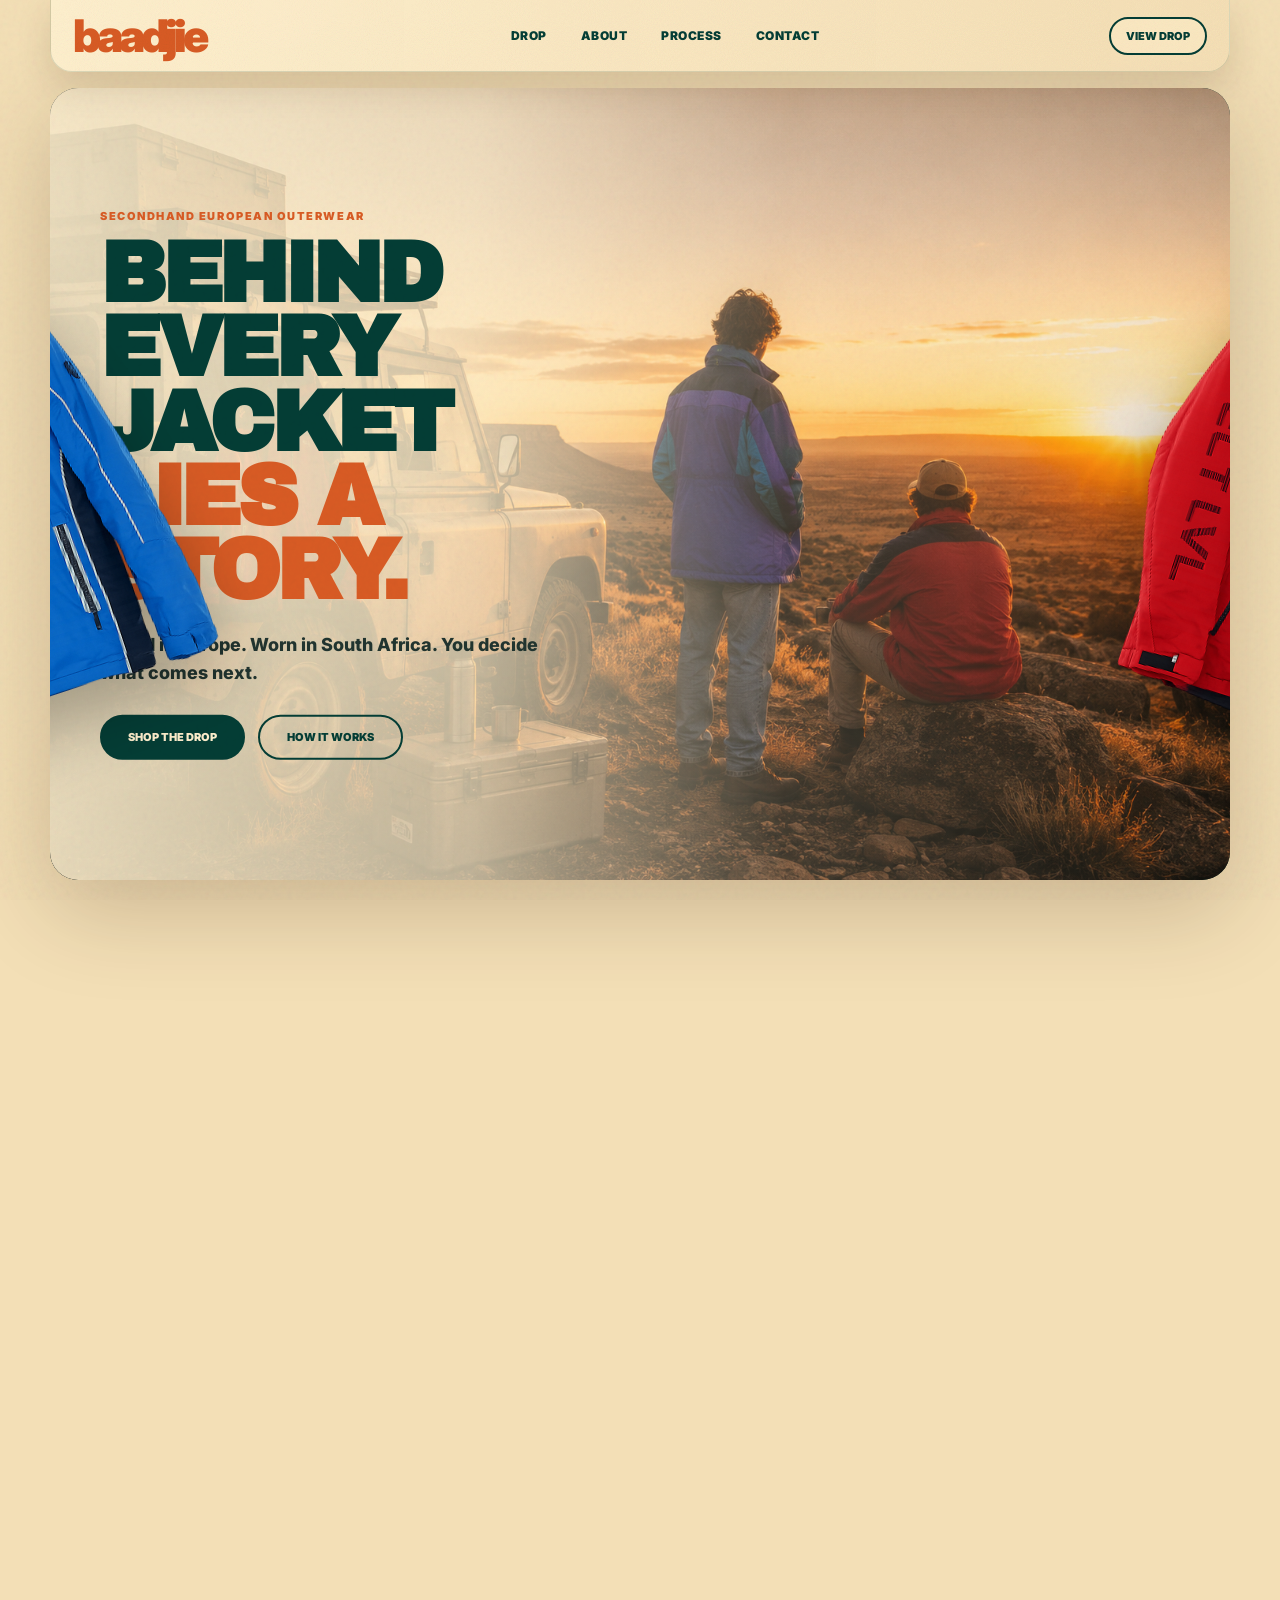
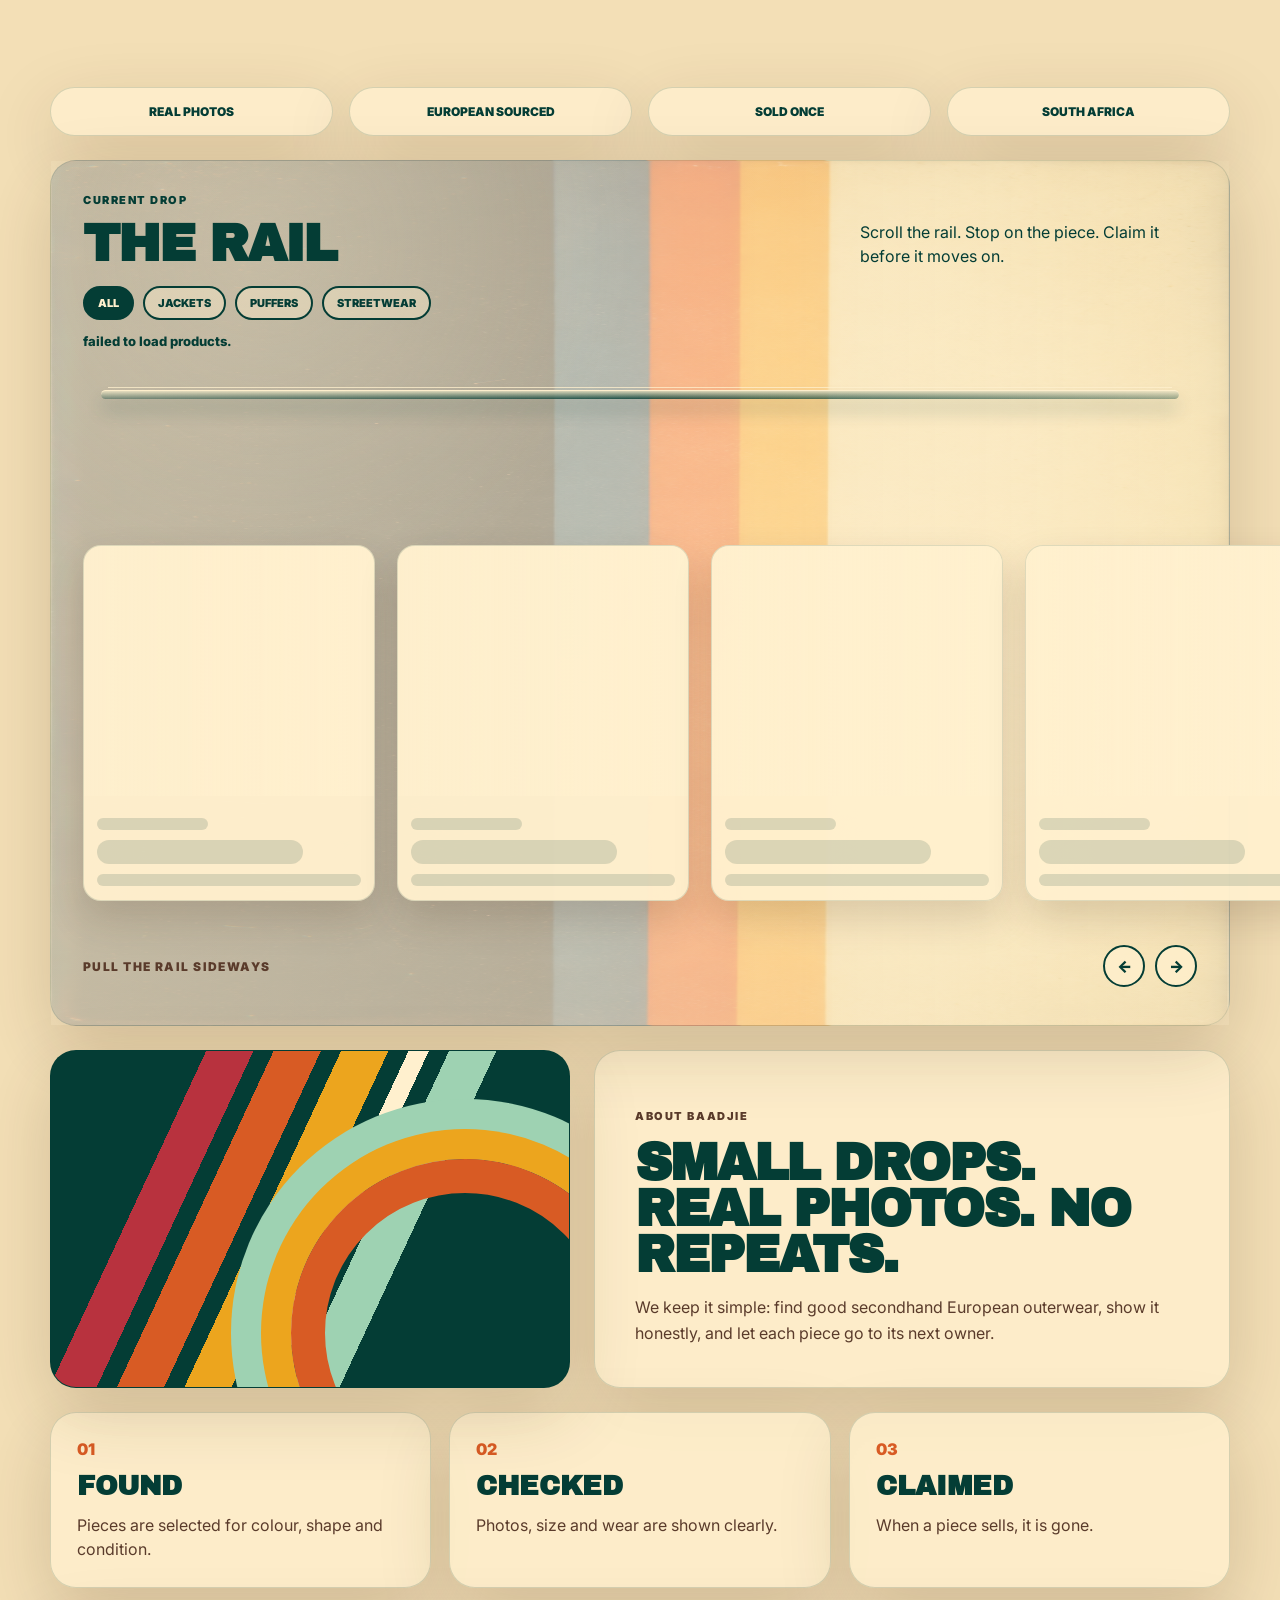
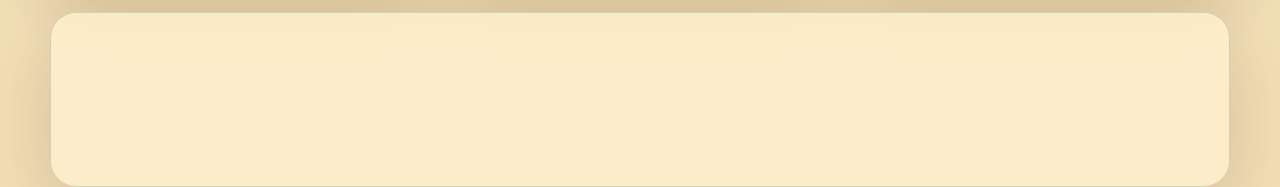
==== commit 739d442a: "Add files via upload" ====
--- a/index.html
+++ b/index.html
@@ -15,7 +15,9 @@
   <meta property="og:type" content="website" />
   <meta property="og:image" content="https://baadjie.co.za/assets/baadjie-bg.png" />
 
-  <link rel="stylesheet" href="styles.css?v=whole-card-click-1" />
+  <link rel="stylesheet" href="styles.css?v=whole-card-open-final-2" />
+  <link rel="preconnect" href="https://res.cloudinary.com" crossorigin />
+  <link rel="dns-prefetch" href="https://res.cloudinary.com" />
 </head>
 
 <body>
@@ -159,6 +161,6 @@
   </footer>
 
   <script src="config.js"></script>
-  <script src="script.js?v=whole-card-click-1"></script>
+  <script src="script.js?v=whole-card-open-final-2"></script>
 </body>
 </html>
--- a/styles.css
+++ b/styles.css
@@ -2375,229 +2375,555 @@
 
 
 /* =========================================================
-   REAL FIX: ORIGINAL RAIL + VISIBLE HANGING WIRES
-   Keeps the original rail. Adds the missing long wire/loop from rail
-   to each product card. Does not rely on hidden pseudo-elements.
+   FINAL RAIL + HANGER + MODAL FIX
+   This is the only product rail system that should win.
    ========================================================= */
 
-/* Product panel clips horizontal overflow, but product grid itself can show vertical wires */
+html{ scroll-behavior:auto; }
+
+.site-header,
+.panel,
+.mini-panel,
+.nav-pill{
+  backdrop-filter:none !important;
+  -webkit-backdrop-filter:none !important;
+}
+
+/* Product section must not clip vertical hangers, but grid must still scroll horizontally */
 .drops-panel{
   position:relative !important;
   overflow:hidden !important;
 }
 
-/* Keep the original rail visible above everything */
-.drops-panel .rail-static,
-.rail-static{
-  position:relative !important;
-  z-index:80 !important;
-  height:48px !important;
-  margin:14px 0 -18px !important;
-  pointer-events:none !important;
-}
-
-.rail-static::before{
-  content:"" !important;
-  position:absolute !important;
-  left:18px !important;
-  right:18px !important;
-  top:21px !important;
-  height:7px !important;
-  border-radius:999px !important;
-  background:
-    linear-gradient(180deg, rgba(255,240,206,.85), rgba(4,61,53,.14)),
-    linear-gradient(90deg, rgba(4,61,53,.20), rgba(4,61,53,.74), rgba(4,61,53,.20)) !important;
-  box-shadow:
-    0 10px 18px rgba(4,61,53,.20),
-    inset 0 1px 0 rgba(255,240,206,.85) !important;
-}
-
-.rail-static::after{
-  content:"" !important;
-  position:absolute !important;
-  left:26px !important;
-  right:26px !important;
-  top:18px !important;
-  height:1px !important;
-  background:rgba(255,240,206,.55) !important;
-}
-
-/* Bring the cards closer to the rail again, but leave enough room for wires */
-#product-grid.product-grid{
+.product-grid{
   display:flex !important;
   grid-template-columns:none !important;
   gap:22px !important;
   overflow-x:auto !important;
   overflow-y:visible !important;
-  padding:92px 22px 28px !important;
+  scroll-snap-type:x mandatory;
+  scroll-behavior:smooth;
+  -webkit-overflow-scrolling:touch;
+  overscroll-behavior-x:contain;
+  padding:92px 22px 32px !important;
   margin:0 -22px !important;
-  scroll-snap-type:x mandatory !important;
-  scroll-behavior:smooth !important;
-  -webkit-overflow-scrolling:touch !important;
-  scrollbar-width:none !important;
-  cursor:grab !important;
+  cursor:grab;
+  scrollbar-width:none;
   position:relative !important;
-  z-index:20 !important;
-}
-
-#product-grid.product-grid::-webkit-scrollbar{
-  display:none !important;
-}
-
-/* Kill all old cartoon pseudo-hangers that kept fighting the real system */
-#product-grid.product-grid::before,
-#product-grid.product-grid::after,
-#product-grid .product-card::before,
-#product-grid .product-card::after,
-#product-grid .product-image::before,
-#product-grid .product-image::after,
-#product-grid .product-info::before{
+  transform:translateZ(0);
+}
+
+.product-grid:active{ cursor:grabbing; }
+.product-grid::-webkit-scrollbar{ display:none; }
+
+.product-grid::before,
+.product-grid::after,
+.product-card::before,
+.product-card::after,
+.product-image::before,
+.product-image::after,
+.product-info::before{
   display:none !important;
   content:none !important;
 }
 
-/* Cards slide sideways like original rail */
-#product-grid .product-card{
-  flex:0 0 clamp(220px, 23vw, 292px) !important;
-  scroll-snap-align:center !important;
+.rail-static{
+  position:relative;
+  z-index:10;
+  height:54px;
+  margin:12px 0 -28px;
+  pointer-events:none;
+}
+
+.rail-static::before{
+  content:"";
+  position:absolute;
+  left:18px;
+  right:18px;
+  top:25px;
+  height:9px;
+  border-radius:999px;
+  background:
+    linear-gradient(180deg, rgba(255,240,206,.92), rgba(4,61,53,.18)),
+    linear-gradient(90deg, rgba(4,61,53,.28), rgba(4,61,53,.82), rgba(4,61,53,.28));
+  box-shadow:
+    0 12px 18px rgba(4,61,53,.20),
+    inset 0 1px 0 rgba(255,240,206,.90);
+}
+
+.rail-static::after{
+  content:"";
+  position:absolute;
+  left:25px;
+  right:25px;
+  top:22px;
+  height:1px;
+  background:rgba(255,240,206,.75);
+}
+
+.product-card{
+  flex:0 0 clamp(230px, 23vw, 292px) !important;
+  scroll-snap-align:center;
   position:relative !important;
   overflow:visible !important;
+  cursor:pointer;
+  animation:none !important;
+  contain:layout paint style;
+  transform-origin:50% -80px !important;
+}
+
+.product-card > .product-image,
+.product-card > .product-info{
+  overflow:hidden !important;
+}
+
+/* REAL CSS hanger */
+.rail-hanger{
+  position:absolute;
+  left:50%;
+  top:-78px;
+  width:96px;
+  height:78px;
+  transform:translateX(-50%);
+  z-index:80;
+  pointer-events:none;
+}
+
+.hanger-wire{
+  position:absolute;
+  left:50%;
+  top:0;
+  width:3px;
+  height:38px;
+  transform:translateX(-50%);
+  border-radius:999px;
+  background:linear-gradient(180deg, rgba(255,240,206,.92), rgba(4,61,53,.88));
+  box-shadow:0 8px 14px rgba(4,61,53,.18);
+}
+
+.hanger-hook{
+  position:absolute;
+  left:50%;
+  top:23px;
+  width:31px;
+  height:31px;
+  transform:translateX(-50%) rotate(-16deg);
+  border:3px solid rgba(4,61,53,.92);
+  border-left-color:transparent;
+  border-bottom-color:transparent;
+  border-radius:50%;
+  box-shadow:1px -1px 0 rgba(255,240,206,.55);
+}
+
+.hanger-left,
+.hanger-right{
+  position:absolute;
+  top:55px;
+  width:50px;
+  height:5px;
+  border-radius:999px;
+  background:rgba(4,61,53,.95);
+  box-shadow:
+    0 2px 0 rgba(255,240,206,.45) inset,
+    0 5px 8px rgba(4,61,53,.18);
+}
+
+.hanger-left{
+  right:50%;
+  transform-origin:right center;
+  transform:rotate(-24deg);
+}
+
+.hanger-right{
+  left:50%;
+  transform-origin:left center;
+  transform:rotate(24deg);
+}
+
+.hanger-neck{
+  position:absolute;
+  left:50%;
+  top:50px;
+  width:4px;
+  height:18px;
+  transform:translateX(-50%);
+  border-radius:999px;
+  background:rgba(4,61,53,.95);
+}
+
+.product-card-skeleton .rail-hanger{ display:none !important; }
+
+.product-image{
+  min-height:255px !important;
+  background-color:rgba(255,240,206,.82);
+  position:relative !important;
+  contain:layout paint;
+}
+
+.product-image img{
+  display:block !important;
+  width:auto !important;
+  height:auto !important;
+  max-width:96% !important;
+  max-height:96% !important;
+  object-fit:contain !important;
+  transform:translateZ(0);
+  backface-visibility:hidden;
+}
+
+.product-card-skeleton{
+  pointer-events:none;
+}
+
+.product-card-skeleton .product-image{
+  background:
+    linear-gradient(90deg, rgba(255,240,206,.56), rgba(255,240,206,.88), rgba(255,240,206,.56));
+  background-size:220% 100%;
+  animation:skeletonPulse 1.1s ease-in-out infinite;
+}
+
+.skeleton-line{
+  height:12px;
+  border-radius:999px;
+  background:rgba(4,61,53,.14);
+  margin-top:10px;
+}
+
+.skeleton-line.short{ width:42%; }
+.skeleton-line.title{ height:24px; width:78%; }
+
+@keyframes skeletonPulse{
+  0%{background-position:0% 0}
+  100%{background-position:220% 0}
+}
+
+.rail-controls{
+  display:flex !important;
+  justify-content:space-between;
+  align-items:center;
+  gap:14px;
+  margin:12px 0 0 !important;
+  position:relative;
+  z-index:20;
+}
+
+.rail-note{
+  color:var(--brown);
+  font-size:12px;
+  font-weight:900;
+  text-transform:uppercase;
+  letter-spacing:.12em;
+}
+
+.rail-buttons{ display:flex; gap:10px; }
+
+.rail-button{
+  width:42px;
+  height:42px;
+  border-radius:999px;
+  border:2px solid var(--green);
+  background:rgba(255,240,206,.78);
+  color:var(--green);
+  font-weight:900;
+  cursor:pointer;
+  transition:.18s ease;
+}
+
+.rail-button:hover{
+  background:var(--green);
+  color:var(--paper);
+}
+
+.product-card.is-popping-out{
+  z-index:999 !important;
+  animation:baadjieCardPopStable .16s cubic-bezier(.16,1,.3,1) both !important;
+}
+
+@keyframes baadjieCardPopStable{
+  from{transform:translateY(0) scale(1)}
+  to{transform:translateY(-10px) scale(1.02)}
+}
+
+/* Modal */
+.product-fullscreen{
+  position:fixed !important;
+  inset:0 !important;
+  z-index:10000 !important;
+  display:none !important;
+  align-items:center !important;
+  justify-content:center !important;
+  padding:22px !important;
+  background:rgba(4,61,53,.72) !important;
+  backdrop-filter:none !important;
+  -webkit-backdrop-filter:none !important;
+}
+
+.product-fullscreen.is-open{ display:flex !important; }
+
+.product-fullscreen-card{
+  width:min(1060px,100%) !important;
+  max-height:90vh !important;
+  overflow:auto !important;
+  display:grid !important;
+  grid-template-columns:1.05fr .95fr !important;
+  background:var(--paper) !important;
+  border:2px solid var(--green) !important;
+  border-radius:18px !important;
+  box-shadow:0 40px 120px rgba(0,0,0,.34) !important;
+}
+
+.product-fullscreen-image{
+  min-height:590px !important;
+  padding:30px !important;
+  display:flex !important;
+  align-items:center !important;
+  justify-content:center !important;
+  background-size:cover !important;
+  background-position:center !important;
+}
+
+.product-fullscreen-image img{
+  width:auto !important;
+  height:auto !important;
+  max-width:96% !important;
+  max-height:560px !important;
+  object-fit:contain !important;
+  filter:drop-shadow(0 24px 24px rgba(0,0,0,.4));
+}
+
+.product-fullscreen-info{
+  padding:42px !important;
+  display:flex !important;
+  flex-direction:column !important;
+  justify-content:center !important;
+}
+
+.product-fullscreen-close{
+  position:fixed !important;
+  right:18px !important;
+  top:18px !important;
+  z-index:10001 !important;
+  border:2px solid var(--green) !important;
+  border-radius:999px !important;
+  background:var(--paper) !important;
+  color:var(--green) !important;
+  padding:11px 15px !important;
+  font-weight:900 !important;
+  text-transform:uppercase !important;
   cursor:pointer !important;
-  animation:none !important;
-  transform-origin:50% -56px !important;
-}
-
-/* Card content stays neat; wire can sit outside card */
-#product-grid .product-card > .product-image,
-#product-grid .product-card > .product-info{
-  overflow:hidden !important;
-}
-
-/* The actual missing piece: visible wire and loop from the rail */
-#product-grid .rail-wire-hanger{
+}
+
+body.modal-open{ overflow:hidden !important; }
+
+.process,
+.about,
+.site-footer{
+  content-visibility:auto;
+  contain-intrinsic-size:500px;
+}
+
+@media(max-width:700px){
+  .product-grid{
+    padding:82px 16px 28px !important;
+    margin:0 -16px !important;
+    gap:16px !important;
+  }
+
+  .product-card{
+    flex-basis:76vw !important;
+  }
+
+  .rail-hanger{
+    top:-70px;
+    width:82px;
+    height:70px;
+  }
+
+  .hanger-wire{ height:34px; }
+  .hanger-hook{ top:21px; width:27px; height:27px; }
+
+  .hanger-left,
+  .hanger-right{
+    top:50px;
+    width:43px;
+  }
+
+  .hanger-neck{ top:46px; height:16px; }
+
+  .product-image{ min-height:230px !important; }
+
+  .product-fullscreen{
+    padding:10px !important;
+    align-items:stretch !important;
+  }
+
+  .product-fullscreen-card{
+    grid-template-columns:1fr !important;
+    max-height:calc(100vh - 20px) !important;
+  }
+
+  .product-fullscreen-image{
+    min-height:45vh !important;
+    padding:18px !important;
+  }
+
+  .product-fullscreen-image img{
+    max-height:42vh !important;
+  }
+
+  .product-fullscreen-info{
+    padding:24px !important;
+  }
+
+  .product-fullscreen-title{
+    font-size:36px !important;
+  }
+}
+
+
+
+
+
+/* =========================================================
+   FINAL VISIBLE RAIL WIRES
+   Product modal already works. This fixes the missing
+   visible hanger/wire connection from rail to cards.
+   ========================================================= */
+
+#product-grid.product-grid{
+  padding-top:150px !important;
+  overflow-x:auto !important;
+  overflow-y:visible !important;
+}
+
+.drops-panel,
+#product-grid.product-grid,
+#product-grid .product-card{
+  overflow:visible !important;
+}
+
+#product-grid .product-card{
+  position:relative !important;
+  overflow:visible !important;
+}
+
+#product-grid .product-card > .product-image{
+  border-radius:18px 18px 0 0;
+}
+
+/* Product photos already include the hanger. Show only wire + rail loop. */
+#product-grid .hanger-left,
+#product-grid .hanger-right,
+#product-grid .hanger-neck{
+  display:none !important;
+}
+
+#product-grid .rail-hanger{
   display:block !important;
   position:absolute !important;
   left:50% !important;
-  top:-88px !important;
-  width:44px !important;
-  height:92px !important;
+  top:-142px !important;
+  width:42px !important;
+  height:142px !important;
   transform:translateX(-50%) !important;
-  z-index:70 !important;
+  z-index:99999 !important;
   pointer-events:none !important;
   opacity:1 !important;
 }
 
-/* loop wrapping visually around the rail */
-#product-grid .rail-loop{
+#product-grid .hanger-wire{
+  display:block !important;
+  position:absolute !important;
+  left:50% !important;
+  top:9px !important;
+  width:2px !important;
+  height:126px !important;
+  transform:translateX(-50%) !important;
+  border-radius:999px !important;
+  background:linear-gradient(
+    180deg,
+    rgba(4,61,53,.88) 0%,
+    rgba(4,61,53,.78) 50%,
+    rgba(4,61,53,.56) 100%
+  ) !important;
+  box-shadow:
+    0 0 0 1px rgba(255,240,206,.38),
+    0 10px 18px rgba(4,61,53,.20) !important;
+}
+
+#product-grid .hanger-hook{
   display:block !important;
   position:absolute !important;
   left:50% !important;
   top:0 !important;
   width:42px !important;
-  height:13px !important;
+  height:12px !important;
   transform:translateX(-50%) !important;
   border:3px solid rgba(4,61,53,.92) !important;
   border-radius:999px !important;
   background:rgba(255,240,206,.18) !important;
   box-shadow:
-    0 1px 0 rgba(255,240,206,.7) inset,
-    0 5px 10px rgba(4,61,53,.18) !important;
-}
-
-/* long hanging wire */
-#product-grid .rail-wire{
-  display:block !important;
-  position:absolute !important;
-  left:50% !important;
-  top:11px !important;
-  width:2px !important;
-  height:78px !important;
-  transform:translateX(-50%) !important;
-  border-radius:999px !important;
-  background:linear-gradient(
-    180deg,
-    rgba(4,61,53,.88),
-    rgba(4,61,53,.60)
-  ) !important;
-  box-shadow:
-    0 0 0 1px rgba(255,240,206,.35),
-    0 10px 16px rgba(4,61,53,.18) !important;
-}
-
-/* tiny dot where it reaches the photo hanger */
-#product-grid .rail-wire-hanger::after{
+    0 1px 0 rgba(255,240,206,.75) inset,
+    0 5px 10px rgba(4,61,53,.22) !important;
+}
+
+#product-grid .rail-hanger::after{
   content:"" !important;
   position:absolute !important;
   left:50% !important;
-  bottom:-1px !important;
+  bottom:0 !important;
   width:7px !important;
   height:7px !important;
   transform:translateX(-50%) !important;
-  border-radius:50% !important;
-  background:rgba(4,61,53,.72) !important;
-  box-shadow:0 0 0 2px rgba(255,240,206,.32) !important;
-}
-
-/* Hide wires on loading cards */
-#product-grid .product-card-skeleton .rail-wire-hanger{
+  border-radius:999px !important;
+  background:rgba(4,61,53,.78) !important;
+  box-shadow:0 0 0 2px rgba(255,240,206,.30) !important;
+}
+
+#product-grid .product-card-skeleton .rail-hanger{
   display:none !important;
 }
 
-/* restore normal image size */
-#product-grid .product-image{
-  height:255px !important;
-  min-height:255px !important;
-  padding:8px !important;
-}
-
-#product-grid .product-image img{
-  max-width:96% !important;
-  max-height:96% !important;
-  width:auto !important;
-  height:auto !important;
-  object-fit:contain !important;
-}
-
-/* whole card modal must keep working */
-#product-grid .product-card,
-#product-grid .product-card *{
-  user-select:none;
-}
-
-#product-grid .product-link{
-  pointer-events:auto;
-}
-
-/* Mobile */
+.rail-static{
+  z-index:100000 !important;
+}
+
 @media(max-width:700px){
   #product-grid.product-grid{
-    padding:82px 16px 24px !important;
-    margin:0 -16px !important;
-    gap:16px !important;
-  }
-
-  #product-grid .product-card{
-    flex-basis:76vw !important;
-  }
-
-  #product-grid .rail-wire-hanger{
-    top:-78px !important;
-    height:82px !important;
-  }
-
-  #product-grid .rail-loop{
+    padding-top:128px !important;
+  }
+
+  #product-grid .rail-hanger{
+    top:-122px !important;
+    height:122px !important;
+  }
+
+  #product-grid .hanger-wire{
+    height:108px !important;
+  }
+
+  #product-grid .hanger-hook{
     width:34px !important;
-    height:11px !important;
+    height:10px !important;
     border-width:2px !important;
   }
-
-  #product-grid .rail-wire{
-    height:68px !important;
-  }
-
-  #product-grid .product-image{
-    height:230px !important;
-    min-height:230px !important;
-  }
-}
-
+}
+
+
+
+/* =========================================================
+   WHOLE CARD CLICK UX
+   ========================================================= */
+#product-grid .product-card{
+  cursor:pointer !important;
+  user-select:none !important;
+}
+
+#product-grid .product-card *{
+  user-select:none !important;
+}
+
+#product-grid .product-link{
+  cursor:pointer !important;
+}
+
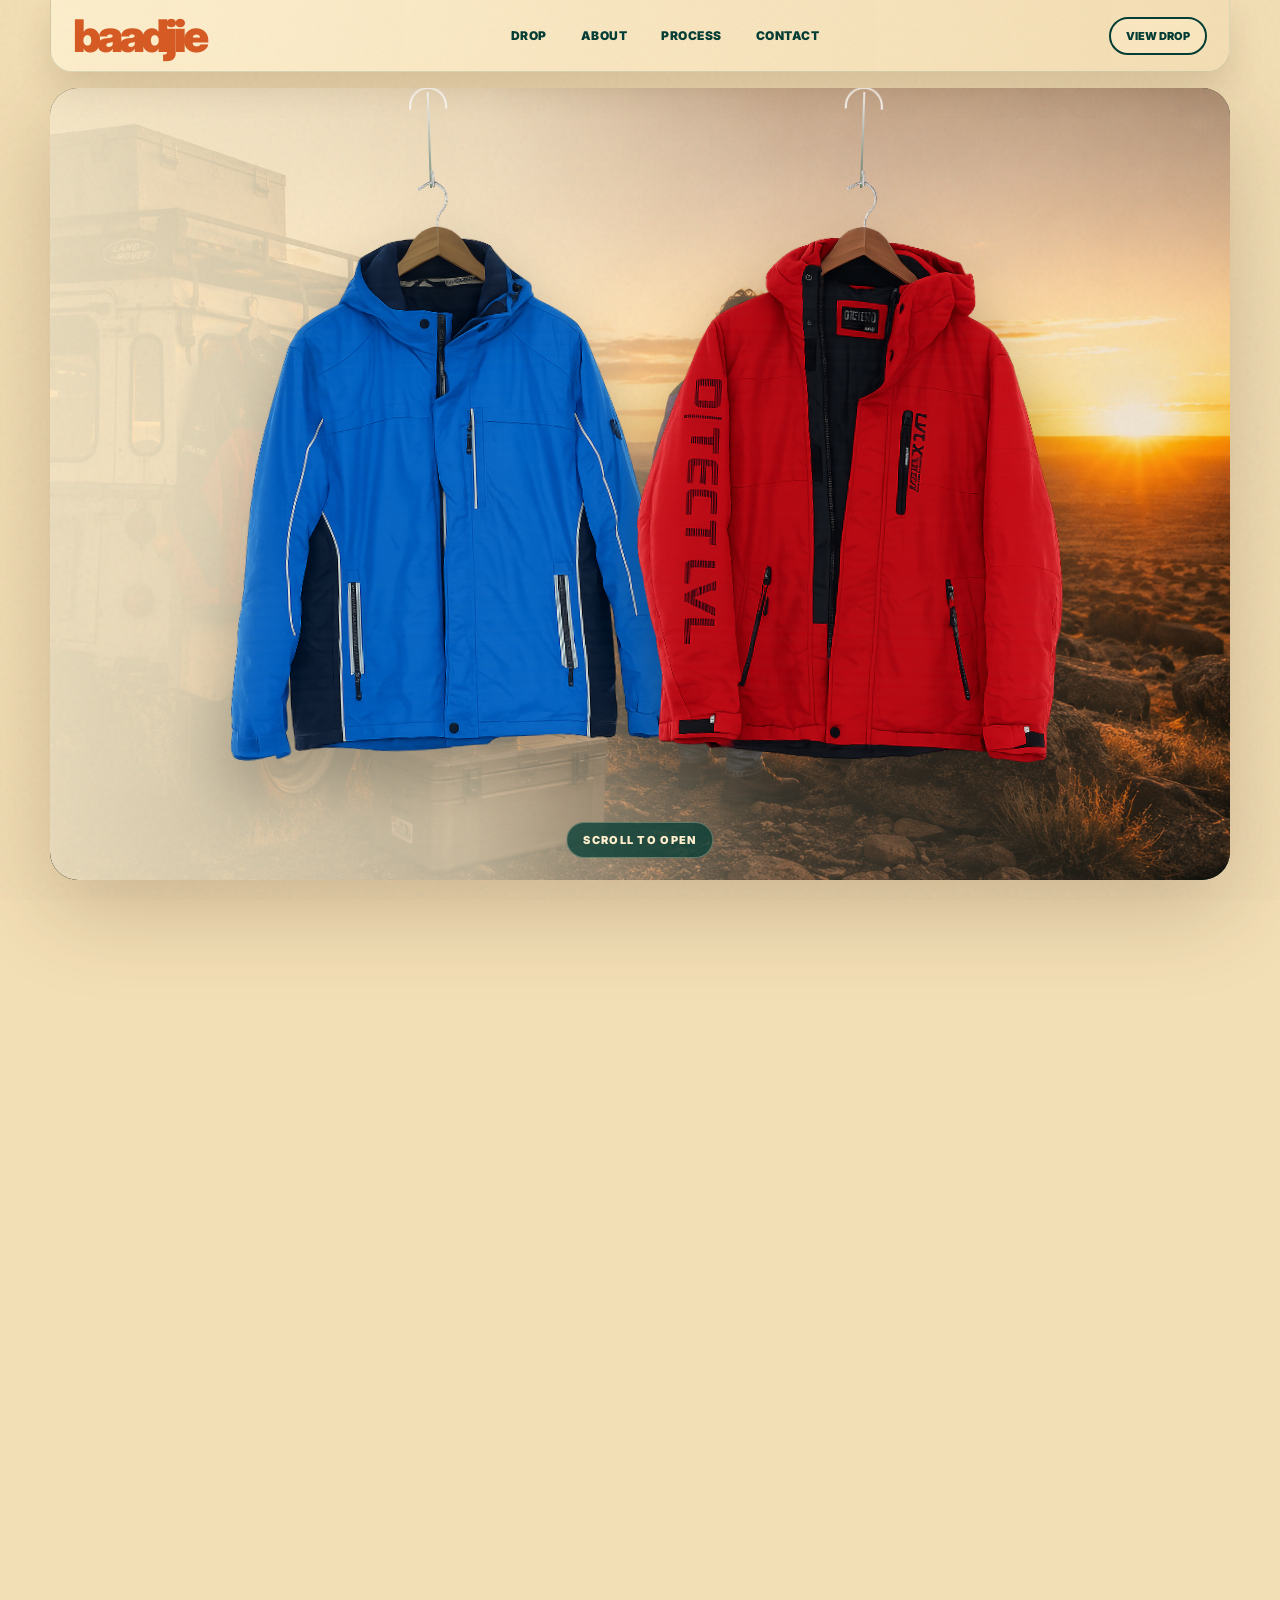
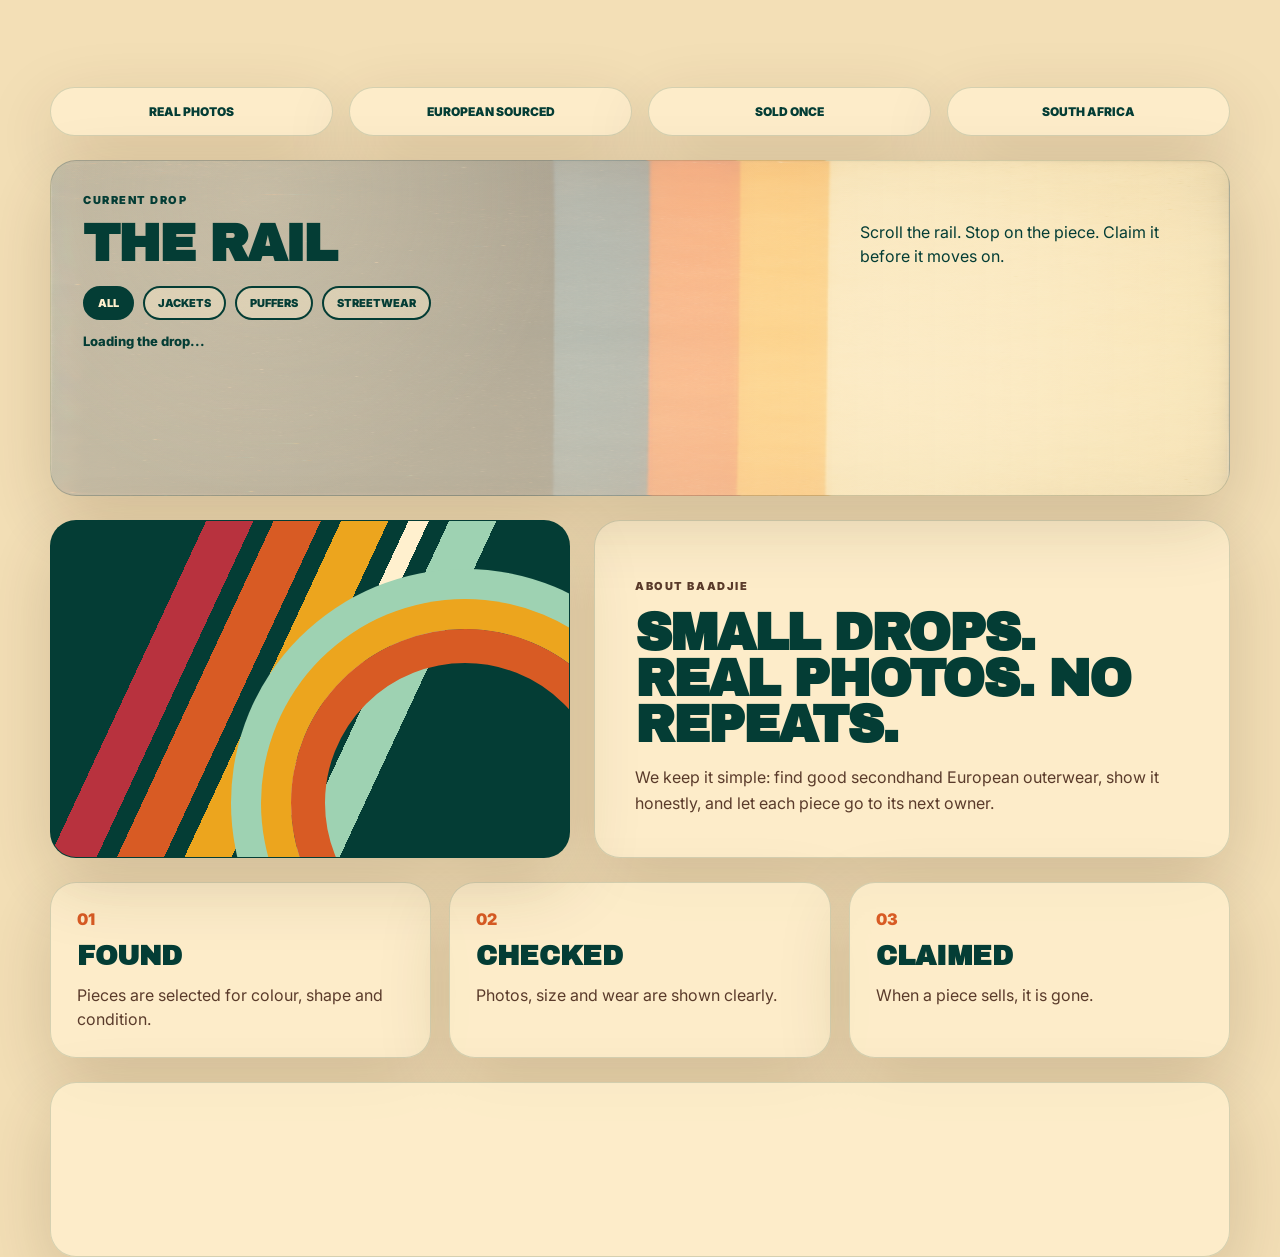
==== commit 19e68868: "Add files via upload" ====
--- a/index.html
+++ b/index.html
@@ -15,7 +15,7 @@
   <meta property="og:type" content="website" />
   <meta property="og:image" content="https://baadjie.co.za/assets/baadjie-bg.png" />
 
-  <link rel="stylesheet" href="styles.css?v=whole-card-open-final-2" />
+  <link rel="stylesheet" href="styles.css?v=clean-optimized-products-1" />
   <link rel="preconnect" href="https://res.cloudinary.com" crossorigin />
   <link rel="dns-prefetch" href="https://res.cloudinary.com" />
 </head>
@@ -161,6 +161,6 @@
   </footer>
 
   <script src="config.js"></script>
-  <script src="script.js?v=whole-card-open-final-2"></script>
+  <script src="script.js?v=clean-optimized-products-1"></script>
 </body>
 </html>
--- a/styles.css
+++ b/styles.css
@@ -2375,11 +2375,14 @@
 
 
 /* =========================================================
-   FINAL RAIL + HANGER + MODAL FIX
-   This is the only product rail system that should win.
+   BAADJIE CLEAN OPTIMIZATION LAYER
+   Keeps swinging opening jackets. Optimizes product loading,
+   scrolling, rail behaviour, and whole-card modal opening.
    ========================================================= */
 
-html{ scroll-behavior:auto; }
+html{
+  scroll-behavior:auto;
+}
 
 .site-header,
 .panel,
@@ -2389,179 +2392,31 @@
   -webkit-backdrop-filter:none !important;
 }
 
-/* Product section must not clip vertical hangers, but grid must still scroll horizontally */
-.drops-panel{
-  position:relative !important;
-  overflow:hidden !important;
-}
-
 .product-grid{
-  display:flex !important;
-  grid-template-columns:none !important;
-  gap:22px !important;
-  overflow-x:auto !important;
-  overflow-y:visible !important;
-  scroll-snap-type:x mandatory;
-  scroll-behavior:smooth;
   -webkit-overflow-scrolling:touch;
   overscroll-behavior-x:contain;
-  padding:92px 22px 32px !important;
-  margin:0 -22px !important;
-  cursor:grab;
-  scrollbar-width:none;
-  position:relative !important;
   transform:translateZ(0);
-}
-
-.product-grid:active{ cursor:grabbing; }
-.product-grid::-webkit-scrollbar{ display:none; }
-
-.product-grid::before,
-.product-grid::after,
-.product-card::before,
-.product-card::after,
-.product-image::before,
-.product-image::after,
-.product-info::before{
-  display:none !important;
-  content:none !important;
-}
-
-.rail-static{
-  position:relative;
-  z-index:10;
-  height:54px;
-  margin:12px 0 -28px;
-  pointer-events:none;
-}
-
-.rail-static::before{
-  content:"";
-  position:absolute;
-  left:18px;
-  right:18px;
-  top:25px;
-  height:9px;
-  border-radius:999px;
-  background:
-    linear-gradient(180deg, rgba(255,240,206,.92), rgba(4,61,53,.18)),
-    linear-gradient(90deg, rgba(4,61,53,.28), rgba(4,61,53,.82), rgba(4,61,53,.28));
-  box-shadow:
-    0 12px 18px rgba(4,61,53,.20),
-    inset 0 1px 0 rgba(255,240,206,.90);
-}
-
-.rail-static::after{
-  content:"";
-  position:absolute;
-  left:25px;
-  right:25px;
-  top:22px;
-  height:1px;
-  background:rgba(255,240,206,.75);
+  contain:layout paint;
 }
 
 .product-card{
-  flex:0 0 clamp(230px, 23vw, 292px) !important;
-  scroll-snap-align:center;
-  position:relative !important;
-  overflow:visible !important;
+  animation:none !important;
+  will-change:auto !important;
+  contain:layout paint style;
   cursor:pointer;
+}
+
+.product-card:hover{
   animation:none !important;
-  contain:layout paint style;
-  transform-origin:50% -80px !important;
-}
-
-.product-card > .product-image,
-.product-card > .product-info{
-  overflow:hidden !important;
-}
-
-/* REAL CSS hanger */
-.rail-hanger{
-  position:absolute;
-  left:50%;
-  top:-78px;
-  width:96px;
-  height:78px;
-  transform:translateX(-50%);
-  z-index:80;
-  pointer-events:none;
-}
-
-.hanger-wire{
-  position:absolute;
-  left:50%;
-  top:0;
-  width:3px;
-  height:38px;
-  transform:translateX(-50%);
-  border-radius:999px;
-  background:linear-gradient(180deg, rgba(255,240,206,.92), rgba(4,61,53,.88));
-  box-shadow:0 8px 14px rgba(4,61,53,.18);
-}
-
-.hanger-hook{
-  position:absolute;
-  left:50%;
-  top:23px;
-  width:31px;
-  height:31px;
-  transform:translateX(-50%) rotate(-16deg);
-  border:3px solid rgba(4,61,53,.92);
-  border-left-color:transparent;
-  border-bottom-color:transparent;
-  border-radius:50%;
-  box-shadow:1px -1px 0 rgba(255,240,206,.55);
-}
-
-.hanger-left,
-.hanger-right{
-  position:absolute;
-  top:55px;
-  width:50px;
-  height:5px;
-  border-radius:999px;
-  background:rgba(4,61,53,.95);
-  box-shadow:
-    0 2px 0 rgba(255,240,206,.45) inset,
-    0 5px 8px rgba(4,61,53,.18);
-}
-
-.hanger-left{
-  right:50%;
-  transform-origin:right center;
-  transform:rotate(-24deg);
-}
-
-.hanger-right{
-  left:50%;
-  transform-origin:left center;
-  transform:rotate(24deg);
-}
-
-.hanger-neck{
-  position:absolute;
-  left:50%;
-  top:50px;
-  width:4px;
-  height:18px;
-  transform:translateX(-50%);
-  border-radius:999px;
-  background:rgba(4,61,53,.95);
-}
-
-.product-card-skeleton .rail-hanger{ display:none !important; }
+}
 
 .product-image{
   min-height:255px !important;
   background-color:rgba(255,240,206,.82);
-  position:relative !important;
   contain:layout paint;
 }
 
 .product-image img{
-  display:block !important;
   width:auto !important;
   height:auto !important;
   max-width:96% !important;
@@ -2589,97 +2444,112 @@
   margin-top:10px;
 }
 
-.skeleton-line.short{ width:42%; }
-.skeleton-line.title{ height:24px; width:78%; }
+.skeleton-line.short{
+  width:42%;
+}
+
+.skeleton-line.title{
+  height:24px;
+  width:78%;
+}
 
 @keyframes skeletonPulse{
   0%{background-position:0% 0}
   100%{background-position:220% 0}
 }
 
-.rail-controls{
-  display:flex !important;
-  justify-content:space-between;
-  align-items:center;
-  gap:14px;
-  margin:12px 0 0 !important;
+/* Stationary rail: no moving top line attached to scroller */
+.product-grid::before,
+.product-grid::after{
+  display:none !important;
+}
+
+.drops-panel .rail-static{
   position:relative;
-  z-index:20;
-}
-
-.rail-note{
-  color:var(--brown);
-  font-size:12px;
-  font-weight:900;
-  text-transform:uppercase;
-  letter-spacing:.12em;
-}
-
-.rail-buttons{ display:flex; gap:10px; }
-
-.rail-button{
-  width:42px;
-  height:42px;
+  z-index:6;
+  height:48px;
+  margin:14px 0 -18px;
+  pointer-events:none;
+}
+
+.rail-static::before{
+  content:"";
+  position:absolute;
+  left:18px;
+  right:18px;
+  top:21px;
+  height:7px;
   border-radius:999px;
-  border:2px solid var(--green);
-  background:rgba(255,240,206,.78);
-  color:var(--green);
-  font-weight:900;
-  cursor:pointer;
-  transition:.18s ease;
-}
-
-.rail-button:hover{
-  background:var(--green);
-  color:var(--paper);
-}
-
+  background:
+    linear-gradient(180deg, rgba(255,240,206,.85), rgba(4,61,53,.14)),
+    linear-gradient(90deg, rgba(4,61,53,.20), rgba(4,61,53,.74), rgba(4,61,53,.20));
+  box-shadow:
+    0 10px 18px rgba(4,61,53,.20),
+    inset 0 1px 0 rgba(255,240,206,.85);
+}
+
+.rail-static::after{
+  content:"";
+  position:absolute;
+  left:26px;
+  right:26px;
+  top:18px;
+  height:1px;
+  background:rgba(255,240,206,.55);
+}
+
+/* Cleaner product wires, no ugly hanger */
+.product-card::before{
+  content:"";
+  position:absolute;
+  left:50%;
+  top:-54px;
+  width:2px;
+  height:55px;
+  background:linear-gradient(180deg, rgba(4,61,53,.18), rgba(4,61,53,.68));
+  transform:translateX(-50%);
+  z-index:8;
+  opacity:.78;
+}
+
+.product-card::after{
+  content:"";
+  position:absolute;
+  left:50%;
+  top:-58px;
+  width:18px;
+  height:8px;
+  border-radius:999px;
+  background:rgba(4,61,53,.52);
+  transform:translateX(-50%);
+  z-index:9;
+  opacity:.78;
+}
+
+/* Pop then open */
 .product-card.is-popping-out{
   z-index:999 !important;
-  animation:baadjieCardPopStable .16s cubic-bezier(.16,1,.3,1) both !important;
+  animation:baadjieCardPopStable .18s cubic-bezier(.16,1,.3,1) both !important;
 }
 
 @keyframes baadjieCardPopStable{
-  from{transform:translateY(0) scale(1)}
-  to{transform:translateY(-10px) scale(1.02)}
-}
-
-/* Modal */
+  from{transform:translateY(0) scale(1) rotate(0deg)}
+  to{transform:translateY(-12px) scale(1.025) rotate(-.4deg)}
+}
+
 .product-fullscreen{
-  position:fixed !important;
-  inset:0 !important;
-  z-index:10000 !important;
-  display:none !important;
-  align-items:center !important;
-  justify-content:center !important;
-  padding:22px !important;
-  background:rgba(4,61,53,.72) !important;
   backdrop-filter:none !important;
   -webkit-backdrop-filter:none !important;
-}
-
-.product-fullscreen.is-open{ display:flex !important; }
+  background:rgba(4,61,53,.72) !important;
+}
+
+.product-fullscreen.is-open{
+  display:flex !important;
+}
 
 .product-fullscreen-card{
-  width:min(1060px,100%) !important;
-  max-height:90vh !important;
-  overflow:auto !important;
-  display:grid !important;
-  grid-template-columns:1.05fr .95fr !important;
-  background:var(--paper) !important;
-  border:2px solid var(--green) !important;
-  border-radius:18px !important;
-  box-shadow:0 40px 120px rgba(0,0,0,.34) !important;
-}
-
-.product-fullscreen-image{
-  min-height:590px !important;
-  padding:30px !important;
-  display:flex !important;
-  align-items:center !important;
-  justify-content:center !important;
-  background-size:cover !important;
-  background-position:center !important;
+  animation:none !important;
+  transform:none !important;
 }
 
 .product-fullscreen-image img{
@@ -2688,33 +2558,13 @@
   max-width:96% !important;
   max-height:560px !important;
   object-fit:contain !important;
-  filter:drop-shadow(0 24px 24px rgba(0,0,0,.4));
-}
-
-.product-fullscreen-info{
-  padding:42px !important;
-  display:flex !important;
-  flex-direction:column !important;
-  justify-content:center !important;
-}
-
-.product-fullscreen-close{
-  position:fixed !important;
-  right:18px !important;
-  top:18px !important;
-  z-index:10001 !important;
-  border:2px solid var(--green) !important;
-  border-radius:999px !important;
-  background:var(--paper) !important;
-  color:var(--green) !important;
-  padding:11px 15px !important;
-  font-weight:900 !important;
-  text-transform:uppercase !important;
-  cursor:pointer !important;
-}
-
-body.modal-open{ overflow:hidden !important; }
-
+}
+
+body.modal-open{
+  overflow:hidden !important;
+}
+
+/* Keep lower sections cheaper until the user reaches them */
 .process,
 .about,
 .site-footer{
@@ -2723,34 +2573,13 @@
 }
 
 @media(max-width:700px){
-  .product-grid{
-    padding:82px 16px 28px !important;
-    margin:0 -16px !important;
-    gap:16px !important;
-  }
-
-  .product-card{
-    flex-basis:76vw !important;
-  }
-
-  .rail-hanger{
-    top:-70px;
-    width:82px;
-    height:70px;
-  }
-
-  .hanger-wire{ height:34px; }
-  .hanger-hook{ top:21px; width:27px; height:27px; }
-
-  .hanger-left,
-  .hanger-right{
-    top:50px;
-    width:43px;
-  }
-
-  .hanger-neck{ top:46px; height:16px; }
-
-  .product-image{ min-height:230px !important; }
+  .product-image{
+    min-height:230px !important;
+  }
+
+  .product-card:hover{
+    transform:none !important;
+  }
 
   .product-fullscreen{
     padding:10px !important;
@@ -2780,150 +2609,3 @@
   }
 }
 
-
-
-
-
-/* =========================================================
-   FINAL VISIBLE RAIL WIRES
-   Product modal already works. This fixes the missing
-   visible hanger/wire connection from rail to cards.
-   ========================================================= */
-
-#product-grid.product-grid{
-  padding-top:150px !important;
-  overflow-x:auto !important;
-  overflow-y:visible !important;
-}
-
-.drops-panel,
-#product-grid.product-grid,
-#product-grid .product-card{
-  overflow:visible !important;
-}
-
-#product-grid .product-card{
-  position:relative !important;
-  overflow:visible !important;
-}
-
-#product-grid .product-card > .product-image{
-  border-radius:18px 18px 0 0;
-}
-
-/* Product photos already include the hanger. Show only wire + rail loop. */
-#product-grid .hanger-left,
-#product-grid .hanger-right,
-#product-grid .hanger-neck{
-  display:none !important;
-}
-
-#product-grid .rail-hanger{
-  display:block !important;
-  position:absolute !important;
-  left:50% !important;
-  top:-142px !important;
-  width:42px !important;
-  height:142px !important;
-  transform:translateX(-50%) !important;
-  z-index:99999 !important;
-  pointer-events:none !important;
-  opacity:1 !important;
-}
-
-#product-grid .hanger-wire{
-  display:block !important;
-  position:absolute !important;
-  left:50% !important;
-  top:9px !important;
-  width:2px !important;
-  height:126px !important;
-  transform:translateX(-50%) !important;
-  border-radius:999px !important;
-  background:linear-gradient(
-    180deg,
-    rgba(4,61,53,.88) 0%,
-    rgba(4,61,53,.78) 50%,
-    rgba(4,61,53,.56) 100%
-  ) !important;
-  box-shadow:
-    0 0 0 1px rgba(255,240,206,.38),
-    0 10px 18px rgba(4,61,53,.20) !important;
-}
-
-#product-grid .hanger-hook{
-  display:block !important;
-  position:absolute !important;
-  left:50% !important;
-  top:0 !important;
-  width:42px !important;
-  height:12px !important;
-  transform:translateX(-50%) !important;
-  border:3px solid rgba(4,61,53,.92) !important;
-  border-radius:999px !important;
-  background:rgba(255,240,206,.18) !important;
-  box-shadow:
-    0 1px 0 rgba(255,240,206,.75) inset,
-    0 5px 10px rgba(4,61,53,.22) !important;
-}
-
-#product-grid .rail-hanger::after{
-  content:"" !important;
-  position:absolute !important;
-  left:50% !important;
-  bottom:0 !important;
-  width:7px !important;
-  height:7px !important;
-  transform:translateX(-50%) !important;
-  border-radius:999px !important;
-  background:rgba(4,61,53,.78) !important;
-  box-shadow:0 0 0 2px rgba(255,240,206,.30) !important;
-}
-
-#product-grid .product-card-skeleton .rail-hanger{
-  display:none !important;
-}
-
-.rail-static{
-  z-index:100000 !important;
-}
-
-@media(max-width:700px){
-  #product-grid.product-grid{
-    padding-top:128px !important;
-  }
-
-  #product-grid .rail-hanger{
-    top:-122px !important;
-    height:122px !important;
-  }
-
-  #product-grid .hanger-wire{
-    height:108px !important;
-  }
-
-  #product-grid .hanger-hook{
-    width:34px !important;
-    height:10px !important;
-    border-width:2px !important;
-  }
-}
-
-
-
-/* =========================================================
-   WHOLE CARD CLICK UX
-   ========================================================= */
-#product-grid .product-card{
-  cursor:pointer !important;
-  user-select:none !important;
-}
-
-#product-grid .product-card *{
-  user-select:none !important;
-}
-
-#product-grid .product-link{
-  cursor:pointer !important;
-}
-
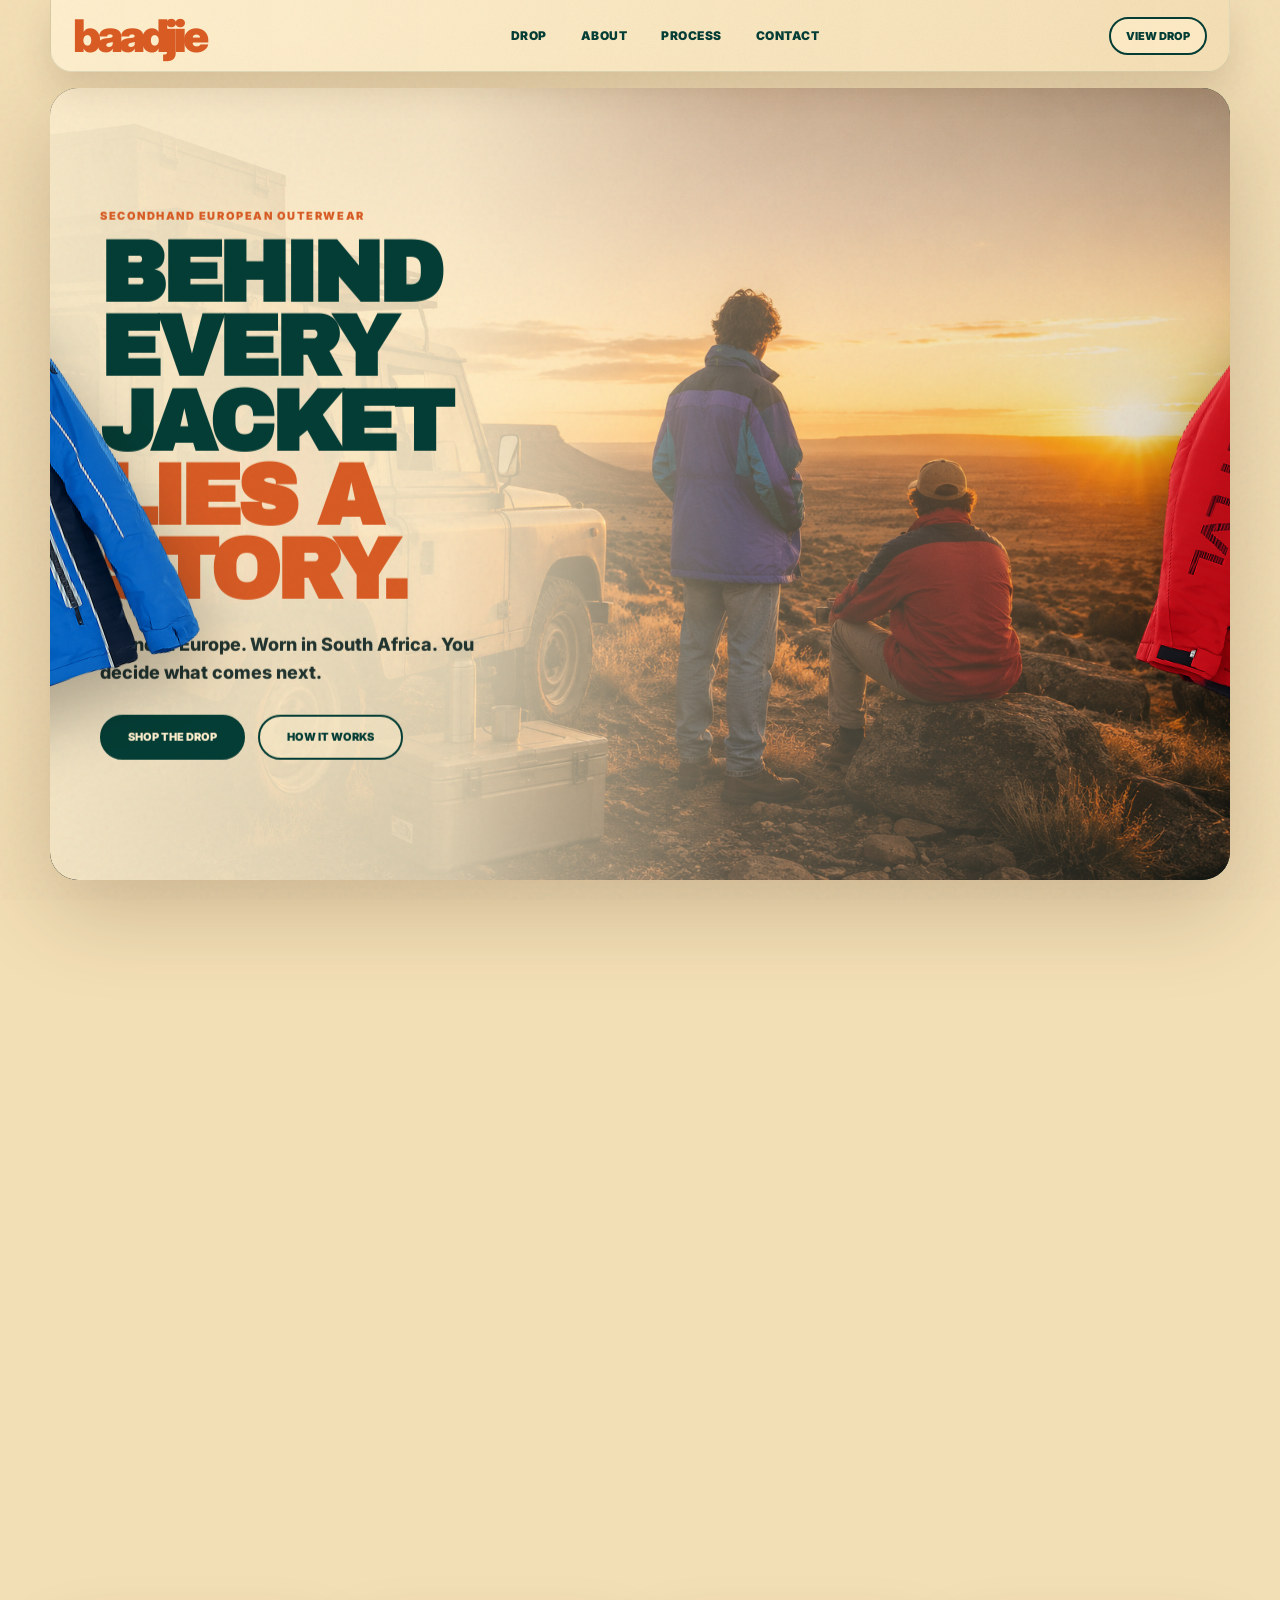
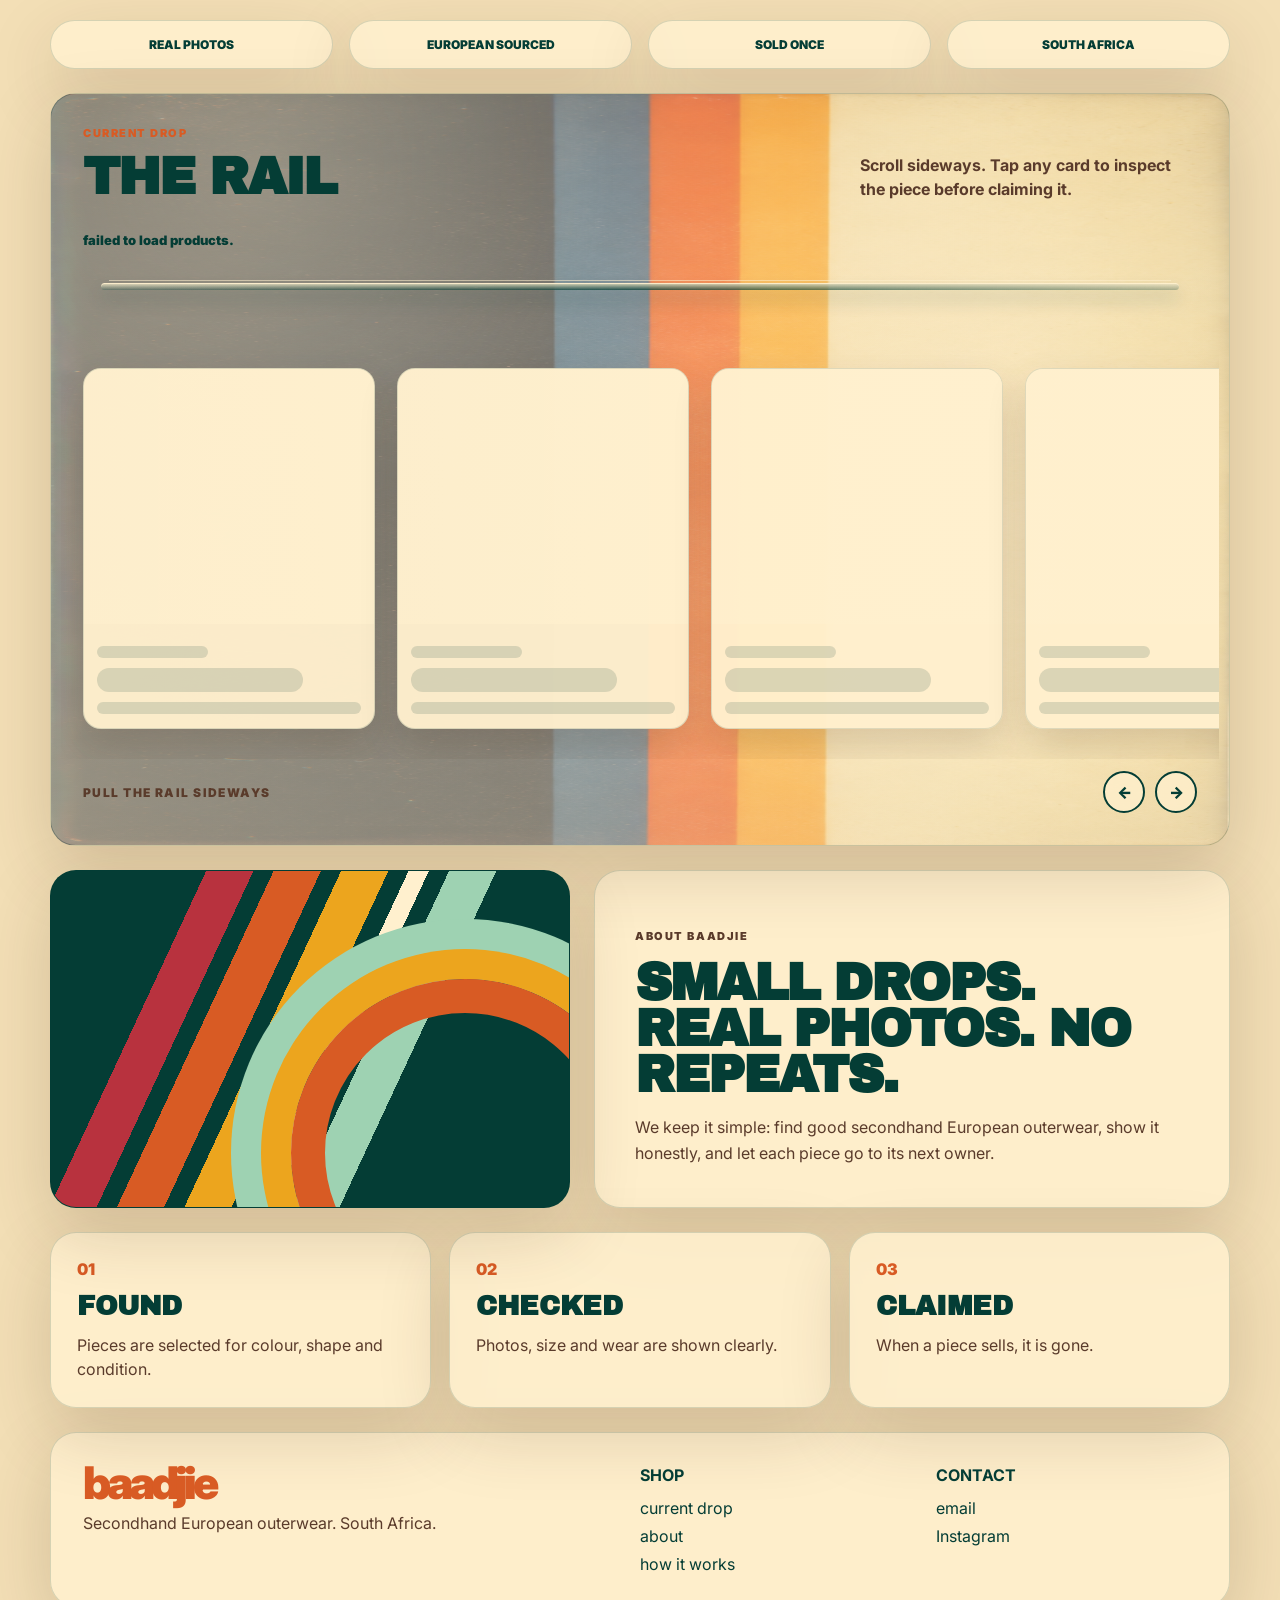
==== commit 29a273c9: "Add files via upload" ====
--- a/index.html
+++ b/index.html
@@ -15,36 +15,31 @@
   <meta property="og:type" content="website" />
   <meta property="og:image" content="https://baadjie.co.za/assets/baadjie-bg.png" />
 
-  <link rel="stylesheet" href="styles.css?v=clean-optimized-products-1" />
+  <link rel="preconnect" href="https://fonts.googleapis.com" />
+  <link rel="preconnect" href="https://fonts.gstatic.com" crossorigin />
   <link rel="preconnect" href="https://res.cloudinary.com" crossorigin />
   <link rel="dns-prefetch" href="https://res.cloudinary.com" />
+  <link rel="stylesheet" href="styles.css?v=clean-rebuild-1" />
 </head>
 
 <body>
   <div class="fixed-bg" aria-hidden="true">
-    <div class="bg-route bg-route-one"></div>
-    <div class="bg-route bg-route-two"></div>
-    <div class="bg-route bg-route-three"></div>
-    <div class="bg-route bg-route-four"></div>
-    <div class="bg-route bg-route-five"></div>
+    <span></span><span></span><span></span><span></span><span></span>
   </div>
   <div class="paper-grain" aria-hidden="true"></div>
 
   <header class="site-header">
     <a class="brand" href="#top" aria-label="Baadjie home">baadjie</a>
-
     <nav class="nav-links" aria-label="Main navigation">
       <a href="#drops">Drop</a>
       <a href="#about">About</a>
       <a href="#process">Process</a>
       <a href="#contact">Contact</a>
     </nav>
-
     <a class="nav-pill" href="#drops">View drop</a>
   </header>
 
-  
-  <section class="wardrobe-intro" id="wardrobe-intro" aria-label="Baadjie opening wardrobe">
+  <section class="wardrobe-intro" id="top" aria-label="Baadjie opening wardrobe">
     <div class="wardrobe-stage">
       <div class="wardrobe-bg" aria-hidden="true"></div>
 
@@ -54,7 +49,7 @@
           Behind every jacket
           <span>lies a story.</span>
         </h1>
-        <p>
+        <p class="hero-text">
           Found in Europe. Worn in South Africa. You decide what comes next.
         </p>
         <div class="wardrobe-actions">
@@ -65,21 +60,20 @@
 
       <div class="hanging-jacket jacket-left" aria-hidden="true">
         <span class="hanger-line"></span>
-        <img src="assets/wardrobe-left-jacket.png" alt="" />
+        <img src="assets/wardrobe-left-jacket.png" alt="" fetchpriority="high" />
       </div>
 
       <div class="hanging-jacket jacket-right" aria-hidden="true">
         <span class="hanger-line"></span>
-        <img src="assets/wardrobe-right-jacket.png" alt="" />
+        <img src="assets/wardrobe-right-jacket.png" alt="" fetchpriority="high" />
       </div>
 
       <div class="scroll-cue" aria-hidden="true">scroll to open</div>
     </div>
   </section>
 
-
-  <main id="top" class="page-stack">
-    <section class="micro-row">
+  <main class="page-stack">
+    <section class="micro-row" aria-label="Baadjie promises">
       <div class="mini-panel">Real photos</div>
       <div class="mini-panel">European sourced</div>
       <div class="mini-panel">Sold once</div>
@@ -92,16 +86,10 @@
           <p class="overline">current drop</p>
           <h2>The rail</h2>
         </div>
-        <p>Scroll the rail. Stop on the piece. Claim it before it moves on.</p>
+        <p>Scroll sideways. Tap any card to inspect the piece before claiming it.</p>
       </div>
 
-      <div class="drop-tools" aria-label="Product category filters">
-        <button class="filter-button is-active" data-filter="all">All</button>
-        <button class="filter-button" data-filter="Jackets">Jackets</button>
-        <button class="filter-button" data-filter="Puffers">Puffers</button>
-        <button class="filter-button" data-filter="Streetwear">Streetwear</button>
-      </div>
-
+      <div class="drop-tools" aria-label="Product category filters"></div>
       <div id="product-status" class="product-status">Loading the drop...</div>
       <div id="product-grid" class="product-grid" aria-live="polite"></div>
     </section>
@@ -156,11 +144,11 @@
     <nav>
       <strong>contact</strong>
       <a href="mailto:hello@baadjie.co.za">email</a>
-      <a href="https://www.instagram.com/baadjie.co.za?igsh=MWhwaW9xZ2IwamN3Zg%3D%3D&utm_source=qr" target="_blank" rel="noreferrer" target="_blank" rel="noreferrer">Instagram</a>
+      <a href="https://www.instagram.com/baadjie.co.za?igsh=MWhwaW9xZ2IwamN3Zg%3D%3D&utm_source=qr" target="_blank" rel="noreferrer">Instagram</a>
     </nav>
   </footer>
 
   <script src="config.js"></script>
-  <script src="script.js?v=clean-optimized-products-1"></script>
+  <script src="script.js?v=clean-rebuild-1"></script>
 </body>
 </html>
--- a/styles.css
+++ b/styles.css
@@ -3,7 +3,7 @@
 :root{
   --cream:#f3dfb6;
   --paper:#fff0ce;
-  --paper2:rgba(255,240,206,.82);
+  --paper2:rgba(255,240,206,.86);
   --green:#043d35;
   --orange:#d85b24;
   --gold:#eca51e;
@@ -17,19 +17,20 @@
 }
 
 *{box-sizing:border-box;margin:0;padding:0}
-html{scroll-behavior:smooth;background:var(--cream)}
+html{background:var(--cream);scroll-behavior:smooth}
 body{
   min-height:100vh;
   overflow-x:hidden;
   color:var(--green);
   font-family:Inter,system-ui,sans-serif;
   background:var(--cream);
+  padding-top:84px;
 }
 a{color:inherit;text-decoration:none}
 button,input{font:inherit}
 img{display:block;max-width:100%}
 
-/* stationary background */
+/* background */
 .fixed-bg{
   position:fixed;
   inset:0;
@@ -39,33 +40,29 @@
     radial-gradient(circle at 16% 6%,rgba(255,255,255,.44),transparent 26%),
     linear-gradient(180deg,#f6e3bb 0%,#f2d19a 100%);
 }
-
 .fixed-bg::before{
   content:"";
   position:absolute;
   inset:0;
-  opacity:.16;
+  opacity:.15;
   background:
     linear-gradient(90deg,rgba(4,61,53,.08) 1px,transparent 1px),
     linear-gradient(180deg,rgba(4,61,53,.06) 1px,transparent 1px);
   background-size:56px 56px;
 }
-
-.bg-route{
-  position:absolute;
+.fixed-bg span{
+  position:absolute;
+  right:-240px;
   height:46px;
   border-radius:999px;
   transform:rotate(-22deg);
-  opacity:.62;
-  filter:saturate(.95);
-}
-
-.bg-route-one{background:var(--red);width:980px;right:-160px;top:150px}
-.bg-route-two{background:var(--orange);width:1040px;right:-180px;top:210px}
-.bg-route-three{background:var(--gold);width:1110px;right:-200px;top:270px}
-.bg-route-four{background:var(--paper);width:1180px;right:-220px;top:330px}
-.bg-route-five{background:var(--mint);width:1250px;right:-240px;top:390px}
-
+  opacity:.55;
+}
+.fixed-bg span:nth-child(1){top:140px;width:980px;background:var(--red)}
+.fixed-bg span:nth-child(2){top:200px;width:1040px;background:var(--orange)}
+.fixed-bg span:nth-child(3){top:260px;width:1110px;background:var(--gold)}
+.fixed-bg span:nth-child(4){top:320px;width:1180px;background:var(--paper)}
+.fixed-bg span:nth-child(5){top:380px;width:1250px;background:var(--mint)}
 .fixed-bg::after{
   content:"";
   position:absolute;
@@ -74,11 +71,11 @@
   width:70vw;
   height:55vw;
   border-radius:50%;
-  border:42px solid rgba(216,91,36,.28);
+  border:42px solid rgba(216,91,36,.23);
   box-shadow:
-    0 0 0 34px rgba(236,165,30,.22),
-    0 0 0 72px rgba(159,211,180,.19),
-    0 0 0 110px rgba(4,61,53,.10);
+    0 0 0 34px rgba(236,165,30,.18),
+    0 0 0 72px rgba(159,211,180,.15),
+    0 0 0 110px rgba(4,61,53,.08);
 }
 
 .paper-grain{
@@ -86,38 +83,60 @@
   inset:0;
   z-index:999;
   pointer-events:none;
-  opacity:.11;
+  opacity:.10;
   mix-blend-mode:multiply;
   background-image:url("data:image/svg+xml,%3Csvg viewBox='0 0 260 260' xmlns='http://www.w3.org/2000/svg'%3E%3Cfilter id='n'%3E%3CfeTurbulence type='fractalNoise' baseFrequency='.72' numOctaves='4'/%3E%3C/filter%3E%3Crect width='100%25' height='100%25' filter='url(%23n)' opacity='.55'/%3E%3C/svg%3E");
 }
 
+/* shared layout */
 .site-header,
+.wardrobe-intro,
 .page-stack,
 .site-footer{
   width:min(1180px,calc(100% - 56px));
   margin-inline:auto;
 }
 
-/* HEADER */
+/* fixed fabric header */
 .site-header{
-  height:84px;
+  position:fixed;
+  top:0;
+  left:50%;
+  transform:translateX(-50%);
+  z-index:9000;
+  height:72px;
+  padding:0 22px;
   display:grid;
   grid-template-columns:180px 1fr 130px;
   align-items:center;
-  position:relative;
-  z-index:20;
-}
-
-.brand,
-.footer-brand{
+  background:
+    linear-gradient(90deg, rgba(255,240,206,.94), rgba(245,223,181,.91)),
+    radial-gradient(circle at 20% 20%, rgba(255,255,255,.30), transparent 28%);
+  border:1px solid rgba(4,61,53,.13);
+  border-top:0;
+  border-radius:0 0 22px 22px;
+  box-shadow:0 14px 35px rgba(64,38,16,.14);
+}
+.site-header::before{
+  content:"";
+  position:absolute;
+  inset:0;
+  border-radius:0 0 22px 22px;
+  pointer-events:none;
+  opacity:.16;
+  mix-blend-mode:multiply;
+  background-image:url("data:image/svg+xml,%3Csvg viewBox='0 0 240 80' xmlns='http://www.w3.org/2000/svg'%3E%3Cfilter id='n'%3E%3CfeTurbulence type='fractalNoise' baseFrequency='.9' numOctaves='3'/%3E%3C/filter%3E%3Crect width='100%25' height='100%25' filter='url(%23n)' opacity='.5'/%3E%3C/svg%3E");
+}
+.brand,.footer-brand{
   color:var(--orange);
   font-size:45px;
   line-height:.78;
   font-weight:900;
   letter-spacing:-.09em;
   text-transform:lowercase;
-}
-
+  position:relative;
+  z-index:1;
+}
 .nav-links{
   justify-self:center;
   display:flex;
@@ -126,44 +145,77 @@
   font-weight:900;
   text-transform:uppercase;
   letter-spacing:.04em;
-}
-
+  position:relative;
+  z-index:1;
+}
+.nav-links a{transition:color .16s ease}
+.nav-links a:hover{color:var(--orange)}
 .nav-pill{
   justify-self:end;
   border:2px solid var(--green);
   border-radius:999px;
   padding:10px 15px;
-  background:rgba(255,240,206,.46);
-  backdrop-filter:blur(10px);
+  background:rgba(255,240,206,.58);
   font-size:11px;
   font-weight:900;
   text-transform:uppercase;
-}
-
-.page-stack{
-  display:grid;
-  gap:24px;
-}
-
-.panel,
-.mini-panel{
+  position:relative;
+  z-index:1;
+}
+.nav-pill:hover{background:var(--green);color:var(--paper)}
+
+.panel,.mini-panel{
   background:var(--paper2);
   border:1px solid rgba(4,61,53,.16);
   border-radius:var(--radius);
   box-shadow:var(--shadow);
-  backdrop-filter:blur(16px);
-}
-
-/* HERO */
-.hero{
-  min-height:500px;
-  display:grid;
-  grid-template-columns:.48fr .52fr;
-  align-items:center;
-  gap:34px;
-  padding:44px;
-}
-
+}
+
+/* wardrobe intro */
+.wardrobe-intro{
+  height:168vh;
+  position:relative;
+  margin-bottom:24px;
+}
+.wardrobe-stage{
+  position:sticky;
+  top:88px;
+  height:calc(100vh - 108px);
+  min-height:660px;
+  border-radius:28px;
+  overflow:hidden;
+  box-shadow:0 30px 90px rgba(64,38,16,.22);
+  background:#0b332f;
+  isolation:isolate;
+}
+.wardrobe-bg{
+  position:absolute;
+  inset:0;
+  background-image:url("assets/hero-ski-background.png");
+  background-size:cover;
+  background-position:center;
+  transform:scale(1.02);
+  z-index:0;
+}
+.wardrobe-bg::after{
+  content:"";
+  position:absolute;
+  inset:0;
+  background:
+    linear-gradient(90deg, rgba(255,240,206,.95) 0%, rgba(255,240,206,.82) 34%, rgba(255,240,206,.30) 58%, rgba(4,61,53,.08) 100%),
+    radial-gradient(circle at 24% 50%, rgba(255,240,206,.52), transparent 34%);
+}
+.wardrobe-copy{
+  position:absolute;
+  z-index:2;
+  left:50px;
+  top:50%;
+  transform:translateY(-50%);
+  width:min(590px,52%);
+  opacity:0;
+  filter:blur(10px);
+  will-change:opacity,filter;
+}
 .overline{
   color:var(--orange);
   font-size:11px;
@@ -172,36 +224,32 @@
   letter-spacing:.14em;
   margin-bottom:14px;
 }
-
-.hero h1{
+.wardrobe-copy h1{
   font-family:"Archivo Black",Impact,sans-serif;
   text-transform:uppercase;
-  font-size:clamp(46px,5.4vw,78px);
-  line-height:.9;
-  letter-spacing:-.045em;
-  max-width:560px;
-}
-
-.hero h1 span{
+  font-size:clamp(52px,6.6vw,108px);
+  line-height:.88;
+  letter-spacing:-.052em;
+  color:var(--green);
+}
+.wardrobe-copy h1 span{
   display:block;
   color:var(--orange);
 }
-
 .hero-text{
+  margin-top:22px;
   max-width:430px;
-  margin-top:22px;
-  color:var(--brown);
-  font-size:17px;
+  color:#21342f;
+  font-weight:800;
+  font-size:18px;
   line-height:1.55;
 }
-
-.hero-actions{
+.wardrobe-actions{
   display:flex;
+  gap:13px;
   flex-wrap:wrap;
-  gap:13px;
-  margin-top:26px;
-}
-
+  margin-top:28px;
+}
 .button{
   display:inline-flex;
   align-items:center;
@@ -214,90 +262,95 @@
   font-weight:900;
   text-transform:uppercase;
 }
-
 .button.primary{background:var(--green);color:var(--paper)}
-.button.secondary{background:transparent;color:var(--green)}
-
-.hero-product{
-  position:relative;
-  min-height:405px;
-  display:flex;
-  align-items:center;
-  justify-content:center;
-}
-
-.hero-product-bg{
-  position:absolute;
-  inset:36px 18px 24px 28px;
-  border-radius:22px;
-  overflow:hidden;
-  background:
-    linear-gradient(90deg,rgba(255,240,206,.30),rgba(255,240,206,.02)),
-    linear-gradient(90deg,var(--red) 0 16%,var(--orange) 16% 31%,var(--gold) 31% 46%,var(--paper) 46% 55%,var(--mint) 55% 73%,var(--teal) 73% 100%);
-  transform:skewY(-8deg);
-}
-
-.hero-product-bg::before{
+.button.secondary{background:rgba(255,240,206,.42);color:var(--green)}
+.button:hover{transform:translateY(-2px)}
+
+.hanging-jacket{
+  position:absolute;
+  top:-8px;
+  z-index:5;
+  width:min(520px,43vw);
+  transform-origin:50% 0%;
+  will-change:transform;
+  backface-visibility:hidden;
+  filter:drop-shadow(0 30px 32px rgba(0,0,0,.28));
+}
+.hanging-jacket img{
+  width:100%;
+  height:auto;
+  pointer-events:none;
+  transform:translateZ(0);
+}
+.jacket-left{
+  left:10%;
+  transform:translate3d(0,22px,0) rotate(-2deg);
+  animation:idleSwingLeft 4.8s ease-in-out infinite;
+}
+.jacket-right{
+  right:9%;
+  transform:translate3d(0,22px,0) rotate(2deg);
+  animation:idleSwingRight 5.2s ease-in-out infinite;
+}
+.hanger-line{
+  position:absolute;
+  left:50%;
+  top:-10px;
+  width:2px;
+  height:96px;
+  background:linear-gradient(180deg, rgba(255,255,255,.85), rgba(4,61,53,.55));
+  transform:translateX(-50%);
+  z-index:-1;
+}
+.hanger-line::before{
   content:"";
   position:absolute;
-  inset:-110px 0 auto -120px;
-  width:390px;
-  height:390px;
-  border-radius:50%;
-  border:32px solid rgba(255,240,206,.76);
-  box-shadow:
-    0 0 0 28px rgba(216,91,36,.72),
-    0 0 0 58px rgba(236,165,30,.62),
-    0 0 0 88px rgba(159,211,180,.58);
-}
-
-.hero-product img{
-  position:relative;
-  z-index:3;
-  width:min(345px,64%);
-  height:auto;
-  max-height:390px;
-  object-fit:contain;
-  filter:drop-shadow(0 26px 22px rgba(0,0,0,.30));
-}
-
-.hero-tag{
-  position:absolute;
-  z-index:4;
-  right:0;
-  bottom:18px;
-  background:var(--green);
+  left:50%;
+  top:-5px;
+  width:34px;
+  height:20px;
+  border:2px solid rgba(255,255,255,.85);
+  border-bottom:0;
+  border-radius:34px 34px 0 0;
+  transform:translateX(-50%);
+}
+.scroll-cue{
+  position:absolute;
+  z-index:6;
+  left:50%;
+  bottom:22px;
+  transform:translateX(-50%);
   color:var(--paper);
-  border-radius:18px;
-  padding:20px 22px;
-  box-shadow:0 18px 38px rgba(0,0,0,.18);
-}
-
-.hero-tag span{
-  display:block;
-  color:var(--gold);
-  font-size:10px;
-  font-weight:900;
-  letter-spacing:.14em;
-  text-transform:uppercase;
-  margin-bottom:7px;
-}
-
-.hero-tag strong{
-  display:block;
-  font-family:"Archivo Black",Impact,sans-serif;
-  font-size:27px;
-  line-height:.9;
-  text-transform:uppercase;
-}
-
-/* MICRO */
+  background:rgba(4,61,53,.76);
+  border:1px solid rgba(255,240,206,.3);
+  border-radius:999px;
+  padding:10px 16px;
+  font-size:11px;
+  text-transform:uppercase;
+  font-weight:900;
+  letter-spacing:.12em;
+}
+@keyframes idleSwingLeft{
+  0%,100%{transform:translate3d(0,22px,0) rotate(-2.2deg)}
+  50%{transform:translate3d(0,22px,0) rotate(2.4deg)}
+}
+@keyframes idleSwingRight{
+  0%,100%{transform:translate3d(0,22px,0) rotate(2.1deg)}
+  50%{transform:translate3d(0,22px,0) rotate(-2.6deg)}
+}
+.wardrobe-stage.is-opening .jacket-left,
+.wardrobe-stage.is-opening .jacket-right{animation:none}
+
+/* main */
+.page-stack{
+  display:grid;
+  gap:24px;
+}
 .micro-row{
   display:grid;
   grid-template-columns:repeat(4,1fr);
   gap:16px;
 }
-
 .mini-panel{
   padding:16px 18px;
   text-align:center;
@@ -306,11 +359,32 @@
   text-transform:uppercase;
 }
 
-/* PRODUCTS */
+/* products */
 .drops-panel{
   padding:32px;
-}
-
+  position:relative;
+  overflow:hidden;
+  background:
+    linear-gradient(90deg, rgba(255,240,206,.46), rgba(255,240,206,.24)),
+    url("assets/product-section-long-lines.png");
+  background-size:100% 100%;
+  background-position:center top;
+  background-repeat:no-repeat;
+}
+.drops-panel::before{
+  content:"";
+  position:absolute;
+  inset:0;
+  pointer-events:none;
+  z-index:0;
+  background:
+    radial-gradient(circle at 18% 10%, rgba(255,240,206,.20), transparent 30%),
+    linear-gradient(180deg, rgba(255,240,206,.06), rgba(255,240,206,.22));
+}
+.drops-panel > *{
+  position:relative;
+  z-index:1;
+}
 .section-head{
   display:grid;
   grid-template-columns:1fr .45fr;
@@ -318,7 +392,6 @@
   align-items:end;
   margin-bottom:18px;
 }
-
 .section-head h2{
   font-family:"Archivo Black",Impact,sans-serif;
   text-transform:uppercase;
@@ -326,100 +399,192 @@
   line-height:.92;
   letter-spacing:-.04em;
 }
-
 .section-head p:last-child{
   color:var(--brown);
   line-height:1.5;
-  max-width:320px;
-}
-
+  max-width:340px;
+  font-weight:700;
+}
 .drop-tools{
   display:flex;
   flex-wrap:wrap;
   gap:9px;
   margin-bottom:13px;
 }
-
 .filter-button{
   cursor:pointer;
   border:2px solid var(--green);
   border-radius:999px;
-  background:transparent;
+  background:rgba(255,240,206,.44);
   color:var(--green);
   padding:8px 13px;
   font-size:11px;
   font-weight:900;
   text-transform:uppercase;
 }
-
 .filter-button.is-active,
 .filter-button:hover{
   color:var(--paper);
   background:var(--green);
 }
-
 .product-status{
-  color:var(--brown);
-  font-weight:800;
+  color:var(--green);
+  font-weight:900;
   font-size:13px;
-  margin-bottom:14px;
+  margin-bottom:10px;
+}
+
+/* fixed rail and horizontal shelf */
+.rail-static{
+  position:relative;
+  z-index:4;
+  height:48px;
+  margin:14px 0 -28px;
+  pointer-events:none;
+}
+.rail-static::before{
+  content:"";
+  position:absolute;
+  left:18px;
+  right:18px;
+  top:21px;
+  height:7px;
+  border-radius:999px;
+  background:
+    linear-gradient(180deg, rgba(255,240,206,.85), rgba(4,61,53,.14)),
+    linear-gradient(90deg, rgba(4,61,53,.20), rgba(4,61,53,.74), rgba(4,61,53,.20));
+  box-shadow:
+    0 10px 18px rgba(4,61,53,.20),
+    inset 0 1px 0 rgba(255,240,206,.85);
+}
+.rail-static::after{
+  content:"";
+  position:absolute;
+  left:26px;
+  right:26px;
+  top:18px;
+  height:1px;
+  background:rgba(255,240,206,.55);
 }
 
 .product-grid{
-  display:grid;
-  grid-template-columns:repeat(4,minmax(0,1fr));
-  gap:18px;
-}
+  display:flex;
+  gap:22px;
+  overflow-x:auto;
+  overflow-y:visible;
+  scroll-snap-type:x mandatory;
+  scroll-behavior:smooth;
+  -webkit-overflow-scrolling:touch;
+  padding:86px 22px 30px;
+  margin:0 -22px;
+  cursor:grab;
+  scrollbar-width:none;
+  position:relative;
+  touch-action:pan-y;
+}
+.product-grid:active{cursor:grabbing}
+.product-grid::-webkit-scrollbar{display:none}
 
 .product-card{
-  background:rgba(255,240,206,.92);
+  flex:0 0 clamp(230px,23vw,292px);
+  scroll-snap-align:center;
+  position:relative;
+  overflow:visible;
+  cursor:pointer;
+  transition:transform .18s ease,border-color .18s ease,box-shadow .18s ease;
+  transform-origin:50% -62px;
+  user-select:none;
+}
+.product-card-shell{
+  background:rgba(255,240,206,.96);
   border:1px solid rgba(4,61,53,.13);
   border-radius:18px;
-  box-shadow:0 16px 32px rgba(64,38,16,.12);
   overflow:hidden;
-  cursor:pointer;
-  transition:.22s ease;
-}
-
+  box-shadow:0 18px 38px rgba(64,38,16,.16);
+  height:100%;
+}
 .product-card:hover{
-  transform:translateY(-5px);
+  transform:translateY(-6px);
+}
+.product-card:hover .product-card-shell{
   border-color:var(--orange);
 }
 
+/* wire from rail to product */
+.rail-wire-hanger{
+  position:absolute;
+  left:50%;
+  top:-74px;
+  width:44px;
+  height:78px;
+  transform:translateX(-50%);
+  z-index:5;
+  pointer-events:none;
+}
+.rail-loop{
+  position:absolute;
+  left:50%;
+  top:0;
+  width:42px;
+  height:13px;
+  transform:translateX(-50%);
+  border:3px solid rgba(4,61,53,.92);
+  border-radius:999px;
+  background:rgba(255,240,206,.18);
+  box-shadow:
+    0 1px 0 rgba(255,240,206,.7) inset,
+    0 5px 10px rgba(4,61,53,.18);
+}
+.rail-wire{
+  position:absolute;
+  left:50%;
+  top:11px;
+  width:2px;
+  height:66px;
+  transform:translateX(-50%);
+  border-radius:999px;
+  background:linear-gradient(180deg, rgba(4,61,53,.88), rgba(4,61,53,.60));
+  box-shadow:
+    0 0 0 1px rgba(255,240,206,.35),
+    0 10px 16px rgba(4,61,53,.18);
+}
+.rail-wire-hanger::after{
+  content:"";
+  position:absolute;
+  left:50%;
+  bottom:-1px;
+  width:7px;
+  height:7px;
+  transform:translateX(-50%);
+  border-radius:50%;
+  background:rgba(4,61,53,.72);
+  box-shadow:0 0 0 2px rgba(255,240,206,.32);
+}
+
 .product-image{
-  height:225px;
-  padding:14px;
+  height:255px;
+  padding:8px;
   display:flex;
   align-items:center;
   justify-content:center;
-  position:relative;
   background-image:
     linear-gradient(180deg,rgba(4,44,38,.06),rgba(4,44,38,.15)),
     var(--product-bg);
   background-size:cover;
   background-position:center;
 }
-
-.product-image::after{
-  content:"";
-  position:absolute;
-  inset:0;
-  z-index:1;
-  background:radial-gradient(circle at center,rgba(255,240,206,.16),transparent 48%);
-}
-
 .product-image img{
+  width:auto;
+  height:auto;
+  max-width:96%;
+  max-height:96%;
   object-fit:contain;
-  position:relative;
-  z-index:2;
   filter:drop-shadow(0 18px 16px rgba(0,0,0,.34));
-  transition:.25s;
-}
-
-.product-card:hover .product-image img{transform:scale(1.04)}
-
-.product-info{padding:12px 13px 14px}
-
+  transform:translateZ(0);
+}
+.product-info{
+  padding:12px 13px 14px;
+}
 .product-category{
   color:var(--orange);
   font-size:10px;
@@ -428,7 +593,6 @@
   letter-spacing:.09em;
   margin-bottom:6px;
 }
-
 .product-title{
   font-family:"Barlow Condensed",Impact,sans-serif;
   text-transform:uppercase;
@@ -437,21 +601,18 @@
   font-weight:900;
   margin-bottom:7px;
 }
-
 .product-meta{
   color:var(--brown);
   font-size:12px;
   font-weight:800;
   text-transform:uppercase;
 }
-
 .product-desc{
   margin-top:8px;
   color:var(--brown);
   font-size:12.5px;
   line-height:1.35;
 }
-
 .product-bottom{
   display:flex;
   justify-content:space-between;
@@ -459,39 +620,83 @@
   gap:12px;
   margin-top:12px;
 }
-
 .price{font-weight:900}
-
 .product-link{
   color:var(--orange);
   font-size:11px;
   font-weight:900;
   text-transform:uppercase;
 }
-
 .product-link::after{content:" →"}
 
-/* ABOUT */
+.product-card-skeleton{pointer-events:none}
+.product-card-skeleton .rail-wire-hanger{display:none}
+.product-card-skeleton .product-image{
+  background:
+    linear-gradient(90deg, rgba(255,240,206,.55), rgba(255,240,206,.88), rgba(255,240,206,.55));
+  background-size:220% 100%;
+  animation:skeletonPulse 1.1s ease-in-out infinite;
+}
+.skeleton-line{
+  height:12px;
+  border-radius:999px;
+  background:rgba(4,61,53,.14);
+  margin-top:10px;
+}
+.skeleton-line.short{width:42%}
+.skeleton-line.title{height:24px;width:78%}
+@keyframes skeletonPulse{
+  0%{background-position:0 0}
+  100%{background-position:220% 0}
+}
+
+.rail-controls{
+  display:flex;
+  justify-content:space-between;
+  align-items:center;
+  gap:14px;
+  margin:12px 0 0;
+  position:relative;
+  z-index:2;
+}
+.rail-note{
+  color:var(--brown);
+  font-size:12px;
+  font-weight:900;
+  text-transform:uppercase;
+  letter-spacing:.12em;
+}
+.rail-buttons{display:flex;gap:10px}
+.rail-button{
+  width:42px;
+  height:42px;
+  border-radius:999px;
+  border:2px solid var(--green);
+  background:rgba(255,240,206,.78);
+  color:var(--green);
+  font-weight:900;
+  cursor:pointer;
+}
+.rail-button:hover{background:var(--green);color:var(--paper)}
+
+/* about/process/footer */
 .split-blocks{
   display:grid;
   grid-template-columns:.9fr 1.1fr;
   gap:24px;
 }
-
 .image-panel{
   min-height:320px;
   background:var(--green);
   position:relative;
   overflow:hidden;
 }
-
 .floating-stripes{
   position:absolute;
   inset:0;
   background:
     linear-gradient(115deg,transparent 0 23%,var(--red) 23% 30%,transparent 30% 33%,var(--orange) 33% 40%,transparent 40% 43%,var(--gold) 43% 50%,transparent 50% 53%,var(--paper) 53% 56%,transparent 56% 59%,var(--mint) 59% 66%,transparent 66% 100%);
 }
-
 .floating-stripes::after{
   content:"";
   position:absolute;
@@ -503,11 +708,7 @@
   border:34px solid var(--orange);
   box-shadow:0 0 0 30px var(--gold),0 0 0 60px var(--mint);
 }
-
-.about-panel{
-  padding:40px;
-}
-
+.about-panel{padding:40px}
 .about-panel h2{
   font-family:"Archivo Black",Impact,sans-serif;
   text-transform:uppercase;
@@ -515,56 +716,39 @@
   line-height:.9;
   letter-spacing:-.04em;
 }
-
 .about-panel p{
   margin-top:17px;
   color:var(--brown);
   line-height:1.62;
   max-width:610px;
 }
-
-/* PROCESS */
 .process-grid{
   display:grid;
   grid-template-columns:repeat(3,1fr);
   gap:18px;
 }
-
-.process-grid article{
-  padding:26px;
-}
-
-.process-grid span{
-  color:var(--orange);
-  font-weight:900;
-}
-
+.process-grid article{padding:26px}
+.process-grid span{color:var(--orange);font-weight:900}
 .process-grid h3{
   font-family:"Archivo Black",Impact,sans-serif;
   text-transform:uppercase;
   margin:12px 0;
   font-size:27px;
 }
-
-.process-grid p{
-  color:var(--brown);
-  line-height:1.5;
-}
-
-/* FOOTER */
+.process-grid p{color:var(--brown);line-height:1.5}
 .site-footer{
   margin-top:24px;
+  margin-bottom:24px;
   padding:32px;
   display:grid;
   grid-template-columns:1.4fr .7fr .7fr;
   gap:34px;
 }
-
 .site-footer p{margin-top:10px;color:var(--brown)}
 .site-footer nav{display:grid;gap:8px;align-content:start}
 .site-footer strong{text-transform:uppercase;margin-bottom:5px}
 
-/* MODAL */
+/* modal */
 .product-fullscreen{
   position:fixed;
   inset:0;
@@ -573,12 +757,9 @@
   align-items:center;
   justify-content:center;
   padding:22px;
-  background:rgba(4,61,53,.58);
-  backdrop-filter:blur(14px);
-}
-
+  background:rgba(4,61,53,.74);
+}
 .product-fullscreen.is-open{display:flex}
-
 .product-fullscreen-card{
   width:min(1060px,100%);
   max-height:90vh;
@@ -588,9 +769,8 @@
   background:var(--paper);
   border:2px solid var(--green);
   border-radius:18px;
-  box-shadow:0 40px 120px rgba(0,0,0,.3);
-}
-
+  box-shadow:0 40px 120px rgba(0,0,0,.34);
+}
 .product-fullscreen-image{
   min-height:590px;
   padding:30px;
@@ -603,1385 +783,6 @@
   background-size:cover;
   background-position:center;
 }
-
-.product-fullscreen-image img{
-  object-fit:contain;
-  filter:drop-shadow(0 24px 24px rgba(0,0,0,.4));
-}
-
-.product-fullscreen-info{
-  padding:42px;
-  display:flex;
-  flex-direction:column;
-  justify-content:center;
-}
-
-.product-fullscreen-category{
-  color:var(--orange);
-  font-size:12px;
-  text-transform:uppercase;
-  font-weight:900;
-  letter-spacing:.12em;
-  margin-bottom:14px;
-}
-
-.product-fullscreen-title{
-  font-family:"Archivo Black",Impact,sans-serif;
-  text-transform:uppercase;
-  font-size:54px;
-  line-height:.9;
-  margin-bottom:20px;
-}
-
-.product-fullscreen-meta,
-.product-fullscreen-desc{
-  color:var(--brown);
-  line-height:1.6;
-  margin-bottom:18px;
-}
-
-.product-fullscreen-bottom{
-  display:flex;
-  justify-content:space-between;
-  align-items:center;
-  gap:18px;
-}
-
-.product-fullscreen-price{color:var(--orange);font-size:26px;font-weight:900}
-
-.product-fullscreen-link{
-  background:var(--green);
-  color:var(--paper);
-  border-radius:999px;
-  padding:13px 18px;
-  font-size:12px;
-  font-weight:900;
-  text-transform:uppercase;
-}
-
-.product-fullscreen-close{
-  position:fixed;
-  right:18px;
-  top:18px;
-  z-index:10001;
-  border:2px solid var(--green);
-  border-radius:999px;
-  background:var(--paper);
-  color:var(--green);
-  padding:11px 15px;
-  font-weight:900;
-  text-transform:uppercase;
-  cursor:pointer;
-}
-
-body.modal-open{overflow:hidden}
-
-@media(max-width:1050px){
-  .site-header,.page-stack,.site-footer{width:min(100% - 32px,1180px)}
-  .site-header{grid-template-columns:1fr auto}
-  .nav-links{display:none}
-  .hero{grid-template-columns:1fr;padding:30px}
-  .hero-product{min-height:340px}
-  .micro-row,.split-blocks,.process-grid,.site-footer{grid-template-columns:1fr}
-  .product-grid{grid-template-columns:repeat(3,minmax(0,1fr))}
-}
-
-@media(max-width:700px){
-  .brand{font-size:40px}
-  .nav-pill{display:none}
-  .site-header{height:72px}
-  .hero h1{font-size:43px}
-  .hero-actions{display:grid}
-  .button{width:100%}
-  .hero-tag{right:8px;bottom:8px}
-  .hero-tag strong{font-size:21px}
-  .micro-row{gap:10px}
-  .section-head{grid-template-columns:1fr}
-  .drops-panel{padding:22px}
-  .product-grid{grid-template-columns:repeat(2,minmax(0,1fr));gap:12px}
-  .product-image{height:175px;padding:10px}
-  .product-title{font-size:20px}
-  .product-desc{display:none}
-  .about-panel{padding:26px}
-  .product-fullscreen{padding:12px;align-items:stretch}
-  .product-fullscreen-card{grid-template-columns:1fr;max-height:calc(100vh - 24px)}
-  .product-fullscreen-image{min-height:48vh}
-  .product-fullscreen-title{font-size:36px}
-  .product-fullscreen-bottom{align-items:stretch;flex-direction:column}
-}
-
-
-
-/* =========================================================
-   FULL BACKGROUND H1 HERO
-   Uploaded ski/mountain artwork sits behind the H1.
-   ========================================================= */
-
-.hero.hero-bg-panel{
-  min-height:640px;
-  position:relative;
-  overflow:hidden;
-  display:flex;
-  align-items:center;
-  padding:56px;
-  background-image:url("assets/hero-ski-background.png");
-  background-size:cover;
-  background-position:center;
-  border-radius:var(--radius);
-  box-shadow:var(--shadow);
-  isolation:isolate;
-}
-
-.hero-bg-overlay{
-  position:absolute;
-  inset:0;
-  z-index:1;
-  background:
-    linear-gradient(90deg,
-      rgba(255,240,206,.94) 0%,
-      rgba(255,240,206,.82) 33%,
-      rgba(255,240,206,.26) 58%,
-      rgba(4,61,53,.10) 100%
-    ),
-    radial-gradient(circle at 22% 48%, rgba(255,240,206,.50), transparent 34%);
-}
-
-.hero-bg-panel .hero-copy{
-  position:relative;
-  z-index:2;
-  width:min(620px,100%);
-  padding:0;
-}
-
-.hero-bg-panel h1{
-  font-family:"Archivo Black",Impact,sans-serif;
-  text-transform:uppercase;
-  font-size:clamp(54px,6.6vw,105px);
-  line-height:.88;
-  letter-spacing:-.052em;
-  max-width:680px;
-  color:var(--green);
-}
-
-.hero-bg-panel h1 span{
-  display:block;
-  color:var(--orange);
-}
-
-.hero-bg-panel .hero-text{
-  max-width:430px;
-  margin-top:22px;
-  color:#21342f;
-  font-weight:700;
-  font-size:18px;
-  line-height:1.55;
-}
-
-.hero-bg-panel .hero-actions{
-  display:flex;
-  flex-wrap:wrap;
-  gap:13px;
-  margin-top:28px;
-}
-
-.hero-bg-panel .button.secondary{
-  background:rgba(255,240,206,.55);
-  backdrop-filter:blur(8px);
-}
-
-@media(max-width:900px){
-  .hero.hero-bg-panel{
-    min-height:560px;
-    padding:38px 28px;
-    background-position:64% center;
-  }
-
-  .hero-bg-overlay{
-    background:
-      linear-gradient(90deg,
-        rgba(255,240,206,.96) 0%,
-        rgba(255,240,206,.84) 48%,
-        rgba(255,240,206,.26) 100%
-      );
-  }
-}
-
-@media(max-width:560px){
-  .hero.hero-bg-panel{
-    min-height:520px;
-    padding:28px 22px;
-    background-position:68% center;
-  }
-
-  .hero-bg-panel h1{
-    font-size:42px;
-  }
-
-  .hero-bg-panel .hero-text{
-    font-size:16px;
-  }
-
-  .hero-bg-panel .hero-actions{
-    display:grid;
-  }
-}
-
-
-
-/* =========================================================
-   PRODUCT SECTION BACKGROUND + IMAGE SIZE FIX
-   - Adds the long stripe photo behind the product area.
-   - Stretches with the product section as more products are added.
-   - Forces product photos to stay inside cards.
-   ========================================================= */
-
-.drops-panel{
-  position:relative;
-  overflow:hidden;
-  background:
-    linear-gradient(90deg, rgba(255,240,206,.88), rgba(255,240,206,.78)),
-    url("assets/product-section-long-lines.png") !important;
-  background-size:100% 100% !important;
-  background-position:center top !important;
-  background-repeat:no-repeat !important;
-}
-
-/* keep product area readable over the background */
-.drops-panel::before{
-  content:"";
-  position:absolute;
-  inset:0;
-  pointer-events:none;
-  background:
-    radial-gradient(circle at 18% 10%, rgba(255,240,206,.42), transparent 30%),
-    linear-gradient(180deg, rgba(255,240,206,.20), rgba(255,240,206,.40));
-  z-index:0;
-}
-
-.drops-panel > *{
-  position:relative;
-  z-index:1;
-}
-
-/* product cards: prevent images from escaping card borders */
-.product-card{
-  overflow:hidden !important;
-}
-
-.product-image{
-  overflow:hidden !important;
-  isolation:isolate;
-}
-
-/* Make the actual jackets smaller and contained */
-.product-image img{
-  width:auto !important;
-  height:auto !important;
-  max-width:78% !important;
-  max-height:78% !important;
-  object-fit:contain !important;
-}
-
-/* Some images are portrait/tall, keep them visually centred */
-.product-card:nth-child(odd) .product-image img{
-  max-width:74% !important;
-  max-height:80% !important;
-}
-
-.product-card:nth-child(even) .product-image img{
-  max-width:76% !important;
-  max-height:78% !important;
-}
-
-/* More breathing room so the product image never touches text block */
-.product-image{
-  min-height:220px;
-  padding:18px !important;
-}
-
-@media(max-width:700px){
-  .drops-panel{
-    background-size:cover !important;
-    background-position:center top !important;
-  }
-
-  .product-image{
-    min-height:170px;
-    padding:12px !important;
-  }
-
-  .product-image img{
-    max-width:82% !important;
-    max-height:78% !important;
-  }
-}
-
-
-
-/* =========================================================
-   DARKER PRODUCT SECTION + LARGER PRODUCT PHOTOS
-   ========================================================= */
-
-/* Darken the product-section background strongly while keeping the layout readable */
-.drops-panel{
-  background:
-    linear-gradient(90deg, rgba(4,61,53,.78), rgba(4,61,53,.58)),
-    url("assets/product-section-long-lines.png") !important;
-  background-size:100% 100% !important;
-  background-position:center top !important;
-  background-repeat:no-repeat !important;
-  border-color:rgba(255,240,206,.20) !important;
-}
-
-.drops-panel::before{
-  background:
-    radial-gradient(circle at 22% 12%, rgba(255,240,206,.10), transparent 28%),
-    linear-gradient(180deg, rgba(4,61,53,.10), rgba(4,61,53,.28)) !important;
-}
-
-.drops-panel .overline,
-.drops-panel .section-head h2,
-.drops-panel .section-head p,
-.drops-panel .product-status{
-  color:var(--paper) !important;
-}
-
-.drops-panel .filter-button{
-  border-color:var(--paper) !important;
-  color:var(--paper) !important;
-  background:rgba(255,240,206,.08) !important;
-}
-
-.drops-panel .filter-button.is-active,
-.drops-panel .filter-button:hover{
-  background:var(--paper) !important;
-  color:var(--green) !important;
-}
-
-/* Product cards stay warm and readable on dark background */
-.drops-panel .product-card{
-  background:rgba(255,240,206,.96) !important;
-  box-shadow:0 20px 46px rgba(0,0,0,.24) !important;
-}
-
-/* Give image area enough room and make jackets big again */
-.drops-panel .product-image{
-  height:250px !important;
-  min-height:250px !important;
-  padding:8px !important;
-}
-
-/* The actual product photos: bigger, but still safely inside the card */
-.drops-panel .product-image img,
-.product-card.has-retro-bg .product-image img,
-#product-grid .product-card .product-image img{
-  width:auto !important;
-  height:auto !important;
-  max-width:96% !important;
-  max-height:96% !important;
-  object-fit:contain !important;
-}
-
-/* Slightly reduce very tall odd-card images only a tiny bit */
-.drops-panel .product-card:nth-child(odd) .product-image img{
-  max-width:94% !important;
-  max-height:96% !important;
-}
-
-.drops-panel .product-card:nth-child(even) .product-image img{
-  max-width:96% !important;
-  max-height:96% !important;
-}
-
-@media(max-width:700px){
-  .drops-panel{
-    background-size:cover !important;
-    background-position:center top !important;
-  }
-
-  .drops-panel .product-image{
-    height:190px !important;
-    min-height:190px !important;
-    padding:7px !important;
-  }
-
-  .drops-panel .product-image img,
-  #product-grid .product-card .product-image img{
-    max-width:96% !important;
-    max-height:96% !important;
-  }
-}
-
-
-
-/* =========================================================
-   REMOVE GREEN FILTER FROM PRODUCT SECTION BACKGROUND
-   Keeps the long stripe image visible and clean.
-   ========================================================= */
-
-.drops-panel{
-  background:
-    linear-gradient(90deg, rgba(255,240,206,.34), rgba(255,240,206,.18)),
-    url("assets/product-section-long-lines.png") !important;
-  background-size:100% 100% !important;
-  background-position:center top !important;
-  background-repeat:no-repeat !important;
-  border-color:rgba(4,61,53,.14) !important;
-}
-
-.drops-panel::before{
-  background:
-    radial-gradient(circle at 18% 10%, rgba(255,240,206,.20), transparent 30%),
-    linear-gradient(180deg, rgba(255,240,206,.08), rgba(255,240,206,.20)) !important;
-}
-
-.drops-panel .overline,
-.drops-panel .section-head h2,
-.drops-panel .section-head p,
-.drops-panel .product-status{
-  color:var(--green) !important;
-}
-
-.drops-panel .filter-button{
-  border-color:var(--green) !important;
-  color:var(--green) !important;
-  background:rgba(255,240,206,.40) !important;
-}
-
-.drops-panel .filter-button.is-active,
-.drops-panel .filter-button:hover{
-  background:var(--green) !important;
-  color:var(--paper) !important;
-}
-
-.drops-panel .product-card{
-  background:rgba(255,240,206,.96) !important;
-  box-shadow:0 18px 38px rgba(64,38,16,.16) !important;
-}
-
-
-
-/* =========================================================
-   BAADJIE SIGNATURE WARDROBE INTRO
-   Two jackets hang first, then swing apart on scroll to reveal the H1.
-   ========================================================= */
-
-body{
-  padding-top:84px;
-}
-
-.site-header{
-  position:fixed !important;
-  top:0;
-  left:50%;
-  transform:translateX(-50%);
-  z-index:9000;
-  width:min(1180px,calc(100% - 56px)) !important;
-  height:72px !important;
-  padding:0 22px;
-  margin:0 !important;
-  background:
-    linear-gradient(90deg, rgba(255,240,206,.92), rgba(245,223,181,.90)),
-    radial-gradient(circle at 20% 20%, rgba(255,255,255,.30), transparent 28%);
-  border:1px solid rgba(4,61,53,.15);
-  border-top:0;
-  border-radius:0 0 22px 22px;
-  box-shadow:0 14px 35px rgba(64,38,16,.14);
-  backdrop-filter:blur(18px);
-}
-
-.site-header::before{
-  content:"";
-  position:absolute;
-  inset:0;
-  border-radius:0 0 22px 22px;
-  pointer-events:none;
-  opacity:.18;
-  mix-blend-mode:multiply;
-  background-image:url("data:image/svg+xml,%3Csvg viewBox='0 0 240 80' xmlns='http://www.w3.org/2000/svg'%3E%3Cfilter id='n'%3E%3CfeTurbulence type='fractalNoise' baseFrequency='.9' numOctaves='3'/%3E%3C/filter%3E%3Crect width='100%25' height='100%25' filter='url(%23n)' opacity='.5'/%3E%3C/svg%3E");
-}
-
-.wardrobe-intro{
-  height:175vh;
-  position:relative;
-  width:min(1180px,calc(100% - 56px));
-  margin:0 auto 28px;
-}
-
-.wardrobe-stage{
-  position:sticky;
-  top:88px;
-  height:calc(100vh - 108px);
-  min-height:620px;
-  border-radius:28px;
-  overflow:hidden;
-  box-shadow:0 30px 90px rgba(64,38,16,.22);
-  background:#0b332f;
-  isolation:isolate;
-}
-
-.wardrobe-bg{
-  position:absolute;
-  inset:0;
-  background-image:url("assets/hero-ski-background.png");
-  background-size:cover;
-  background-position:center;
-  transform:scale(1.02);
-  z-index:0;
-}
-
-.wardrobe-bg::after{
-  content:"";
-  position:absolute;
-  inset:0;
-  background:
-    linear-gradient(90deg, rgba(255,240,206,.93) 0%, rgba(255,240,206,.82) 34%, rgba(255,240,206,.28) 58%, rgba(4,61,53,.05) 100%),
-    radial-gradient(circle at 24% 50%, rgba(255,240,206,.52), transparent 34%);
-}
-
-.wardrobe-copy{
-  position:absolute;
-  z-index:2;
-  left:50px;
-  top:50%;
-  transform:translateY(-50%);
-  width:min(590px,52%);
-  opacity:0;
-  filter:blur(12px);
-  transition:opacity .2s linear, filter .2s linear;
-}
-
-.wardrobe-copy h1{
-  font-family:"Archivo Black",Impact,sans-serif;
-  text-transform:uppercase;
-  font-size:clamp(52px,6.6vw,108px);
-  line-height:.88;
-  letter-spacing:-.052em;
-  color:var(--green);
-}
-
-.wardrobe-copy h1 span{
-  display:block;
-  color:var(--orange);
-}
-
-.wardrobe-copy p:not(.overline){
-  margin-top:22px;
-  max-width:430px;
-  color:#21342f;
-  font-weight:800;
-  font-size:18px;
-  line-height:1.55;
-}
-
-.wardrobe-actions{
-  display:flex;
-  gap:13px;
-  flex-wrap:wrap;
-  margin-top:28px;
-}
-
-.hanging-jacket{
-  position:absolute;
-  top:0;
-  z-index:5;
-  width:min(410px,35vw);
-  transform-origin:50% 0%;
-  will-change:transform;
-  filter:drop-shadow(0 30px 32px rgba(0,0,0,.28));
-}
-
-.hanging-jacket img{
-  width:100%;
-  height:auto;
-  display:block;
-  object-fit:contain;
-  pointer-events:none;
-}
-
-.jacket-left{
-  left:14%;
-  transform:translate3d(0,22px,0) rotate(-2deg);
-  animation:baadjieIdleSwingLeft 4.8s ease-in-out infinite;
-}
-
-.jacket-right{
-  right:13%;
-  transform:translate3d(0,22px,0) rotate(2deg);
-  animation:baadjieIdleSwingRight 5.2s ease-in-out infinite;
-}
-
-.hanger-line{
-  position:absolute;
-  left:50%;
-  top:-10px;
-  width:2px;
-  height:96px;
-  background:linear-gradient(180deg, rgba(255,255,255,.85), rgba(4,61,53,.55));
-  transform:translateX(-50%);
-  z-index:-1;
-}
-
-.hanger-line::before{
-  content:"";
-  position:absolute;
-  left:50%;
-  top:-5px;
-  width:34px;
-  height:20px;
-  border:2px solid rgba(255,255,255,.85);
-  border-bottom:0;
-  border-radius:34px 34px 0 0;
-  transform:translateX(-50%);
-}
-
-.scroll-cue{
-  position:absolute;
-  z-index:6;
-  left:50%;
-  bottom:22px;
-  transform:translateX(-50%);
-  color:var(--paper);
-  background:rgba(4,61,53,.76);
-  border:1px solid rgba(255,240,206,.3);
-  border-radius:999px;
-  padding:10px 16px;
-  font-size:11px;
-  text-transform:uppercase;
-  font-weight:900;
-  letter-spacing:.12em;
-  transition:opacity .2s linear;
-}
-
-@keyframes baadjieIdleSwingLeft{
-  0%,100%{transform:translate3d(0,22px,0) rotate(-2.2deg)}
-  50%{transform:translate3d(0,22px,0) rotate(2.4deg)}
-}
-
-@keyframes baadjieIdleSwingRight{
-  0%,100%{transform:translate3d(0,22px,0) rotate(2.1deg)}
-  50%{transform:translate3d(0,22px,0) rotate(-2.6deg)}
-}
-
-.wardrobe-stage.is-opening .jacket-left,
-.wardrobe-stage.is-opening .jacket-right{
-  animation:none;
-}
-
-@media(max-width:900px){
-  body{padding-top:76px}
-  .site-header{
-    width:min(100% - 28px,1180px) !important;
-    height:66px !important;
-  }
-  .wardrobe-intro{
-    width:min(100% - 28px,1180px);
-    height:150vh;
-  }
-  .wardrobe-stage{
-    top:78px;
-    height:calc(100vh - 92px);
-    min-height:560px;
-  }
-  .wardrobe-copy{
-    left:28px;
-    width:min(520px,72%);
-  }
-  .wardrobe-copy h1{font-size:52px}
-  .hanging-jacket{width:min(330px,46vw)}
-  .jacket-left{left:4%}
-  .jacket-right{right:3%}
-}
-
-@media(max-width:560px){
-  .wardrobe-stage{min-height:520px}
-  .wardrobe-copy{
-    left:22px;
-    width:calc(100% - 44px);
-  }
-  .wardrobe-copy h1{font-size:42px}
-  .wardrobe-copy p:not(.overline){
-    font-size:16px;
-    max-width:310px;
-  }
-  .wardrobe-actions{
-    display:grid;
-    max-width:260px;
-  }
-  .hanging-jacket{width:58vw}
-  .jacket-left{left:-12%}
-  .jacket-right{right:-13%}
-}
-
-
-
-/* =========================================================
-   SWINGING JACKETS SMOOTHNESS + SIZE FIX
-   ========================================================= */
-
-/* Larger jackets, smoother GPU rendering */
-.hanging-jacket{
-  width:min(520px,43vw) !important;
-  top:-8px !important;
-  backface-visibility:hidden;
-  transform-style:preserve-3d;
-  will-change:transform;
-  transition:none !important;
-}
-
-.hanging-jacket img{
-  width:100% !important;
-  height:auto !important;
-  max-height:none !important;
-  transform:translateZ(0);
-}
-
-/* Make the opening feel less twitchy */
-.wardrobe-stage.is-opening .jacket-left,
-.wardrobe-stage.is-opening .jacket-right{
-  animation:none !important;
-}
-
-.wardrobe-copy{
-  transition:none !important;
-}
-
-/* Give the stage more room so bigger jackets don't feel cramped */
-.wardrobe-stage{
-  min-height:660px !important;
-}
-
-/* desktop: start slightly more centre, then move far away via JS */
-.jacket-left{
-  left:10% !important;
-}
-
-.jacket-right{
-  right:9% !important;
-}
-
-/* tablet */
-@media(max-width:900px){
-  .wardrobe-stage{
-    min-height:600px !important;
-  }
-
-  .hanging-jacket{
-    width:min(450px,56vw) !important;
-    top:-4px !important;
-  }
-
-  .jacket-left{
-    left:-5% !important;
-  }
-
-  .jacket-right{
-    right:-5% !important;
-  }
-}
-
-/* mobile: much bigger jackets and more overlap at start */
-@media(max-width:560px){
-  .wardrobe-intro{
-    height:165vh !important;
-  }
-
-  .wardrobe-stage{
-    min-height:560px !important;
-  }
-
-  .hanging-jacket{
-    width:76vw !important;
-    top:0 !important;
-  }
-
-  .jacket-left{
-    left:-25% !important;
-  }
-
-  .jacket-right{
-    right:-25% !important;
-  }
-
-  .wardrobe-copy{
-    left:20px !important;
-    width:calc(100% - 40px) !important;
-  }
-}
-
-
-
-/* =========================================================
-   BAADJIE SIGNATURE INTERACTIONS
-   clothing-rail hooks, flashlight inspection, ski-gondola scroll,
-   vintage stamps and tiny archive details.
-   ========================================================= */
-.baadjie-scroll-gondola{position:fixed;right:18px;top:92px;bottom:28px;width:32px;z-index:8500;pointer-events:none;opacity:.92}.gondola-cable{position:absolute;left:50%;top:0;bottom:0;width:2px;transform:translateX(-50%);background:linear-gradient(180deg,transparent,rgba(4,61,53,.38),transparent)}.gondola-car{position:absolute;left:50%;top:0;width:28px;height:22px;display:grid;place-items:center;transform:translateX(-50%);color:var(--paper);background:var(--green);border:2px solid rgba(255,240,206,.75);border-radius:8px;box-shadow:0 10px 22px rgba(64,38,16,.22);font-size:13px}.gondola-car::before{content:"";position:absolute;top:-9px;left:50%;width:13px;height:9px;border:2px solid var(--green);border-bottom:0;border-radius:8px 8px 0 0;transform:translateX(-50%)}
-.page-stack{position:relative}.page-stack::before{content:"LIFT PASS #0842";position:fixed;left:18px;top:44%;z-index:2;transform:rotate(-90deg);transform-origin:left center;color:rgba(4,61,53,.22);font-weight:900;font-size:11px;letter-spacing:.22em;pointer-events:none;text-transform:uppercase}.drops-panel{position:relative}.drops-panel::after{content:"FOUND • AUSTRIA • 1998";position:absolute;right:28px;bottom:22px;z-index:1;color:rgba(4,61,53,.33);font-size:12px;font-weight:900;letter-spacing:.16em;text-transform:uppercase;pointer-events:none}.product-grid{padding-top:28px;position:relative}.product-grid::before{content:"";position:absolute;left:0;right:0;top:8px;height:2px;background:linear-gradient(90deg,transparent,rgba(4,61,53,.34),transparent)}
-.product-card{position:relative!important;transform-origin:50% -26px}.product-card::before{content:"";position:absolute;left:50%;top:-25px;width:2px;height:26px;background:linear-gradient(180deg,rgba(4,61,53,.35),rgba(4,61,53,.75));transform:translateX(-50%);z-index:4;opacity:.75}.product-card::after{content:"";position:absolute;left:50%;top:-33px;width:34px;height:18px;border:2px solid rgba(4,61,53,.58);border-bottom:0;border-radius:999px 999px 0 0;transform:translateX(-50%);z-index:4;opacity:.75}.product-card:hover{transform:translateY(-8px) rotate(-.7deg)!important}.product-image{--mx:50%;--my:50%;overflow:hidden!important}.product-image::before{content:"";position:absolute;inset:0;z-index:3;pointer-events:none;opacity:0;transition:opacity .18s ease;background:radial-gradient(circle 90px at var(--mx) var(--my),rgba(255,248,218,.46),rgba(255,248,218,.18) 34%,rgba(0,0,0,.24) 68%,rgba(0,0,0,.38) 100%);mix-blend-mode:soft-light}.product-card:hover .product-image::before{opacity:1}
-.vintage-stamp{position:fixed;z-index:10050;right:min(7vw,72px);top:118px;width:138px;height:138px;border:5px solid var(--orange);border-radius:50%;color:var(--orange);background:rgba(255,240,206,.85);display:none;place-items:center;text-align:center;transform:rotate(-12deg) scale(.92);box-shadow:0 18px 45px rgba(64,38,16,.22);pointer-events:none}.vintage-stamp.is-visible{display:grid;animation:stampPop .42s cubic-bezier(.16,1,.3,1) both}.vintage-stamp span{display:block;font-weight:900;text-transform:uppercase;line-height:1}.vintage-stamp .stamp-place{font-size:18px;letter-spacing:.06em}.vintage-stamp .stamp-year{margin-top:6px;font-size:31px;font-family:"Archivo Black",Impact,sans-serif}.vintage-stamp .stamp-small{margin-top:4px;font-size:10px;letter-spacing:.18em}@keyframes stampPop{0%{opacity:0;transform:rotate(-18deg) scale(.35)}70%{opacity:1;transform:rotate(-9deg) scale(1.04)}100%{opacity:1;transform:rotate(-12deg) scale(1)}}
-.nav-links a{position:relative}.nav-links a::before{content:"";position:absolute;left:50%;top:-18px;width:1px;height:13px;background:rgba(4,61,53,.38);opacity:0;transform:translateX(-50%);transition:opacity .18s ease}.nav-links a::after{content:"";position:absolute;left:50%;top:-22px;width:18px;height:9px;border:1.5px solid rgba(4,61,53,.5);border-bottom:0;border-radius:999px 999px 0 0;opacity:0;transform:translateX(-50%);transition:opacity .18s ease}.nav-links a:hover{animation:tinySway .55s ease-in-out}.nav-links a:hover::before,.nav-links a:hover::after{opacity:1}@keyframes tinySway{0%,100%{transform:rotate(0)}28%{transform:rotate(-2.4deg)}64%{transform:rotate(2deg)}}
-@media(max-width:700px){.baadjie-scroll-gondola{right:8px;top:82px;bottom:18px;transform:scale(.88);transform-origin:right top}.page-stack::before{display:none}.product-grid{padding-top:22px}.product-card::before,.product-card::after{opacity:.55}.vintage-stamp{width:110px;height:110px;right:16px;top:90px}.vintage-stamp .stamp-place{font-size:14px}.vintage-stamp .stamp-year{font-size:25px}}
-
-
-
-/* =========================================================
-   REMOVE SIDE SCROLL SLIDER + PRODUCT STAMPS/TAGS
-   ========================================================= */
-
-.baadjie-scroll-gondola,
-.gondola-cable,
-.gondola-car,
-.vintage-stamp,
-.page-stack::before,
-.drops-panel::after{
-  display:none !important;
-  opacity:0 !important;
-  visibility:hidden !important;
-  pointer-events:none !important;
-}
-
-
-
-/* =========================================================
-   OPTION 7: INTERACTIVE CLOTHING RAIL PRODUCT DISPLAY
-   ========================================================= */
-
-.drops-panel{
-  overflow:hidden !important;
-  position:relative;
-  padding-bottom:44px !important;
-  background:
-    linear-gradient(90deg, rgba(255,240,206,.70), rgba(255,240,206,.52)),
-    url("assets/product-section-long-lines.png") !important;
-  background-size:100% 100% !important;
-  background-position:center top !important;
-}
-
-.product-grid{
-  display:flex !important;
-  grid-template-columns:none !important;
-  gap:22px !important;
-  overflow-x:auto !important;
-  overflow-y:visible !important;
-  scroll-snap-type:x mandatory;
-  scroll-behavior:smooth;
-  padding:64px 22px 28px !important;
-  margin:0 -22px;
-  cursor:grab;
-  scrollbar-width:none;
-  position:relative;
-  transform:translateZ(0);
-}
-
-.product-grid:active{ cursor:grabbing; }
-.product-grid::-webkit-scrollbar{ display:none; }
-
-.product-grid::before{
-  content:"";
-  position:absolute;
-  left:22px;
-  right:22px;
-  top:25px;
-  height:8px;
-  border-radius:999px;
-  background:
-    linear-gradient(180deg, rgba(255,240,206,.55), rgba(4,61,53,.12)),
-    linear-gradient(90deg, rgba(4,61,53,.22), rgba(4,61,53,.55), rgba(4,61,53,.22));
-  box-shadow:0 8px 16px rgba(4,61,53,.16), inset 0 1px 0 rgba(255,240,206,.65);
-}
-
-.product-grid::after{
-  content:"DRAG THE RAIL";
-  position:absolute;
-  right:28px;
-  top:4px;
-  color:rgba(4,61,53,.48);
-  font-size:10px;
-  font-weight:900;
-  letter-spacing:.16em;
-  text-transform:uppercase;
-}
-
-.product-card{
-  flex:0 0 clamp(215px, 23vw, 285px) !important;
-  scroll-snap-align:center;
-  transform-origin:50% -48px !important;
-  position:relative !important;
-  border-radius:18px !important;
-  transition:transform .25s ease, box-shadow .25s ease, border-color .25s ease !important;
-  animation:railSway 5.4s ease-in-out infinite;
-  animation-delay:calc(var(--rail-index, 0) * -0.45s);
-  overflow:visible !important;
-}
-
-.product-card > *{ overflow:hidden; }
-.product-card .product-image{ border-radius:16px 16px 0 0; }
-
-.product-card::before{
-  content:"";
-  position:absolute;
-  left:50%;
-  top:-42px;
-  width:2px;
-  height:43px;
-  background:linear-gradient(180deg, rgba(4,61,53,.18), rgba(4,61,53,.75));
-  transform:translateX(-50%);
-  z-index:8;
-  opacity:.9;
-}
-
-.product-card::after{
-  content:"";
-  position:absolute;
-  left:50%;
-  top:-52px;
-  width:42px;
-  height:22px;
-  border:3px solid rgba(4,61,53,.62);
-  border-bottom:0;
-  border-radius:999px 999px 0 0;
-  transform:translateX(-50%);
-  z-index:8;
-  opacity:.9;
-}
-
-.product-card:hover{
-  transform:translateY(-14px) rotate(-1.4deg) scale(1.025) !important;
-  box-shadow:0 26px 58px rgba(4,61,53,.30) !important;
-  border-color:var(--orange) !important;
-  animation-play-state:paused;
-}
-
-@keyframes railSway{
-  0%,100%{transform:rotate(-.55deg)}
-  50%{transform:rotate(.7deg)}
-}
-
-.product-image{
-  height:260px !important;
-  min-height:260px !important;
-  padding:7px !important;
-}
-
-.product-image img{
-  max-width:98% !important;
-  max-height:98% !important;
-  width:auto !important;
-  height:auto !important;
-  object-fit:contain !important;
-}
-
-.rail-controls{
-  display:flex;
-  justify-content:space-between;
-  align-items:center;
-  gap:14px;
-  margin:16px 0 0;
-}
-
-.rail-note{
-  color:var(--brown);
-  font-size:12px;
-  font-weight:900;
-  text-transform:uppercase;
-  letter-spacing:.12em;
-}
-
-.rail-buttons{
-  display:flex;
-  gap:10px;
-}
-
-.rail-button{
-  width:42px;
-  height:42px;
-  border-radius:999px;
-  border:2px solid var(--green);
-  background:rgba(255,240,206,.72);
-  color:var(--green);
-  font-weight:900;
-  cursor:pointer;
-  transition:.18s ease;
-}
-
-.rail-button:hover{
-  background:var(--green);
-  color:var(--paper);
-}
-
-.product-card.is-lifted{
-  transform:translateY(-34px) scale(1.05) rotate(-2deg) !important;
-  transition:transform .28s cubic-bezier(.16,1,.3,1) !important;
-}
-
-@media(max-width:700px){
-  .product-grid{
-    padding:58px 16px 24px !important;
-    margin:0 -16px;
-    gap:16px !important;
-  }
-
-  .product-card{
-    flex-basis:76vw !important;
-  }
-
-  .product-grid::after{
-    content:"SWIPE THE RAIL";
-    right:18px;
-  }
-
-  .product-image{
-    height:260px !important;
-    min-height:260px !important;
-  }
-
-  .rail-controls{
-    align-items:flex-start;
-    flex-direction:column;
-  }
-}
-
-
-
-/* =========================================================
-   IMPROVED CLOTHING RAIL
-   Stationary rail, products slide beneath it, cleaner wires,
-   better spacing, faster perceived loading.
-   ========================================================= */
-
-.drops-panel{
-  position:relative !important;
-  overflow:hidden !important;
-  padding-bottom:38px !important;
-}
-
-.drops-panel .rail-static{
-  position:relative;
-  z-index:6;
-  height:48px;
-  margin:14px 0 -18px;
-  pointer-events:none;
-}
-
-.rail-static::before{
-  content:"";
-  position:absolute;
-  left:18px;
-  right:18px;
-  top:21px;
-  height:7px;
-  border-radius:999px;
-  background:
-    linear-gradient(180deg, rgba(255,240,206,.85), rgba(4,61,53,.14)),
-    linear-gradient(90deg, rgba(4,61,53,.20), rgba(4,61,53,.74), rgba(4,61,53,.20));
-  box-shadow:
-    0 10px 18px rgba(4,61,53,.20),
-    inset 0 1px 0 rgba(255,240,206,.85);
-}
-
-.rail-static::after{
-  content:"";
-  position:absolute;
-  left:26px;
-  right:26px;
-  top:18px;
-  height:1px;
-  background:rgba(255,240,206,.55);
-}
-
-.product-grid{
-  display:flex !important;
-  grid-template-columns:none !important;
-  gap:22px !important;
-  overflow-x:auto !important;
-  overflow-y:visible !important;
-  scroll-snap-type:x mandatory;
-  scroll-behavior:smooth;
-  padding:64px 22px 28px !important;
-  margin:0 -22px !important;
-  cursor:grab;
-  scrollbar-width:none;
-  position:relative;
-}
-
-.product-grid:active{cursor:grabbing}
-.product-grid::-webkit-scrollbar{display:none}
-
-/* kill old moving rail line completely */
-.product-grid::before,
-.product-grid::after{
-  display:none !important;
-}
-
-/* clean hanging wires, no ugly hooks */
-.product-card{
-  flex:0 0 clamp(220px, 23vw, 292px) !important;
-  scroll-snap-align:center;
-  position:relative !important;
-  transform-origin:50% -56px !important;
-  border-radius:18px !important;
-  overflow:visible !important;
-  animation:premiumRailSway 6s ease-in-out infinite;
-  animation-delay:calc(var(--rail-index, 0) * -0.38s);
-  transition:transform .24s ease, box-shadow .24s ease, border-color .24s ease !important;
-}
-
-.product-card > *{overflow:hidden}
-.product-card .product-image{border-radius:16px 16px 0 0}
-
-/* long wire from fixed rail to card */
-.product-card::before{
-  content:"";
-  position:absolute;
-  left:50%;
-  top:-60px;
-  width:2px;
-  height:61px;
-  background:linear-gradient(180deg, rgba(4,61,53,.18), rgba(4,61,53,.68));
-  transform:translateX(-50%);
-  z-index:8;
-  opacity:.86;
-}
-
-/* tiny metal clip, not a full cartoon hanger */
-.product-card::after{
-  content:"";
-  position:absolute;
-  left:50%;
-  top:-64px;
-  width:18px;
-  height:8px;
-  border-radius:999px;
-  background:rgba(4,61,53,.58);
-  box-shadow:0 1px 0 rgba(255,240,206,.65) inset;
-  transform:translateX(-50%);
-  z-index:9;
-  opacity:.86;
-}
-
-.product-card:hover{
-  transform:translateY(-12px) rotate(-.8deg) scale(1.022) !important;
-  box-shadow:0 24px 54px rgba(4,61,53,.27) !important;
-  border-color:var(--orange) !important;
-  animation-play-state:paused;
-}
-
-@keyframes premiumRailSway{
-  0%,100%{transform:rotate(-.28deg)}
-  50%{transform:rotate(.34deg)}
-}
-
-.product-card.is-lifted{
-  transform:translateY(-32px) scale(1.045) rotate(-1.4deg) !important;
-}
-
-/* product image fit: bigger than before, safely inside */
-.product-image{
-  height:255px !important;
-  min-height:255px !important;
-  padding:8px !important;
-}
-
-.product-image img{
-  width:auto !important;
-  height:auto !important;
-  max-width:96% !important;
-  max-height:96% !important;
-  object-fit:contain !important;
-}
-
-/* load placeholders look cleaner */
-.product-status{
-  min-height:18px;
-}
-
-.rail-controls{
-  display:flex;
-  justify-content:space-between;
-  align-items:center;
-  gap:14px;
-  margin:12px 0 0 !important;
-}
-
-.rail-note{
-  color:var(--brown);
-  font-size:12px;
-  font-weight:900;
-  text-transform:uppercase;
-  letter-spacing:.12em;
-}
-
-.rail-buttons{display:flex;gap:10px}
-
-.rail-button{
-  width:42px;
-  height:42px;
-  border-radius:999px;
-  border:2px solid var(--green);
-  background:rgba(255,240,206,.78);
-  color:var(--green);
-  font-weight:900;
-  cursor:pointer;
-  transition:.18s ease;
-}
-
-.rail-button:hover{
-  background:var(--green);
-  color:var(--paper);
-}
-
-@media(max-width:700px){
-  .drops-panel .rail-static{
-    height:42px;
-    margin:10px 0 -16px;
-  }
-
-  .product-grid{
-    padding:58px 16px 24px !important;
-    margin:0 -16px !important;
-    gap:16px !important;
-  }
-
-  .product-card{
-    flex-basis:76vw !important;
-  }
-
-  .product-card::before{
-    top:-54px;
-    height:55px;
-  }
-
-  .product-card::after{
-    top:-58px;
-  }
-
-  .product-image{
-    height:260px !important;
-    min-height:260px !important;
-  }
-}
-
-
-
-/* =========================================================
-   PRODUCT CARD CLICK POP-OUT ANIMATION
-   Card comes forward before the fullscreen product opens.
-   ========================================================= */
-
-.product-card{
-  transform-style:preserve-3d;
-  perspective:1000px;
-}
-
-.product-card.is-popping-out{
-  z-index:999 !important;
-  animation:baadjieCardPopOut .48s cubic-bezier(.16,1,.3,1) both !important;
-  pointer-events:none;
-}
-
-.product-card.is-popping-out::before,
-.product-card.is-popping-out::after{
-  opacity:0 !important;
-}
-
-.product-card.is-popping-out .product-image img{
-  animation:baadjieJacketLift .48s cubic-bezier(.16,1,.3,1) both;
-}
-
-@keyframes baadjieCardPopOut{
-  0%{
-    transform:translateY(0) scale(1) rotate(0deg);
-    box-shadow:0 16px 32px rgba(64,38,16,.12);
-  }
-  45%{
-    transform:translateY(-28px) scale(1.08) rotate(-1.2deg);
-    box-shadow:0 30px 70px rgba(4,61,53,.34);
-  }
-  100%{
-    transform:translateY(-42px) scale(1.18) rotate(-1.8deg);
-    box-shadow:0 48px 110px rgba(4,61,53,.42);
-  }
-}
-
-@keyframes baadjieJacketLift{
-  0%{transform:scale(1)}
-  100%{transform:scale(1.08) translateY(-4px)}
-}
-
-.product-card.is-popping-out .product-image::after{
-  background:
-    radial-gradient(circle at center, rgba(255,240,206,.55), transparent 48%),
-    linear-gradient(180deg, rgba(255,255,255,.16), transparent) !important;
-}
-
-@media(max-width:700px){
-  @keyframes baadjieCardPopOut{
-    0%{transform:translateY(0) scale(1) rotate(0deg)}
-    55%{transform:translateY(-18px) scale(1.04) rotate(-.8deg)}
-    100%{transform:translateY(-26px) scale(1.08) rotate(-1deg)}
-  }
-}
-
-
-
-/* =========================================================
-   POP-OUT CLICK FIX
-   Do not block pointer events while card animates.
-   ========================================================= */
-
-.product-card.is-popping-out{
-  pointer-events:auto !important;
-}
-
-
-
-/* =========================================================
-   FULLSCREEN PRODUCT MODAL FIX
-   Ensures product cards open full screen reliably.
-   ========================================================= */
-
-.product-fullscreen{
-  position:fixed;
-  inset:0;
-  z-index:10000;
-  display:none;
-  align-items:center;
-  justify-content:center;
-  padding:22px;
-  background:rgba(4,61,53,.62);
-  backdrop-filter:blur(14px);
-}
-
-.product-fullscreen.is-open{
-  display:flex !important;
-}
-
-.product-fullscreen-card{
-  width:min(1060px,100%);
-  max-height:90vh;
-  overflow:auto;
-  display:grid;
-  grid-template-columns:1.05fr .95fr;
-  background:var(--paper);
-  border:2px solid var(--green);
-  border-radius:18px;
-  box-shadow:0 40px 120px rgba(0,0,0,.34);
-}
-
-.product-fullscreen-image{
-  min-height:590px;
-  padding:30px;
-  display:flex;
-  align-items:center;
-  justify-content:center;
-  background-image:
-    linear-gradient(180deg,rgba(4,44,38,.08),rgba(4,44,38,.18)),
-    var(--product-bg);
-  background-size:cover;
-  background-position:center;
-}
-
 .product-fullscreen-image img{
   width:auto;
   height:auto;
@@ -1990,14 +791,12 @@
   object-fit:contain;
   filter:drop-shadow(0 24px 24px rgba(0,0,0,.4));
 }
-
 .product-fullscreen-info{
   padding:42px;
   display:flex;
   flex-direction:column;
   justify-content:center;
 }
-
 .product-fullscreen-category{
   color:var(--orange);
   font-size:12px;
@@ -2006,7 +805,6 @@
   letter-spacing:.12em;
   margin-bottom:14px;
 }
-
 .product-fullscreen-title{
   font-family:"Archivo Black",Impact,sans-serif;
   text-transform:uppercase;
@@ -2014,27 +812,19 @@
   line-height:.9;
   margin-bottom:20px;
 }
-
 .product-fullscreen-meta,
 .product-fullscreen-desc{
   color:var(--brown);
   line-height:1.6;
   margin-bottom:18px;
 }
-
 .product-fullscreen-bottom{
   display:flex;
   justify-content:space-between;
   align-items:center;
   gap:18px;
 }
-
-.product-fullscreen-price{
-  color:var(--orange);
-  font-size:26px;
-  font-weight:900;
-}
-
+.product-fullscreen-price{color:var(--orange);font-size:26px;font-weight:900}
 .product-fullscreen-link{
   background:var(--green);
   color:var(--paper);
@@ -2044,7 +834,6 @@
   font-weight:900;
   text-transform:uppercase;
 }
-
 .product-fullscreen-close{
   position:fixed;
   right:18px;
@@ -2059,553 +848,89 @@
   text-transform:uppercase;
   cursor:pointer;
 }
-
-body.modal-open{
-  overflow:hidden;
-}
-
+body.modal-open{overflow:hidden}
+
+/* responsive */
+@media(max-width:1050px){
+  .site-header,.wardrobe-intro,.page-stack,.site-footer{width:min(100% - 32px,1180px)}
+  .site-header{grid-template-columns:1fr auto}
+  .nav-links{display:none}
+  .micro-row,.split-blocks,.process-grid,.site-footer{grid-template-columns:1fr}
+  .wardrobe-stage{min-height:600px}
+  .hanging-jacket{width:min(450px,56vw)}
+  .jacket-left{left:-5%}
+  .jacket-right{right:-5%}
+  .wardrobe-copy{left:28px;width:min(520px,72%)}
+  .wardrobe-copy h1{font-size:52px}
+}
 @media(max-width:700px){
-  .product-fullscreen{
-    padding:12px;
-    align-items:stretch;
+  body{padding-top:76px}
+  .site-header{
+    width:min(100% - 24px,1180px);
+    height:66px;
+    grid-template-columns:1fr auto;
   }
-
+  .brand{font-size:40px}
+  .nav-pill{font-size:10px;padding:9px 13px}
+  .wardrobe-intro{
+    width:min(100% - 24px,1180px);
+    height:160vh;
+    margin-bottom:18px;
+  }
+  .wardrobe-stage{
+    top:76px;
+    height:calc(100vh - 90px);
+    min-height:560px;
+    border-radius:22px;
+  }
+  .wardrobe-bg{background-position:68% center}
+  .wardrobe-bg::after{
+    background:
+      linear-gradient(90deg, rgba(255,240,206,.96) 0%, rgba(255,240,206,.82) 55%, rgba(255,240,206,.32) 100%);
+  }
+  .wardrobe-copy{
+    left:20px;
+    width:calc(100% - 40px);
+  }
+  .wardrobe-copy h1{font-size:42px}
+  .hero-text{font-size:16px;max-width:310px}
+  .wardrobe-actions{display:grid;max-width:260px}
+  .hanging-jacket{width:76vw;top:0}
+  .jacket-left{left:-25%}
+  .jacket-right{right:-25%}
+  .micro-row{grid-template-columns:repeat(2,1fr);gap:10px}
+  .mini-panel{padding:13px 10px;font-size:10px}
+  .section-head{grid-template-columns:1fr;gap:12px}
+  .drops-panel{padding:22px}
+  .product-grid{
+    padding:78px 16px 26px;
+    margin:0 -16px;
+    gap:16px;
+  }
+  .product-card{flex-basis:76vw}
+  .rail-wire-hanger{top:-66px;height:70px}
+  .rail-loop{width:34px;height:11px;border-width:2px}
+  .rail-wire{height:58px}
+  .product-image{height:230px}
+  .product-desc{display:none}
+  .product-title{font-size:22px}
+  .rail-note{font-size:10px}
+  .rail-button{width:38px;height:38px}
+  .about-panel{padding:26px}
+  .product-fullscreen{padding:10px;align-items:stretch}
   .product-fullscreen-card{
     grid-template-columns:1fr;
-    max-height:calc(100vh - 24px);
+    max-height:calc(100vh - 20px);
   }
-
   .product-fullscreen-image{
-    min-height:48vh;
+    min-height:45vh;
+    padding:18px;
   }
-
-  .product-fullscreen-image img{
-    max-height:44vh;
-  }
-
-  .product-fullscreen-title{
-    font-size:36px;
-  }
-
-  .product-fullscreen-bottom{
-    align-items:stretch;
-    flex-direction:column;
-  }
-}
-
-
-
-/* =========================================================
-   STABLE PRODUCT MODAL FINAL CSS
-   ========================================================= */
-
-.product-card.is-popping-out{
-  pointer-events:auto !important;
-  z-index:999 !important;
-  animation:baadjieCardPopStable .22s cubic-bezier(.16,1,.3,1) both !important;
-}
-
-@keyframes baadjieCardPopStable{
-  from{transform:translateY(0) scale(1) rotate(0deg)}
-  to{transform:translateY(-14px) scale(1.035) rotate(-.6deg)}
-}
-
-.product-fullscreen{
-  position:fixed !important;
-  inset:0 !important;
-  z-index:10000 !important;
-  display:none !important;
-  align-items:center !important;
-  justify-content:center !important;
-  padding:22px !important;
-  background:rgba(4,61,53,.62) !important;
-  backdrop-filter:blur(14px);
-}
-
-.product-fullscreen.is-open{
-  display:flex !important;
-}
-
-.product-fullscreen-card{
-  width:min(1060px,100%) !important;
-  max-height:90vh !important;
-  overflow:auto !important;
-  display:grid !important;
-  grid-template-columns:1.05fr .95fr !important;
-  background:var(--paper) !important;
-  border:2px solid var(--green) !important;
-  border-radius:18px !important;
-  box-shadow:0 40px 120px rgba(0,0,0,.34) !important;
-}
-
-.product-fullscreen-image{
-  min-height:590px !important;
-  padding:30px !important;
-  display:flex !important;
-  align-items:center !important;
-  justify-content:center !important;
-  background-size:cover !important;
-  background-position:center !important;
-}
-
-.product-fullscreen-image img{
-  width:auto !important;
-  height:auto !important;
-  max-width:96% !important;
-  max-height:560px !important;
-  object-fit:contain !important;
-  filter:drop-shadow(0 24px 24px rgba(0,0,0,.4));
-}
-
-.product-fullscreen-info{
-  padding:42px !important;
-  display:flex !important;
-  flex-direction:column !important;
-  justify-content:center !important;
-}
-
-.product-fullscreen-category{
-  color:var(--orange) !important;
-  font-size:12px !important;
-  text-transform:uppercase !important;
-  font-weight:900 !important;
-  letter-spacing:.12em !important;
-  margin-bottom:14px !important;
-}
-
-.product-fullscreen-title{
-  font-family:"Archivo Black",Impact,sans-serif !important;
-  text-transform:uppercase !important;
-  font-size:54px !important;
-  line-height:.9 !important;
-  margin-bottom:20px !important;
-}
-
-.product-fullscreen-meta,
-.product-fullscreen-desc{
-  color:var(--brown) !important;
-  line-height:1.6 !important;
-  margin-bottom:18px !important;
-}
-
-.product-fullscreen-bottom{
-  display:flex !important;
-  justify-content:space-between !important;
-  align-items:center !important;
-  gap:18px !important;
-}
-
-.product-fullscreen-price{
-  color:var(--orange) !important;
-  font-size:26px !important;
-  font-weight:900 !important;
-}
-
-.product-fullscreen-link{
-  background:var(--green) !important;
-  color:var(--paper) !important;
-  border-radius:999px !important;
-  padding:13px 18px !important;
-  font-size:12px !important;
-  font-weight:900 !important;
-  text-transform:uppercase !important;
-}
-
-.product-fullscreen-close{
-  position:fixed !important;
-  right:18px !important;
-  top:18px !important;
-  z-index:10001 !important;
-  border:2px solid var(--green) !important;
-  border-radius:999px !important;
-  background:var(--paper) !important;
-  color:var(--green) !important;
-  padding:11px 15px !important;
-  font-weight:900 !important;
-  text-transform:uppercase !important;
-  cursor:pointer !important;
-}
-
-body.modal-open{
-  overflow:hidden !important;
-}
-
-@media(max-width:700px){
-  .product-fullscreen{
-    padding:10px !important;
-    align-items:stretch !important;
-  }
-
-  .product-fullscreen-card{
-    grid-template-columns:1fr !important;
-    max-height:calc(100vh - 20px) !important;
-  }
-
-  .product-fullscreen-image{
-    min-height:45vh !important;
-    padding:18px !important;
-  }
-
-  .product-fullscreen-image img{
-    max-height:42vh !important;
-  }
-
-  .product-fullscreen-info{
-    padding:24px !important;
-  }
-
-  .product-fullscreen-title{
-    font-size:36px !important;
-  }
-
-  .product-fullscreen-bottom{
-    align-items:stretch !important;
-    flex-direction:column !important;
-  }
-}
-
-
-
-/* =========================================================
-   LAND ROVER H1 + MOUNTAIN ABOUT VISUAL
-   H1 uses assets/hero-ski-background.png
-   About visual uses assets/about-visual-mountain.png
-   ========================================================= */
-
-.wardrobe-bg,
-.hero-bg-panel{
-  background-image:url("assets/hero-ski-background.png") !important;
-  background-size:cover !important;
-  background-position:center center !important;
-}
-
-.wardrobe-bg::after{
-  background:
-    linear-gradient(90deg,
-      rgba(255,240,206,.90) 0%,
-      rgba(255,240,206,.72) 36%,
-      rgba(255,240,206,.18) 62%,
-      rgba(4,61,53,.02) 100%
-    ),
-    radial-gradient(circle at 25% 48%, rgba(255,240,206,.42), transparent 32%) !important;
-}
-
-.wardrobe-copy h1{
-  max-width:680px;
-}
-
-.wardrobe-copy h1 span{
-  color:var(--orange) !important;
-}
-
-.wardrobe-copy p:not(.overline){
-  max-width:455px;
-}
-
-.mountain-visual,
-.about-visual.mountain-visual{
-  min-height:330px;
-  border-radius:24px;
-  overflow:hidden;
-  background-image:
-    linear-gradient(180deg, rgba(4,61,53,.02), rgba(4,61,53,.18)),
-    url("assets/about-visual-mountain.png") !important;
-  background-size:cover !important;
-  background-position:center center !important;
-  box-shadow:0 28px 70px rgba(64,38,16,.18);
-  border:1px solid rgba(4,61,53,.12);
-  position:relative;
-}
-
-.mountain-visual::after{
-  content:"FOUND FAR AWAY. WORN HERE.";
-  position:absolute;
-  left:22px;
-  bottom:20px;
-  color:rgba(255,240,206,.92);
-  background:rgba(4,61,53,.54);
-  border:1px solid rgba(255,240,206,.22);
-  border-radius:999px;
-  padding:10px 14px;
-  font-size:11px;
-  line-height:1;
-  font-weight:900;
-  letter-spacing:.14em;
-  text-transform:uppercase;
-  backdrop-filter:blur(8px);
-}
-
-@media(max-width:900px){
-  .wardrobe-bg,
-  .hero-bg-panel{
-    background-position:center center !important;
-  }
-
-  .wardrobe-bg::after{
-    background:
-      linear-gradient(90deg,
-        rgba(255,240,206,.94) 0%,
-        rgba(255,240,206,.72) 50%,
-        rgba(255,240,206,.16) 100%
-      ) !important;
-  }
-
-  .mountain-visual,
-  .about-visual.mountain-visual{
-    min-height:260px;
-  }
-}
-
-@media(max-width:560px){
-  .wardrobe-bg,
-  .hero-bg-panel{
-    background-position:48% center !important;
-  }
-
-  .wardrobe-copy h1{
-    font-size:38px !important;
-  }
-
-  .mountain-visual::after{
-    font-size:9px;
-    max-width:calc(100% - 34px);
-  }
-}
-
-
-
-/* =========================================================
-   BAADJIE CLEAN OPTIMIZATION LAYER
-   Keeps swinging opening jackets. Optimizes product loading,
-   scrolling, rail behaviour, and whole-card modal opening.
-   ========================================================= */
-
-html{
-  scroll-behavior:auto;
-}
-
-.site-header,
-.panel,
-.mini-panel,
-.nav-pill{
-  backdrop-filter:none !important;
-  -webkit-backdrop-filter:none !important;
-}
-
-.product-grid{
-  -webkit-overflow-scrolling:touch;
-  overscroll-behavior-x:contain;
-  transform:translateZ(0);
-  contain:layout paint;
-}
-
-.product-card{
-  animation:none !important;
-  will-change:auto !important;
-  contain:layout paint style;
-  cursor:pointer;
-}
-
-.product-card:hover{
-  animation:none !important;
-}
-
-.product-image{
-  min-height:255px !important;
-  background-color:rgba(255,240,206,.82);
-  contain:layout paint;
-}
-
-.product-image img{
-  width:auto !important;
-  height:auto !important;
-  max-width:96% !important;
-  max-height:96% !important;
-  object-fit:contain !important;
-  transform:translateZ(0);
-  backface-visibility:hidden;
-}
-
-.product-card-skeleton{
-  pointer-events:none;
-}
-
-.product-card-skeleton .product-image{
-  background:
-    linear-gradient(90deg, rgba(255,240,206,.56), rgba(255,240,206,.88), rgba(255,240,206,.56));
-  background-size:220% 100%;
-  animation:skeletonPulse 1.1s ease-in-out infinite;
-}
-
-.skeleton-line{
-  height:12px;
-  border-radius:999px;
-  background:rgba(4,61,53,.14);
-  margin-top:10px;
-}
-
-.skeleton-line.short{
-  width:42%;
-}
-
-.skeleton-line.title{
-  height:24px;
-  width:78%;
-}
-
-@keyframes skeletonPulse{
-  0%{background-position:0% 0}
-  100%{background-position:220% 0}
-}
-
-/* Stationary rail: no moving top line attached to scroller */
-.product-grid::before,
-.product-grid::after{
-  display:none !important;
-}
-
-.drops-panel .rail-static{
-  position:relative;
-  z-index:6;
-  height:48px;
-  margin:14px 0 -18px;
-  pointer-events:none;
-}
-
-.rail-static::before{
-  content:"";
-  position:absolute;
-  left:18px;
-  right:18px;
-  top:21px;
-  height:7px;
-  border-radius:999px;
-  background:
-    linear-gradient(180deg, rgba(255,240,206,.85), rgba(4,61,53,.14)),
-    linear-gradient(90deg, rgba(4,61,53,.20), rgba(4,61,53,.74), rgba(4,61,53,.20));
-  box-shadow:
-    0 10px 18px rgba(4,61,53,.20),
-    inset 0 1px 0 rgba(255,240,206,.85);
-}
-
-.rail-static::after{
-  content:"";
-  position:absolute;
-  left:26px;
-  right:26px;
-  top:18px;
-  height:1px;
-  background:rgba(255,240,206,.55);
-}
-
-/* Cleaner product wires, no ugly hanger */
-.product-card::before{
-  content:"";
-  position:absolute;
-  left:50%;
-  top:-54px;
-  width:2px;
-  height:55px;
-  background:linear-gradient(180deg, rgba(4,61,53,.18), rgba(4,61,53,.68));
-  transform:translateX(-50%);
-  z-index:8;
-  opacity:.78;
-}
-
-.product-card::after{
-  content:"";
-  position:absolute;
-  left:50%;
-  top:-58px;
-  width:18px;
-  height:8px;
-  border-radius:999px;
-  background:rgba(4,61,53,.52);
-  transform:translateX(-50%);
-  z-index:9;
-  opacity:.78;
-}
-
-/* Pop then open */
-.product-card.is-popping-out{
-  z-index:999 !important;
-  animation:baadjieCardPopStable .18s cubic-bezier(.16,1,.3,1) both !important;
-}
-
-@keyframes baadjieCardPopStable{
-  from{transform:translateY(0) scale(1) rotate(0deg)}
-  to{transform:translateY(-12px) scale(1.025) rotate(-.4deg)}
-}
-
-.product-fullscreen{
-  backdrop-filter:none !important;
-  -webkit-backdrop-filter:none !important;
-  background:rgba(4,61,53,.72) !important;
-}
-
-.product-fullscreen.is-open{
-  display:flex !important;
-}
-
-.product-fullscreen-card{
-  animation:none !important;
-  transform:none !important;
-}
-
-.product-fullscreen-image img{
-  width:auto !important;
-  height:auto !important;
-  max-width:96% !important;
-  max-height:560px !important;
-  object-fit:contain !important;
-}
-
-body.modal-open{
-  overflow:hidden !important;
-}
-
-/* Keep lower sections cheaper until the user reaches them */
-.process,
-.about,
-.site-footer{
-  content-visibility:auto;
-  contain-intrinsic-size:500px;
-}
-
-@media(max-width:700px){
-  .product-image{
-    min-height:230px !important;
-  }
-
-  .product-card:hover{
-    transform:none !important;
-  }
-
-  .product-fullscreen{
-    padding:10px !important;
-    align-items:stretch !important;
-  }
-
-  .product-fullscreen-card{
-    grid-template-columns:1fr !important;
-    max-height:calc(100vh - 20px) !important;
-  }
-
-  .product-fullscreen-image{
-    min-height:45vh !important;
-    padding:18px !important;
-  }
-
-  .product-fullscreen-image img{
-    max-height:42vh !important;
-  }
-
-  .product-fullscreen-info{
-    padding:24px !important;
-  }
-
-  .product-fullscreen-title{
-    font-size:36px !important;
-  }
-}
-
+  .product-fullscreen-image img{max-height:42vh}
+  .product-fullscreen-info{padding:24px}
+  .product-fullscreen-title{font-size:36px}
+  .product-fullscreen-bottom{align-items:stretch;flex-direction:column}
+}
+@media(prefers-reduced-motion:reduce){
+  *{scroll-behavior:auto!important;animation-duration:.01ms!important;transition-duration:.01ms!important}
+}
